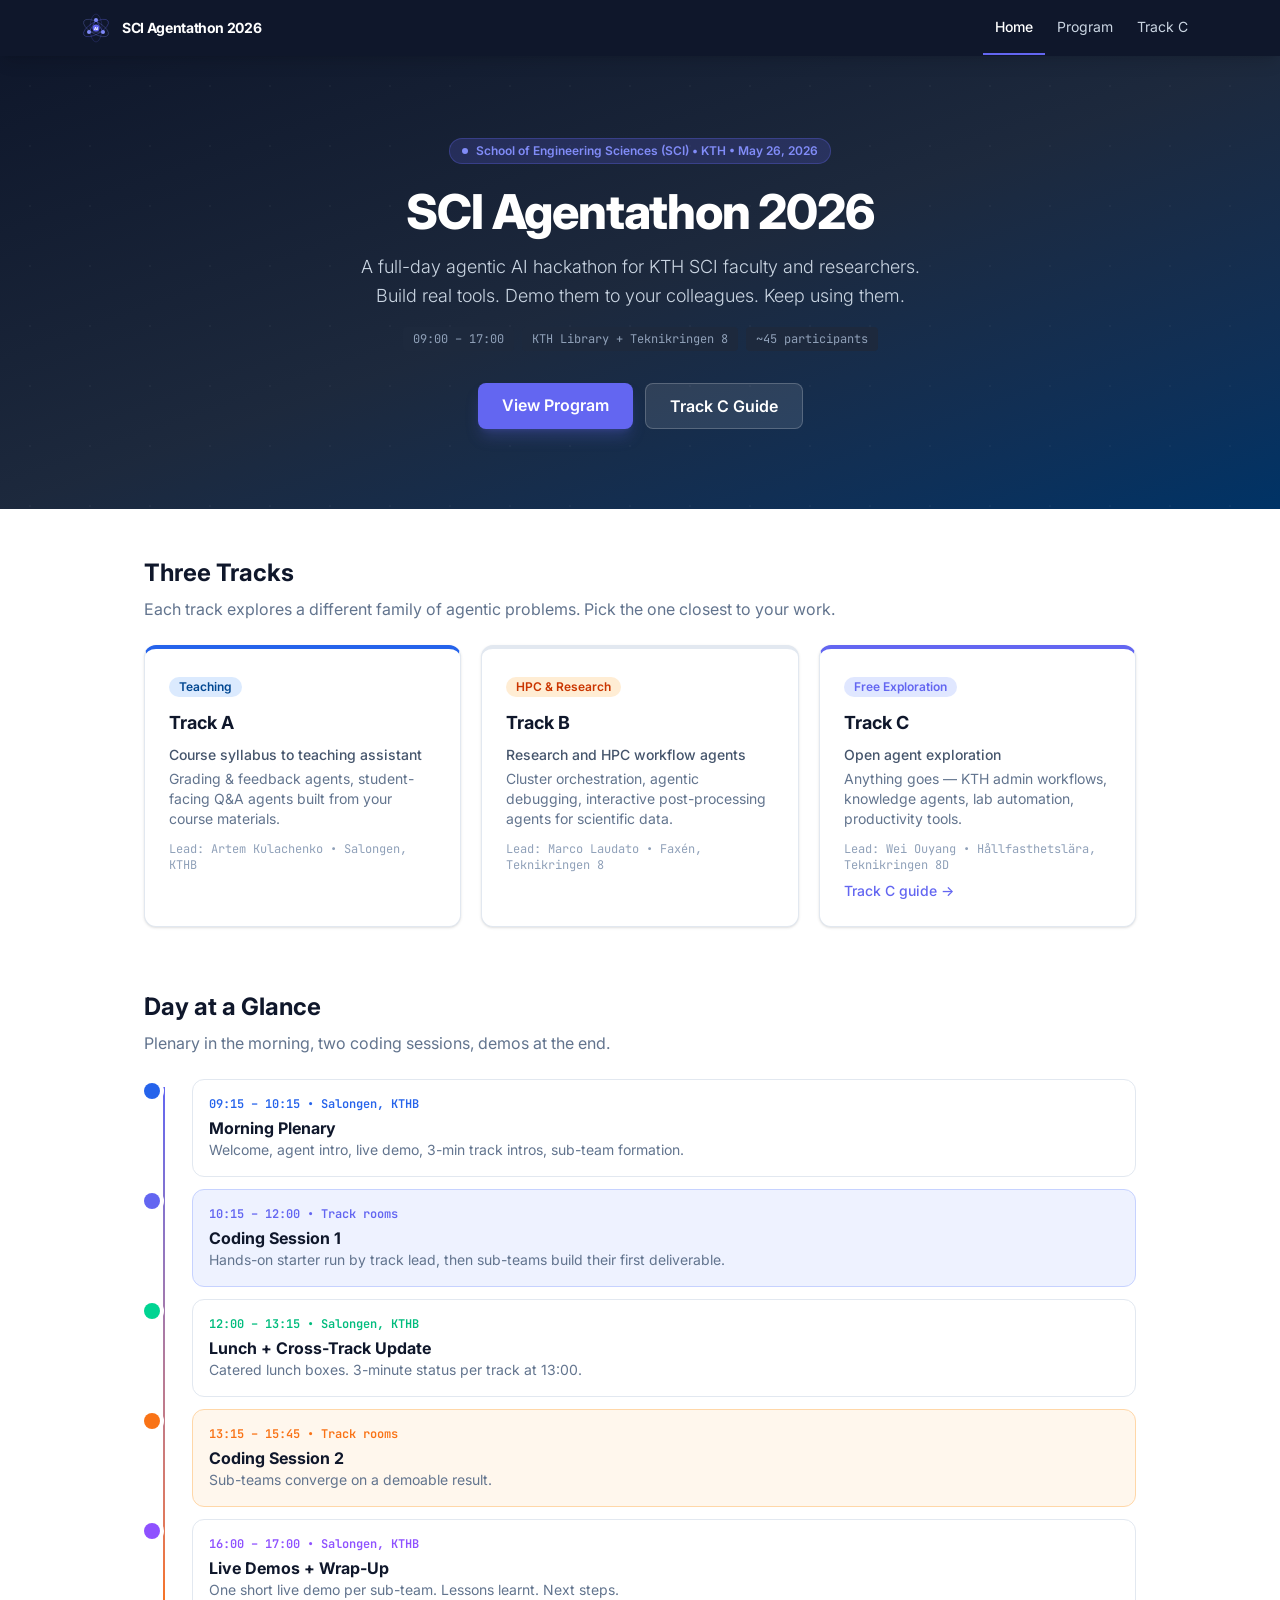
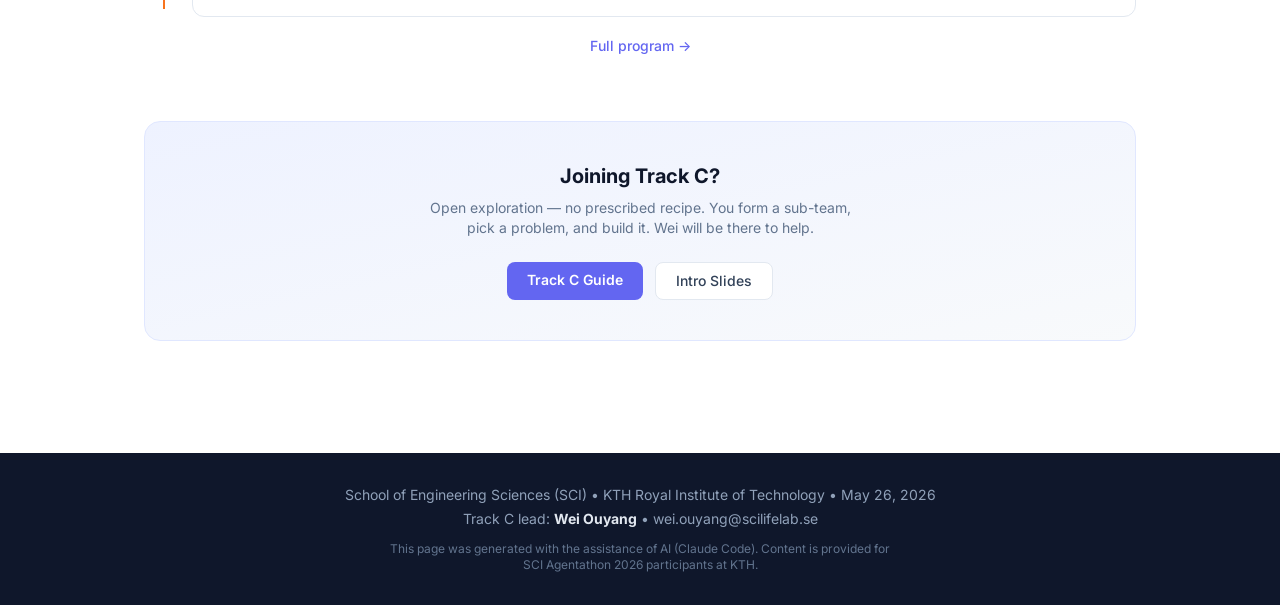
==== docs/index.html @ 05302d61 "Add GitHub Pages docs site and Track C materials for SCI Agentathon 2026 - docs/: full event website" ====
<!DOCTYPE html>
<html lang="en" class="scroll-smooth">
<head>
<meta charset="utf-8">
<meta name="viewport" content="width=device-width, initial-scale=1.0">
<title>SCI Agentathon 2026 · KTH</title>
<link rel="stylesheet" href="https://fonts.googleapis.com/css2?family=Inter:wght@300;400;500;600;700;800&family=JetBrains+Mono:wght@400;500&display=swap">
<link rel="stylesheet" href="assets/style.css">
<link rel="icon" type="image/svg+xml" href="favicon.svg">
</head>
<body class="font-sans text-slate-800 bg-white antialiased">

<!-- Navigation -->
<nav class="bg-slate-900 sticky top-0 z-50 shadow-lg">
  <div class="max-w-6xl mx-auto px-4 flex items-center justify-between h-14">
    <a href="index.html" class="flex items-center gap-2.5 text-white font-bold text-sm tracking-tight">
      <svg width="32" height="32" viewBox="0 0 64 64" class="flex-shrink-0">
        <ellipse cx="32" cy="32" rx="28" ry="12" fill="none" stroke="#6366f1" stroke-width="1.2" opacity="0.5" transform="rotate(-30 32 32)"/>
        <ellipse cx="32" cy="32" rx="28" ry="12" fill="none" stroke="#818cf8" stroke-width="1.2" opacity="0.4" transform="rotate(30 32 32)"/>
        <ellipse cx="32" cy="32" rx="28" ry="12" fill="none" stroke="#6366f1" stroke-width="1.2" opacity="0.3" transform="rotate(90 32 32)"/>
        <circle cx="32" cy="16" r="4" fill="#818cf8"/>
        <circle cx="18" cy="40" r="4" fill="#818cf8"/>
        <circle cx="46" cy="40" r="4" fill="#818cf8"/>
        <line x1="32" y1="16" x2="18" y2="40" stroke="#6366f1" stroke-width="1.5" opacity="0.6"/>
        <line x1="32" y1="16" x2="46" y2="40" stroke="#6366f1" stroke-width="1.5" opacity="0.6"/>
        <line x1="18" y1="40" x2="46" y2="40" stroke="#818cf8" stroke-width="1.5" opacity="0.4"/>
        <circle cx="32" cy="32" r="7" fill="#6366f1"/>
        <text x="32" y="35.5" text-anchor="middle" fill="white" font-family="Inter" font-size="8" font-weight="800">AI</text>
      </svg>
      SCI Agentathon 2026
    </a>
    <button id="nav-toggle" class="md:hidden text-white">
      <svg width="24" height="24" viewBox="0 0 24 24" fill="none" stroke="currentColor" stroke-width="2"><path d="M3 12h18M3 6h18M3 18h18"/></svg>
    </button>
    <ul id="nav-menu" class="hidden md:flex items-center gap-0 text-sm">
      <li><a href="index.html" class="block px-3 py-4 text-white font-medium border-b-2 border-accent">Home</a></li>
      <li><a href="program.html" class="block px-3 py-4 text-slate-300 hover:text-white border-b-2 border-transparent hover:border-accent/50 transition">Program</a></li>
      <li><a href="track-c.html" class="block px-3 py-4 text-slate-300 hover:text-white border-b-2 border-transparent hover:border-accent/50 transition">Track C</a></li>
    </ul>
  </div>
</nav>

<!-- Hero -->
<header class="relative bg-gradient-to-br from-slate-900 via-slate-800 to-kth-dark text-white py-20 px-6 overflow-hidden">
  <div class="absolute inset-0 opacity-[0.04]" style="background-image:url('data:image/svg+xml,<svg xmlns=%22http://www.w3.org/2000/svg%22 width=%2260%22 height=%2260%22><circle cx=%2230%22 cy=%2230%22 r=%221%22 fill=%22white%22/></svg>');"></div>
  <div class="relative max-w-3xl mx-auto text-center">
    <div class="inline-flex items-center gap-2 bg-accent/20 text-accent-light text-xs font-semibold px-3 py-1 rounded-full mb-6 border border-accent/30">
      <span class="w-1.5 h-1.5 bg-accent-light rounded-full"></span>
      School of Engineering Sciences (SCI) &bull; KTH &bull; May 26, 2026
    </div>
    <h1 class="text-4xl md:text-5xl font-extrabold tracking-tight mb-4">
      SCI Agentathon 2026
    </h1>
    <p class="text-lg text-slate-300 max-w-xl mx-auto mb-4 font-light leading-relaxed">A full-day agentic AI hackathon for KTH SCI faculty and researchers. Build real tools. Demo them to your colleagues. Keep using them.</p>
    <div class="flex flex-wrap gap-2 justify-center mb-8 text-xs font-mono text-slate-400">
      <span class="bg-slate-800 px-2.5 py-1 rounded">09:00 – 17:00</span>
      <span class="bg-slate-800 px-2.5 py-1 rounded">KTH Library + Teknikringen 8</span>
      <span class="bg-slate-800 px-2.5 py-1 rounded">~45 participants</span>
    </div>
    <div class="flex flex-wrap gap-3 justify-center">
      <a href="program.html" class="bg-accent hover:bg-accent-dark text-white font-semibold px-6 py-2.5 rounded-lg transition shadow-lg shadow-accent/25">View Program</a>
      <a href="track-c.html" class="bg-white/10 hover:bg-white/20 text-white font-semibold px-6 py-2.5 rounded-lg border border-white/20 transition">Track C Guide</a>
    </div>
  </div>
</header>

<div class="max-w-5xl mx-auto px-4 py-12">

  <!-- Three Tracks -->
  <section class="mb-16 reveal-on-scroll">
    <h2 class="text-2xl font-bold text-slate-900 mb-2">Three Tracks</h2>
    <p class="text-slate-500 mb-6">Each track explores a different family of agentic problems. Pick the one closest to your work.</p>
    <div class="grid md:grid-cols-3 gap-5">
      <div class="bg-white border border-slate-200 rounded-xl p-6 shadow-sm border-t-4 border-t-kth-light">
        <span class="inline-block bg-blue-100 text-kth text-xs font-semibold px-2.5 py-0.5 rounded-full mb-3">Teaching</span>
        <h3 class="font-bold text-slate-900 text-lg mb-2">Track A</h3>
        <p class="text-slate-600 text-sm font-medium mb-1">Course syllabus to teaching assistant</p>
        <p class="text-slate-500 text-sm mb-3">Grading &amp; feedback agents, student-facing Q&amp;A agents built from your course materials.</p>
        <p class="text-xs text-slate-400 font-mono">Lead: Artem Kulachenko &bull; Salongen, KTHB</p>
      </div>
      <div class="bg-white border border-slate-200 rounded-xl p-6 shadow-sm border-t-4 border-t-fire">
        <span class="inline-block bg-orange-100 text-orange-700 text-xs font-semibold px-2.5 py-0.5 rounded-full mb-3">HPC &amp; Research</span>
        <h3 class="font-bold text-slate-900 text-lg mb-2">Track B</h3>
        <p class="text-slate-600 text-sm font-medium mb-1">Research and HPC workflow agents</p>
        <p class="text-slate-500 text-sm mb-3">Cluster orchestration, agentic debugging, interactive post-processing agents for scientific data.</p>
        <p class="text-xs text-slate-400 font-mono">Lead: Marco Laudato &bull; Faxén, Teknikringen 8</p>
      </div>
      <div class="bg-white border border-slate-200 rounded-xl p-6 shadow-sm border-t-4 border-t-accent">
        <span class="inline-block bg-indigo-100 text-accent text-xs font-semibold px-2.5 py-0.5 rounded-full mb-3">Free Exploration</span>
        <h3 class="font-bold text-slate-900 text-lg mb-2">Track C</h3>
        <p class="text-slate-600 text-sm font-medium mb-1">Open agent exploration</p>
        <p class="text-slate-500 text-sm mb-3">Anything goes — KTH admin workflows, knowledge agents, lab automation, productivity tools.</p>
        <p class="text-xs text-slate-400 font-mono">Lead: Wei Ouyang &bull; Hållfasthetslära, Teknikringen 8D</p>
        <a href="track-c.html" class="text-accent text-sm font-medium hover:underline mt-2 inline-block">Track C guide &rarr;</a>
      </div>
    </div>
  </section>

  <!-- Day at a Glance -->
  <section class="mb-16 reveal-on-scroll">
    <h2 class="text-2xl font-bold text-slate-900 mb-2">Day at a Glance</h2>
    <p class="text-slate-500 mb-6">Plenary in the morning, two coding sessions, demos at the end.</p>
    <div class="space-y-3 relative before:absolute before:left-[19px] before:top-2 before:bottom-2 before:w-0.5 before:bg-gradient-to-b before:from-accent before:to-fire pl-12">
      <div class="relative">
        <div class="absolute -left-12 top-1 w-4 h-4 rounded-full bg-kth-light ring-4 ring-white"></div>
        <div class="bg-white border border-slate-200 rounded-xl p-4">
          <div class="text-xs font-semibold text-kth-light mb-1 font-mono">09:15 – 10:15 &bull; Salongen, KTHB</div>
          <h3 class="font-bold text-slate-900">Morning Plenary</h3>
          <p class="text-slate-500 text-sm">Welcome, agent intro, live demo, 3-min track intros, sub-team formation.</p>
        </div>
      </div>
      <div class="relative">
        <div class="absolute -left-12 top-1 w-4 h-4 rounded-full bg-accent ring-4 ring-white"></div>
        <div class="bg-indigo-50 border border-indigo-200 rounded-xl p-4">
          <div class="text-xs font-semibold text-accent mb-1 font-mono">10:15 – 12:00 &bull; Track rooms</div>
          <h3 class="font-bold text-slate-900">Coding Session 1</h3>
          <p class="text-slate-500 text-sm">Hands-on starter run by track lead, then sub-teams build their first deliverable.</p>
        </div>
      </div>
      <div class="relative">
        <div class="absolute -left-12 top-1 w-4 h-4 rounded-full bg-emerald-400 ring-4 ring-white"></div>
        <div class="bg-white border border-slate-200 rounded-xl p-4">
          <div class="text-xs font-semibold text-emerald-500 mb-1 font-mono">12:00 – 13:15 &bull; Salongen, KTHB</div>
          <h3 class="font-bold text-slate-900">Lunch + Cross-Track Update</h3>
          <p class="text-slate-500 text-sm">Catered lunch boxes. 3-minute status per track at 13:00.</p>
        </div>
      </div>
      <div class="relative">
        <div class="absolute -left-12 top-1 w-4 h-4 rounded-full bg-fire ring-4 ring-white"></div>
        <div class="bg-orange-50 border border-orange-200 rounded-xl p-4">
          <div class="text-xs font-semibold text-fire mb-1 font-mono">13:15 – 15:45 &bull; Track rooms</div>
          <h3 class="font-bold text-slate-900">Coding Session 2</h3>
          <p class="text-slate-500 text-sm">Sub-teams converge on a demoable result.</p>
        </div>
      </div>
      <div class="relative">
        <div class="absolute -left-12 top-1 w-4 h-4 rounded-full bg-violet-500 ring-4 ring-white"></div>
        <div class="bg-white border border-slate-200 rounded-xl p-4">
          <div class="text-xs font-semibold text-violet-500 mb-1 font-mono">16:00 – 17:00 &bull; Salongen, KTHB</div>
          <h3 class="font-bold text-slate-900">Live Demos + Wrap-Up</h3>
          <p class="text-slate-500 text-sm">One short live demo per sub-team. Lessons learnt. Next steps.</p>
        </div>
      </div>
    </div>
    <div class="text-center mt-4">
      <a href="program.html" class="text-accent text-sm font-medium hover:underline">Full program &rarr;</a>
    </div>
  </section>

  <!-- CTA -->
  <section class="reveal-on-scroll text-center bg-gradient-to-br from-indigo-50 to-slate-50 rounded-2xl p-10 border border-indigo-100">
    <h2 class="text-xl font-bold text-slate-900 mb-2">Joining Track C?</h2>
    <p class="text-slate-500 text-sm max-w-md mx-auto mb-6">Open exploration — no prescribed recipe. You form a sub-team, pick a problem, and build it. Wei will be there to help.</p>
    <div class="flex flex-wrap gap-3 justify-center">
      <a href="track-c.html" class="bg-accent hover:bg-accent-dark text-white font-semibold px-5 py-2 rounded-lg transition text-sm">Track C Guide</a>
      <a href="track-c-intro.html" class="bg-white border border-slate-200 hover:border-accent text-slate-700 font-medium px-5 py-2 rounded-lg transition text-sm">Intro Slides</a>
    </div>
  </section>

</div>

<!-- Footer -->
<footer class="bg-slate-900 text-slate-400 text-center py-8 px-4 mt-16 text-sm">
  <p>School of Engineering Sciences (SCI) &bull; KTH Royal Institute of Technology &bull; May 26, 2026</p>
  <p class="mt-1">Track C lead: <strong class="text-slate-200">Wei Ouyang</strong> &bull; wei.ouyang@scilifelab.se</p>
  <p class="mt-3 text-xs text-slate-500 max-w-lg mx-auto">This page was generated with the assistance of AI (Claude Code). Content is provided for SCI Agentathon 2026 participants at KTH.</p>
</footer>

<script src="assets/main.js"></script>
</body>
</html>
---- docs/assets/style.css ----
/*! tailwindcss v4.2.2 | MIT License | https://tailwindcss.com */
@layer properties{@supports (((-webkit-hyphens:none)) and (not (margin-trim:inline))) or ((-moz-orient:inline) and (not (color:rgb(from red r g b)))){*,:before,:after,::backdrop{--tw-rotate-x:initial;--tw-rotate-y:initial;--tw-rotate-z:initial;--tw-skew-x:initial;--tw-skew-y:initial;--tw-space-y-reverse:0;--tw-border-style:solid;--tw-gradient-position:initial;--tw-gradient-from:#0000;--tw-gradient-via:#0000;--tw-gradient-to:#0000;--tw-gradient-stops:initial;--tw-gradient-via-stops:initial;--tw-gradient-from-position:0%;--tw-gradient-via-position:50%;--tw-gradient-to-position:100%;--tw-leading:initial;--tw-font-weight:initial;--tw-tracking:initial;--tw-shadow:0 0 #0000;--tw-shadow-color:initial;--tw-shadow-alpha:100%;--tw-inset-shadow:0 0 #0000;--tw-inset-shadow-color:initial;--tw-inset-shadow-alpha:100%;--tw-ring-color:initial;--tw-ring-shadow:0 0 #0000;--tw-inset-ring-color:initial;--tw-inset-ring-shadow:0 0 #0000;--tw-ring-inset:initial;--tw-ring-offset-width:0px;--tw-ring-offset-color:#fff;--tw-ring-offset-shadow:0 0 #0000;--tw-blur:initial;--tw-brightness:initial;--tw-contrast:initial;--tw-grayscale:initial;--tw-hue-rotate:initial;--tw-invert:initial;--tw-opacity:initial;--tw-saturate:initial;--tw-sepia:initial;--tw-drop-shadow:initial;--tw-drop-shadow-color:initial;--tw-drop-shadow-alpha:100%;--tw-drop-shadow-size:initial;--tw-backdrop-blur:initial;--tw-backdrop-brightness:initial;--tw-backdrop-contrast:initial;--tw-backdrop-grayscale:initial;--tw-backdrop-hue-rotate:initial;--tw-backdrop-invert:initial;--tw-backdrop-opacity:initial;--tw-backdrop-saturate:initial;--tw-backdrop-sepia:initial;--tw-ease:initial;--tw-content:"";--tw-translate-x:0;--tw-translate-y:0;--tw-translate-z:0}}}@layer theme{:root,:host{--font-sans:"Inter", system-ui, sans-serif;--font-mono:"JetBrains Mono", monospace;--color-red-50:oklch(97.1% .013 17.38);--color-red-400:oklch(70.4% .191 22.216);--color-red-500:oklch(63.7% .237 25.331);--color-red-700:oklch(50.5% .213 27.518);--color-orange-50:oklch(98% .016 73.684);--color-orange-100:oklch(95.4% .038 75.164);--color-orange-200:oklch(90.1% .076 70.697);--color-orange-500:oklch(70.5% .213 47.604);--color-orange-700:oklch(55.3% .195 38.402);--color-amber-50:oklch(98.7% .022 95.277);--color-amber-100:oklch(96.2% .059 95.617);--color-amber-400:oklch(82.8% .189 84.429);--color-amber-700:oklch(55.5% .163 48.998);--color-emerald-50:oklch(97.9% .021 166.113);--color-emerald-100:oklch(95% .052 163.051);--color-emerald-400:oklch(76.5% .177 163.223);--color-emerald-500:oklch(69.6% .17 162.48);--color-emerald-600:oklch(59.6% .145 163.225);--color-emerald-700:oklch(50.8% .118 165.612);--color-blue-100:oklch(93.2% .032 255.585);--color-blue-200:oklch(88.2% .059 254.128);--color-blue-700:oklch(48.8% .243 264.376);--color-blue-800:oklch(42.4% .199 265.638);--color-indigo-50:oklch(96.2% .018 272.314);--color-indigo-100:oklch(93% .034 272.788);--color-indigo-200:oklch(87% .065 274.039);--color-indigo-300:oklch(78.5% .115 274.713);--color-violet-500:oklch(60.6% .25 292.717);--color-purple-50:oklch(97.7% .014 308.299);--color-purple-100:oklch(94.6% .033 307.174);--color-purple-400:oklch(71.4% .203 305.504);--color-purple-600:oklch(55.8% .288 302.321);--color-purple-700:oklch(49.6% .265 301.924);--color-slate-50:oklch(98.4% .003 247.858);--color-slate-100:oklch(96.8% .007 247.896);--color-slate-200:oklch(92.9% .013 255.508);--color-slate-300:oklch(86.9% .022 252.894);--color-slate-400:oklch(70.4% .04 256.788);--color-slate-500:oklch(55.4% .046 257.417);--color-slate-600:oklch(44.6% .043 257.281);--color-slate-700:oklch(37.2% .044 257.287);--color-slate-800:oklch(27.9% .041 260.031);--color-slate-900:oklch(20.8% .042 265.755);--color-white:#fff;--spacing:.25rem;--container-md:28rem;--container-lg:32rem;--container-xl:36rem;--container-2xl:42rem;--container-3xl:48rem;--container-4xl:56rem;--container-5xl:64rem;--container-6xl:72rem;--text-xs:.75rem;--text-xs--line-height:calc(1 / .75);--text-sm:.875rem;--text-sm--line-height:calc(1.25 / .875);--text-base:1rem;--text-base--line-height:calc(1.5 / 1);--text-lg:1.125rem;--text-lg--line-height:calc(1.75 / 1.125);--text-xl:1.25rem;--text-xl--line-height:calc(1.75 / 1.25);--text-2xl:1.5rem;--text-2xl--line-height:calc(2 / 1.5);--text-3xl:1.875rem;--text-3xl--line-height:calc(2.25 / 1.875);--text-4xl:2.25rem;--text-4xl--line-height:calc(2.5 / 2.25);--text-5xl:3rem;--text-5xl--line-height:1;--font-weight-light:300;--font-weight-medium:500;--font-weight-semibold:600;--font-weight-bold:700;--font-weight-extrabold:800;--tracking-tight:-.025em;--tracking-wide:.025em;--leading-relaxed:1.625;--radius-lg:.5rem;--radius-xl:.75rem;--radius-2xl:1rem;--ease-in-out:cubic-bezier(.4, 0, .2, 1);--animate-pulse:pulse 2s cubic-bezier(.4, 0, .6, 1) infinite;--default-transition-duration:.15s;--default-transition-timing-function:cubic-bezier(.4, 0, .2, 1);--default-font-family:var(--font-sans);--default-mono-font-family:var(--font-mono);--color-kth:#004791;--color-kth-light:#2563eb;--color-kth-dark:#036;--color-accent:#6366f1;--color-accent-light:#818cf8;--color-accent-dark:#4f46e5;--color-fire:#f97316}}@layer base{*,:after,:before,::backdrop{box-sizing:border-box;border:0 solid;margin:0;padding:0}::file-selector-button{box-sizing:border-box;border:0 solid;margin:0;padding:0}html,:host{-webkit-text-size-adjust:100%;tab-size:4;line-height:1.5;font-family:var(--default-font-family,ui-sans-serif, system-ui, sans-serif, "Apple Color Emoji", "Segoe UI Emoji", "Segoe UI Symbol", "Noto Color Emoji");font-feature-settings:var(--default-font-feature-settings,normal);font-variation-settings:var(--default-font-variation-settings,normal);-webkit-tap-highlight-color:transparent}hr{height:0;color:inherit;border-top-width:1px}abbr:where([title]){-webkit-text-decoration:underline dotted;text-decoration:underline dotted}h1,h2,h3,h4,h5,h6{font-size:inherit;font-weight:inherit}a{color:inherit;-webkit-text-decoration:inherit;-webkit-text-decoration:inherit;-webkit-text-decoration:inherit;text-decoration:inherit}b,strong{font-weight:bolder}code,kbd,samp,pre{font-family:var(--default-mono-font-family,ui-monospace, SFMono-Regular, Menlo, Monaco, Consolas, "Liberation Mono", "Courier New", monospace);font-feature-settings:var(--default-mono-font-feature-settings,normal);font-variation-settings:var(--default-mono-font-variation-settings,normal);font-size:1em}small{font-size:80%}sub,sup{vertical-align:baseline;font-size:75%;line-height:0;position:relative}sub{bottom:-.25em}sup{top:-.5em}table{text-indent:0;border-color:inherit;border-collapse:collapse}:-moz-focusring{outline:auto}progress{vertical-align:baseline}summary{display:list-item}ol,ul,menu{list-style:none}img,svg,video,canvas,audio,iframe,embed,object{vertical-align:middle;display:block}img,video{max-width:100%;height:auto}button,input,select,optgroup,textarea{font:inherit;font-feature-settings:inherit;font-variation-settings:inherit;letter-spacing:inherit;color:inherit;opacity:1;background-color:#0000;border-radius:0}::file-selector-button{font:inherit;font-feature-settings:inherit;font-variation-settings:inherit;letter-spacing:inherit;color:inherit;opacity:1;background-color:#0000;border-radius:0}:where(select:is([multiple],[size])) optgroup{font-weight:bolder}:where(select:is([multiple],[size])) optgroup option{padding-inline-start:20px}::file-selector-button{margin-inline-end:4px}::placeholder{opacity:1}@supports (not ((-webkit-appearance:-apple-pay-button))) or (contain-intrinsic-size:1px){::placeholder{color:currentColor}@supports (color:color-mix(in lab, red, red)){::placeholder{color:color-mix(in oklab, currentcolor 50%, transparent)}}}textarea{resize:vertical}::-webkit-search-decoration{-webkit-appearance:none}::-webkit-date-and-time-value{min-height:1lh;text-align:inherit}::-webkit-datetime-edit{display:inline-flex}::-webkit-datetime-edit-fields-wrapper{padding:0}::-webkit-datetime-edit{padding-block:0}::-webkit-datetime-edit-year-field{padding-block:0}::-webkit-datetime-edit-month-field{padding-block:0}::-webkit-datetime-edit-day-field{padding-block:0}::-webkit-datetime-edit-hour-field{padding-block:0}::-webkit-datetime-edit-minute-field{padding-block:0}::-webkit-datetime-edit-second-field{padding-block:0}::-webkit-datetime-edit-millisecond-field{padding-block:0}::-webkit-datetime-edit-meridiem-field{padding-block:0}::-webkit-calendar-picker-indicator{line-height:1}:-moz-ui-invalid{box-shadow:none}button,input:where([type=button],[type=reset],[type=submit]){appearance:button}::file-selector-button{appearance:button}::-webkit-inner-spin-button{height:auto}::-webkit-outer-spin-button{height:auto}[hidden]:where(:not([hidden=until-found])){display:none!important}}@layer components;@layer utilities{.visible{visibility:visible}.absolute{position:absolute}.fixed{position:fixed}.relative{position:relative}.static{position:static}.sticky{position:sticky}.inset-0{inset:calc(var(--spacing) * 0)}.start{inset-inline-start:var(--spacing)}.end{inset-inline-end:var(--spacing)}.top-0{top:calc(var(--spacing) * 0)}.top-1{top:calc(var(--spacing) * 1)}.top-2{top:calc(var(--spacing) * 2)}.top-14{top:calc(var(--spacing) * 14)}.right-0{right:calc(var(--spacing) * 0)}.right-2{right:calc(var(--spacing) * 2)}.-left-12{left:calc(var(--spacing) * -12)}.left-0{left:calc(var(--spacing) * 0)}.z-50{z-index:50}.container{width:100%}@media (min-width:40rem){.container{max-width:40rem}}@media (min-width:48rem){.container{max-width:48rem}}@media (min-width:64rem){.container{max-width:64rem}}@media (min-width:80rem){.container{max-width:80rem}}@media (min-width:96rem){.container{max-width:96rem}}.mx-2{margin-inline:calc(var(--spacing) * 2)}.mx-auto{margin-inline:auto}.my-8{margin-block:calc(var(--spacing) * 8)}.mt-0\.5{margin-top:calc(var(--spacing) * .5)}.mt-1{margin-top:calc(var(--spacing) * 1)}.mt-1\.5{margin-top:calc(var(--spacing) * 1.5)}.mt-2{margin-top:calc(var(--spacing) * 2)}.mt-3{margin-top:calc(var(--spacing) * 3)}.mt-4{margin-top:calc(var(--spacing) * 4)}.mt-6{margin-top:calc(var(--spacing) * 6)}.mt-8{margin-top:calc(var(--spacing) * 8)}.mt-12{margin-top:calc(var(--spacing) * 12)}.mt-16{margin-top:calc(var(--spacing) * 16)}.mb-1{margin-bottom:calc(var(--spacing) * 1)}.mb-2{margin-bottom:calc(var(--spacing) * 2)}.mb-3{margin-bottom:calc(var(--spacing) * 3)}.mb-4{margin-bottom:calc(var(--spacing) * 4)}.mb-5{margin-bottom:calc(var(--spacing) * 5)}.mb-6{margin-bottom:calc(var(--spacing) * 6)}.mb-8{margin-bottom:calc(var(--spacing) * 8)}.mb-12{margin-bottom:calc(var(--spacing) * 12)}.mb-16{margin-bottom:calc(var(--spacing) * 16)}.line-clamp-2{-webkit-line-clamp:2;-webkit-box-orient:vertical;display:-webkit-box;overflow:hidden}.block{display:block}.contents{display:contents}.flex{display:flex}.grid{display:grid}.hidden{display:none}.inline{display:inline}.inline-block{display:inline-block}.inline-flex{display:inline-flex}.table{display:table}.h-1\.5{height:calc(var(--spacing) * 1.5)}.h-4{height:calc(var(--spacing) * 4)}.h-5{height:calc(var(--spacing) * 5)}.h-8{height:calc(var(--spacing) * 8)}.h-9{height:calc(var(--spacing) * 9)}.h-10{height:calc(var(--spacing) * 10)}.h-12{height:calc(var(--spacing) * 12)}.h-14{height:calc(var(--spacing) * 14)}.h-48{height:calc(var(--spacing) * 48)}.w-1\.5{width:calc(var(--spacing) * 1.5)}.w-4{width:calc(var(--spacing) * 4)}.w-5{width:calc(var(--spacing) * 5)}.w-8{width:calc(var(--spacing) * 8)}.w-9{width:calc(var(--spacing) * 9)}.w-10{width:calc(var(--spacing) * 10)}.w-12{width:calc(var(--spacing) * 12)}.w-full{width:100%}.max-w-2xl{max-width:var(--container-2xl)}.max-w-3xl{max-width:var(--container-3xl)}.max-w-4xl{max-width:var(--container-4xl)}.max-w-5xl{max-width:var(--container-5xl)}.max-w-6xl{max-width:var(--container-6xl)}.max-w-lg{max-width:var(--container-lg)}.max-w-md{max-width:var(--container-md)}.max-w-xl{max-width:var(--container-xl)}.min-w-0{min-width:calc(var(--spacing) * 0)}.min-w-\[200px\]{min-width:200px}.flex-1{flex:1}.flex-shrink{flex-shrink:1}.flex-shrink-0{flex-shrink:0}.grow{flex-grow:1}.border-collapse{border-collapse:collapse}.transform{transform:var(--tw-rotate-x,) var(--tw-rotate-y,) var(--tw-rotate-z,) var(--tw-skew-x,) var(--tw-skew-y,)}.animate-pulse{animation:var(--animate-pulse)}.cursor-pointer{cursor:pointer}.resize-y{resize:vertical}.list-inside{list-style-position:inside}.list-decimal{list-style-type:decimal}.list-disc{list-style-type:disc}.flex-col{flex-direction:column}.flex-wrap{flex-wrap:wrap}.items-center{align-items:center}.items-start{align-items:flex-start}.justify-between{justify-content:space-between}.justify-center{justify-content:center}.gap-0{gap:calc(var(--spacing) * 0)}.gap-1{gap:calc(var(--spacing) * 1)}.gap-1\.5{gap:calc(var(--spacing) * 1.5)}.gap-2{gap:calc(var(--spacing) * 2)}.gap-2\.5{gap:calc(var(--spacing) * 2.5)}.gap-3{gap:calc(var(--spacing) * 3)}.gap-4{gap:calc(var(--spacing) * 4)}.gap-5{gap:calc(var(--spacing) * 5)}.gap-6{gap:calc(var(--spacing) * 6)}:where(.space-y-0\.5>:not(:last-child)){--tw-space-y-reverse:0;margin-block-start:calc(calc(var(--spacing) * .5) * var(--tw-space-y-reverse));margin-block-end:calc(calc(var(--spacing) * .5) * calc(1 - var(--tw-space-y-reverse)))}:where(.space-y-1>:not(:last-child)){--tw-space-y-reverse:0;margin-block-start:calc(calc(var(--spacing) * 1) * var(--tw-space-y-reverse));margin-block-end:calc(calc(var(--spacing) * 1) * calc(1 - var(--tw-space-y-reverse)))}:where(.space-y-1\.5>:not(:last-child)){--tw-space-y-reverse:0;margin-block-start:calc(calc(var(--spacing) * 1.5) * var(--tw-space-y-reverse));margin-block-end:calc(calc(var(--spacing) * 1.5) * calc(1 - var(--tw-space-y-reverse)))}:where(.space-y-2>:not(:last-child)){--tw-space-y-reverse:0;margin-block-start:calc(calc(var(--spacing) * 2) * var(--tw-space-y-reverse));margin-block-end:calc(calc(var(--spacing) * 2) * calc(1 - var(--tw-space-y-reverse)))}:where(.space-y-3>:not(:last-child)){--tw-space-y-reverse:0;margin-block-start:calc(calc(var(--spacing) * 3) * var(--tw-space-y-reverse));margin-block-end:calc(calc(var(--spacing) * 3) * calc(1 - var(--tw-space-y-reverse)))}:where(.space-y-4>:not(:last-child)){--tw-space-y-reverse:0;margin-block-start:calc(calc(var(--spacing) * 4) * var(--tw-space-y-reverse));margin-block-end:calc(calc(var(--spacing) * 4) * calc(1 - var(--tw-space-y-reverse)))}:where(.space-y-5>:not(:last-child)){--tw-space-y-reverse:0;margin-block-start:calc(calc(var(--spacing) * 5) * var(--tw-space-y-reverse));margin-block-end:calc(calc(var(--spacing) * 5) * calc(1 - var(--tw-space-y-reverse)))}:where(.space-y-6>:not(:last-child)){--tw-space-y-reverse:0;margin-block-start:calc(calc(var(--spacing) * 6) * var(--tw-space-y-reverse));margin-block-end:calc(calc(var(--spacing) * 6) * calc(1 - var(--tw-space-y-reverse)))}.overflow-hidden{overflow:hidden}.overflow-x-auto{overflow-x:auto}.scroll-smooth{scroll-behavior:smooth}.rounded{border-radius:.25rem}.rounded-2xl{border-radius:var(--radius-2xl)}.rounded-full{border-radius:3.40282e38px}.rounded-lg{border-radius:var(--radius-lg)}.rounded-xl{border-radius:var(--radius-xl)}.rounded-t-lg{border-top-left-radius:var(--radius-lg);border-top-right-radius:var(--radius-lg)}.rounded-tl-lg{border-top-left-radius:var(--radius-lg)}.rounded-r-lg{border-top-right-radius:var(--radius-lg);border-bottom-right-radius:var(--radius-lg)}.rounded-r-xl{border-top-right-radius:var(--radius-xl);border-bottom-right-radius:var(--radius-xl)}.rounded-tr-lg{border-top-right-radius:var(--radius-lg)}.rounded-bl-lg{border-bottom-left-radius:var(--radius-lg)}.border{border-style:var(--tw-border-style);border-width:1px}.border-2{border-style:var(--tw-border-style);border-width:2px}.border-t{border-top-style:var(--tw-border-style);border-top-width:1px}.border-t-4{border-top-style:var(--tw-border-style);border-top-width:4px}.border-b{border-bottom-style:var(--tw-border-style);border-bottom-width:1px}.border-b-2{border-bottom-style:var(--tw-border-style);border-bottom-width:2px}.border-l-4{border-left-style:var(--tw-border-style);border-left-width:4px}.border-accent{border-color:var(--color-accent)}.border-accent\/30{border-color:#6366f14d}@supports (color:color-mix(in lab, red, red)){.border-accent\/30{border-color:color-mix(in oklab, var(--color-accent) 30%, transparent)}}.border-amber-400{border-color:var(--color-amber-400)}.border-emerald-400{border-color:var(--color-emerald-400)}.border-emerald-500{border-color:var(--color-emerald-500)}.border-fire{border-color:var(--color-fire)}.border-indigo-100{border-color:var(--color-indigo-100)}.border-indigo-200{border-color:var(--color-indigo-200)}.border-kth-light{border-color:var(--color-kth-light)}.border-orange-200{border-color:var(--color-orange-200)}.border-purple-400{border-color:var(--color-purple-400)}.border-red-400{border-color:var(--color-red-400)}.border-slate-100{border-color:var(--color-slate-100)}.border-slate-200{border-color:var(--color-slate-200)}.border-slate-300{border-color:var(--color-slate-300)}.border-slate-400{border-color:var(--color-slate-400)}.border-slate-700{border-color:var(--color-slate-700)}.border-transparent{border-color:#0000}.border-white\/10{border-color:#ffffff1a}@supports (color:color-mix(in lab, red, red)){.border-white\/10{border-color:color-mix(in oklab, var(--color-white) 10%, transparent)}}.border-white\/20{border-color:#fff3}@supports (color:color-mix(in lab, red, red)){.border-white\/20{border-color:color-mix(in oklab, var(--color-white) 20%, transparent)}}.border-t-accent{border-top-color:var(--color-accent)}.border-t-kth{border-top-color:var(--color-kth)}.border-t-kth-light{border-top-color:var(--color-kth-light)}.bg-accent{background-color:var(--color-accent)}.bg-accent-light{background-color:var(--color-accent-light)}.bg-accent\/5{background-color:#6366f10d}@supports (color:color-mix(in lab, red, red)){.bg-accent\/5{background-color:color-mix(in oklab, var(--color-accent) 5%, transparent)}}.bg-accent\/20{background-color:#6366f133}@supports (color:color-mix(in lab, red, red)){.bg-accent\/20{background-color:color-mix(in oklab, var(--color-accent) 20%, transparent)}}.bg-amber-50{background-color:var(--color-amber-50)}.bg-amber-100{background-color:var(--color-amber-100)}.bg-blue-100{background-color:var(--color-blue-100)}.bg-blue-200{background-color:var(--color-blue-200)}.bg-emerald-50{background-color:var(--color-emerald-50)}.bg-emerald-100{background-color:var(--color-emerald-100)}.bg-emerald-400{background-color:var(--color-emerald-400)}.bg-emerald-500{background-color:var(--color-emerald-500)}.bg-emerald-600{background-color:var(--color-emerald-600)}.bg-fire{background-color:var(--color-fire)}.bg-indigo-50{background-color:var(--color-indigo-50)}.bg-indigo-100{background-color:var(--color-indigo-100)}.bg-kth{background-color:var(--color-kth)}.bg-kth-light{background-color:var(--color-kth-light)}.bg-orange-50{background-color:var(--color-orange-50)}.bg-orange-100{background-color:var(--color-orange-100)}.bg-purple-100{background-color:var(--color-purple-100)}.bg-purple-600{background-color:var(--color-purple-600)}.bg-red-50{background-color:var(--color-red-50)}.bg-slate-50{background-color:var(--color-slate-50)}.bg-slate-100{background-color:var(--color-slate-100)}.bg-slate-200{background-color:var(--color-slate-200)}.bg-slate-500{background-color:var(--color-slate-500)}.bg-slate-800{background-color:var(--color-slate-800)}.bg-slate-900{background-color:var(--color-slate-900)}.bg-violet-500{background-color:var(--color-violet-500)}.bg-white{background-color:var(--color-white)}.bg-white\/10{background-color:#ffffff1a}@supports (color:color-mix(in lab, red, red)){.bg-white\/10{background-color:color-mix(in oklab, var(--color-white) 10%, transparent)}}.bg-gradient-to-br{--tw-gradient-position:to bottom right in oklab;background-image:linear-gradient(var(--tw-gradient-stops))}.from-indigo-50{--tw-gradient-from:var(--color-indigo-50);--tw-gradient-stops:var(--tw-gradient-via-stops,var(--tw-gradient-position), var(--tw-gradient-from) var(--tw-gradient-from-position), var(--tw-gradient-to) var(--tw-gradient-to-position))}.from-orange-50{--tw-gradient-from:var(--color-orange-50);--tw-gradient-stops:var(--tw-gradient-via-stops,var(--tw-gradient-position), var(--tw-gradient-from) var(--tw-gradient-from-position), var(--tw-gradient-to) var(--tw-gradient-to-position))}.from-slate-900{--tw-gradient-from:var(--color-slate-900);--tw-gradient-stops:var(--tw-gradient-via-stops,var(--tw-gradient-position), var(--tw-gradient-from) var(--tw-gradient-from-position), var(--tw-gradient-to) var(--tw-gradient-to-position))}.via-purple-50{--tw-gradient-via:var(--color-purple-50);--tw-gradient-via-stops:var(--tw-gradient-position), var(--tw-gradient-from) var(--tw-gradient-from-position), var(--tw-gradient-via) var(--tw-gradient-via-position), var(--tw-gradient-to) var(--tw-gradient-to-position);--tw-gradient-stops:var(--tw-gradient-via-stops)}.via-slate-800{--tw-gradient-via:var(--color-slate-800);--tw-gradient-via-stops:var(--tw-gradient-position), var(--tw-gradient-from) var(--tw-gradient-from-position), var(--tw-gradient-via) var(--tw-gradient-via-position), var(--tw-gradient-to) var(--tw-gradient-to-position);--tw-gradient-stops:var(--tw-gradient-via-stops)}.to-amber-50{--tw-gradient-to:var(--color-amber-50);--tw-gradient-stops:var(--tw-gradient-via-stops,var(--tw-gradient-position), var(--tw-gradient-from) var(--tw-gradient-from-position), var(--tw-gradient-to) var(--tw-gradient-to-position))}.to-indigo-100{--tw-gradient-to:var(--color-indigo-100);--tw-gradient-stops:var(--tw-gradient-via-stops,var(--tw-gradient-position), var(--tw-gradient-from) var(--tw-gradient-from-position), var(--tw-gradient-to) var(--tw-gradient-to-position))}.to-kth-dark{--tw-gradient-to:var(--color-kth-dark);--tw-gradient-stops:var(--tw-gradient-via-stops,var(--tw-gradient-position), var(--tw-gradient-from) var(--tw-gradient-from-position), var(--tw-gradient-to) var(--tw-gradient-to-position))}.to-slate-50{--tw-gradient-to:var(--color-slate-50);--tw-gradient-stops:var(--tw-gradient-via-stops,var(--tw-gradient-position), var(--tw-gradient-from) var(--tw-gradient-from-position), var(--tw-gradient-to) var(--tw-gradient-to-position))}.p-3{padding:calc(var(--spacing) * 3)}.p-4{padding:calc(var(--spacing) * 4)}.p-5{padding:calc(var(--spacing) * 5)}.p-6{padding:calc(var(--spacing) * 6)}.p-8{padding:calc(var(--spacing) * 8)}.p-10{padding:calc(var(--spacing) * 10)}.px-1\.5{padding-inline:calc(var(--spacing) * 1.5)}.px-2{padding-inline:calc(var(--spacing) * 2)}.px-2\.5{padding-inline:calc(var(--spacing) * 2.5)}.px-3{padding-inline:calc(var(--spacing) * 3)}.px-4{padding-inline:calc(var(--spacing) * 4)}.px-5{padding-inline:calc(var(--spacing) * 5)}.px-6{padding-inline:calc(var(--spacing) * 6)}.py-0\.5{padding-block:calc(var(--spacing) * .5)}.py-1{padding-block:calc(var(--spacing) * 1)}.py-1\.5{padding-block:calc(var(--spacing) * 1.5)}.py-2{padding-block:calc(var(--spacing) * 2)}.py-2\.5{padding-block:calc(var(--spacing) * 2.5)}.py-3{padding-block:calc(var(--spacing) * 3)}.py-4{padding-block:calc(var(--spacing) * 4)}.py-8{padding-block:calc(var(--spacing) * 8)}.py-10{padding-block:calc(var(--spacing) * 10)}.py-12{padding-block:calc(var(--spacing) * 12)}.py-14{padding-block:calc(var(--spacing) * 14)}.py-20{padding-block:calc(var(--spacing) * 20)}.pb-5{padding-bottom:calc(var(--spacing) * 5)}.pl-12{padding-left:calc(var(--spacing) * 12)}.text-center{text-align:center}.text-left{text-align:left}.font-mono{font-family:var(--font-mono)}.font-sans{font-family:var(--font-sans)}.text-2xl{font-size:var(--text-2xl);line-height:var(--tw-leading,var(--text-2xl--line-height))}.text-3xl{font-size:var(--text-3xl);line-height:var(--tw-leading,var(--text-3xl--line-height))}.text-4xl{font-size:var(--text-4xl);line-height:var(--tw-leading,var(--text-4xl--line-height))}.text-base{font-size:var(--text-base);line-height:var(--tw-leading,var(--text-base--line-height))}.text-lg{font-size:var(--text-lg);line-height:var(--tw-leading,var(--text-lg--line-height))}.text-sm{font-size:var(--text-sm);line-height:var(--tw-leading,var(--text-sm--line-height))}.text-xl{font-size:var(--text-xl);line-height:var(--tw-leading,var(--text-xl--line-height))}.text-xs{font-size:var(--text-xs);line-height:var(--tw-leading,var(--text-xs--line-height))}.text-\[10px\]{font-size:10px}.leading-relaxed{--tw-leading:var(--leading-relaxed);line-height:var(--leading-relaxed)}.font-bold{--tw-font-weight:var(--font-weight-bold);font-weight:var(--font-weight-bold)}.font-extrabold{--tw-font-weight:var(--font-weight-extrabold);font-weight:var(--font-weight-extrabold)}.font-light{--tw-font-weight:var(--font-weight-light);font-weight:var(--font-weight-light)}.font-medium{--tw-font-weight:var(--font-weight-medium);font-weight:var(--font-weight-medium)}.font-semibold{--tw-font-weight:var(--font-weight-semibold);font-weight:var(--font-weight-semibold)}.tracking-tight{--tw-tracking:var(--tracking-tight);letter-spacing:var(--tracking-tight)}.tracking-wide{--tw-tracking:var(--tracking-wide);letter-spacing:var(--tracking-wide)}.break-words{overflow-wrap:break-word}.break-all{word-break:break-all}.whitespace-nowrap{white-space:nowrap}.text-accent{color:var(--color-accent)}.text-accent-light{color:var(--color-accent-light)}.text-amber-700{color:var(--color-amber-700)}.text-blue-700{color:var(--color-blue-700)}.text-blue-800{color:var(--color-blue-800)}.text-emerald-500{color:var(--color-emerald-500)}.text-emerald-600{color:var(--color-emerald-600)}.text-emerald-700{color:var(--color-emerald-700)}.text-fire{color:var(--color-fire)}.text-kth{color:var(--color-kth)}.text-kth-light{color:var(--color-kth-light)}.text-orange-500{color:var(--color-orange-500)}.text-orange-700{color:var(--color-orange-700)}.text-purple-600{color:var(--color-purple-600)}.text-purple-700{color:var(--color-purple-700)}.text-red-500{color:var(--color-red-500)}.text-red-700{color:var(--color-red-700)}.text-slate-200{color:var(--color-slate-200)}.text-slate-300{color:var(--color-slate-300)}.text-slate-400{color:var(--color-slate-400)}.text-slate-500{color:var(--color-slate-500)}.text-slate-600{color:var(--color-slate-600)}.text-slate-700{color:var(--color-slate-700)}.text-slate-800{color:var(--color-slate-800)}.text-slate-900{color:var(--color-slate-900)}.text-violet-500{color:var(--color-violet-500)}.text-white{color:var(--color-white)}.italic{font-style:italic}.line-through{text-decoration-line:line-through}.no-underline{text-decoration-line:none}.antialiased{-webkit-font-smoothing:antialiased;-moz-osx-font-smoothing:grayscale}.opacity-90{opacity:.9}.opacity-\[0\.04\]{opacity:.04}.shadow-lg{--tw-shadow:0 10px 15px -3px var(--tw-shadow-color,#0000001a), 0 4px 6px -4px var(--tw-shadow-color,#0000001a);box-shadow:var(--tw-inset-shadow), var(--tw-inset-ring-shadow), var(--tw-ring-offset-shadow), var(--tw-ring-shadow), var(--tw-shadow)}.shadow-sm{--tw-shadow:0 1px 3px 0 var(--tw-shadow-color,#0000001a), 0 1px 2px -1px var(--tw-shadow-color,#0000001a);box-shadow:var(--tw-inset-shadow), var(--tw-inset-ring-shadow), var(--tw-ring-offset-shadow), var(--tw-ring-shadow), var(--tw-shadow)}.ring{--tw-ring-shadow:var(--tw-ring-inset,) 0 0 0 calc(1px + var(--tw-ring-offset-width)) var(--tw-ring-color,currentcolor);box-shadow:var(--tw-inset-shadow), var(--tw-inset-ring-shadow), var(--tw-ring-offset-shadow), var(--tw-ring-shadow), var(--tw-shadow)}.ring-4{--tw-ring-shadow:var(--tw-ring-inset,) 0 0 0 calc(4px + var(--tw-ring-offset-width)) var(--tw-ring-color,currentcolor);box-shadow:var(--tw-inset-shadow), var(--tw-inset-ring-shadow), var(--tw-ring-offset-shadow), var(--tw-ring-shadow), var(--tw-shadow)}.shadow-accent\/25{--tw-shadow-color:#6366f140}@supports (color:color-mix(in lab, red, red)){.shadow-accent\/25{--tw-shadow-color:color-mix(in oklab, color-mix(in oklab, var(--color-accent) 25%, transparent) var(--tw-shadow-alpha), transparent)}}.ring-white{--tw-ring-color:var(--color-white)}.filter{filter:var(--tw-blur,) var(--tw-brightness,) var(--tw-contrast,) var(--tw-grayscale,) var(--tw-hue-rotate,) var(--tw-invert,) var(--tw-saturate,) var(--tw-sepia,) var(--tw-drop-shadow,)}.backdrop-filter{-webkit-backdrop-filter:var(--tw-backdrop-blur,) var(--tw-backdrop-brightness,) var(--tw-backdrop-contrast,) var(--tw-backdrop-grayscale,) var(--tw-backdrop-hue-rotate,) var(--tw-backdrop-invert,) var(--tw-backdrop-opacity,) var(--tw-backdrop-saturate,) var(--tw-backdrop-sepia,);backdrop-filter:var(--tw-backdrop-blur,) var(--tw-backdrop-brightness,) var(--tw-backdrop-contrast,) var(--tw-backdrop-grayscale,) var(--tw-backdrop-hue-rotate,) var(--tw-backdrop-invert,) var(--tw-backdrop-opacity,) var(--tw-backdrop-saturate,) var(--tw-backdrop-sepia,)}.transition{transition-property:color,background-color,border-color,outline-color,text-decoration-color,fill,stroke,--tw-gradient-from,--tw-gradient-via,--tw-gradient-to,opacity,box-shadow,transform,translate,scale,rotate,filter,-webkit-backdrop-filter,backdrop-filter,display,content-visibility,overlay,pointer-events;transition-timing-function:var(--tw-ease,var(--default-transition-timing-function));transition-duration:var(--tw-duration,var(--default-transition-duration))}.transition-transform{transition-property:transform,translate,scale,rotate;transition-timing-function:var(--tw-ease,var(--default-transition-timing-function));transition-duration:var(--tw-duration,var(--default-transition-duration))}.ease-in-out{--tw-ease:var(--ease-in-out);transition-timing-function:var(--ease-in-out)}.outline-none{--tw-outline-style:none;outline-style:none}@media (hover:hover){.group-hover\:text-accent:is(:where(.group):hover *){color:var(--color-accent)}}.before\:absolute:before{content:var(--tw-content);position:absolute}.before\:top-2:before{content:var(--tw-content);top:calc(var(--spacing) * 2)}.before\:bottom-2:before{content:var(--tw-content);bottom:calc(var(--spacing) * 2)}.before\:left-\[19px\]:before{content:var(--tw-content);left:19px}.before\:w-0\.5:before{content:var(--tw-content);width:calc(var(--spacing) * .5)}.before\:bg-gradient-to-b:before{content:var(--tw-content);--tw-gradient-position:to bottom in oklab;background-image:linear-gradient(var(--tw-gradient-stops))}.before\:from-accent:before{content:var(--tw-content);--tw-gradient-from:var(--color-accent);--tw-gradient-stops:var(--tw-gradient-via-stops,var(--tw-gradient-position), var(--tw-gradient-from) var(--tw-gradient-from-position), var(--tw-gradient-to) var(--tw-gradient-to-position))}.before\:to-fire:before{content:var(--tw-content);--tw-gradient-to:var(--color-fire);--tw-gradient-stops:var(--tw-gradient-via-stops,var(--tw-gradient-position), var(--tw-gradient-from) var(--tw-gradient-from-position), var(--tw-gradient-to) var(--tw-gradient-to-position))}@media (hover:hover){.hover\:translate-x-1:hover{--tw-translate-x:calc(var(--spacing) * 1);translate:var(--tw-translate-x) var(--tw-translate-y)}.hover\:-translate-y-0\.5:hover{--tw-translate-y:calc(var(--spacing) * -.5);translate:var(--tw-translate-x) var(--tw-translate-y)}.hover\:border-accent:hover{border-color:var(--color-accent)}.hover\:border-accent\/50:hover{border-color:#6366f180}@supports (color:color-mix(in lab, red, red)){.hover\:border-accent\/50:hover{border-color:color-mix(in oklab, var(--color-accent) 50%, transparent)}}.hover\:border-indigo-300:hover{border-color:var(--color-indigo-300)}.hover\:border-slate-300:hover{border-color:var(--color-slate-300)}.hover\:bg-accent-dark:hover{background-color:var(--color-accent-dark)}.hover\:bg-orange-700:hover{background-color:var(--color-orange-700)}.hover\:bg-slate-50:hover{background-color:var(--color-slate-50)}.hover\:bg-white\/20:hover{background-color:#fff3}@supports (color:color-mix(in lab, red, red)){.hover\:bg-white\/20:hover{background-color:color-mix(in oklab, var(--color-white) 20%, transparent)}}.hover\:text-accent-dark:hover{color:var(--color-accent-dark)}.hover\:text-slate-700:hover{color:var(--color-slate-700)}.hover\:text-slate-800:hover{color:var(--color-slate-800)}.hover\:text-white:hover{color:var(--color-white)}.hover\:underline:hover{text-decoration-line:underline}.hover\:shadow-md:hover{--tw-shadow:0 4px 6px -1px var(--tw-shadow-color,#0000001a), 0 2px 4px -2px var(--tw-shadow-color,#0000001a);box-shadow:var(--tw-inset-shadow), var(--tw-inset-ring-shadow), var(--tw-ring-offset-shadow), var(--tw-ring-shadow), var(--tw-shadow)}}.focus\:border-accent:focus{border-color:var(--color-accent)}.focus\:ring-2:focus{--tw-ring-shadow:var(--tw-ring-inset,) 0 0 0 calc(2px + var(--tw-ring-offset-width)) var(--tw-ring-color,currentcolor);box-shadow:var(--tw-inset-shadow), var(--tw-inset-ring-shadow), var(--tw-ring-offset-shadow), var(--tw-ring-shadow), var(--tw-shadow)}.focus\:ring-accent:focus{--tw-ring-color:var(--color-accent)}@media (min-width:40rem){.sm\:grid-cols-2{grid-template-columns:repeat(2,minmax(0,1fr))}.sm\:flex-nowrap{flex-wrap:nowrap}.sm\:p-4{padding:calc(var(--spacing) * 4)}.sm\:p-6{padding:calc(var(--spacing) * 6)}.sm\:text-sm{font-size:var(--text-sm);line-height:var(--tw-leading,var(--text-sm--line-height))}}@media (min-width:48rem){.md\:flex{display:flex}.md\:hidden{display:none}.md\:grid-cols-2{grid-template-columns:repeat(2,minmax(0,1fr))}.md\:grid-cols-3{grid-template-columns:repeat(3,minmax(0,1fr))}.md\:grid-cols-4{grid-template-columns:repeat(4,minmax(0,1fr))}.md\:text-4xl{font-size:var(--text-4xl);line-height:var(--tw-leading,var(--text-4xl--line-height))}.md\:text-5xl{font-size:var(--text-5xl);line-height:var(--tw-leading,var(--text-5xl--line-height))}}@media (min-width:64rem){.lg\:grid-cols-3{grid-template-columns:repeat(3,minmax(0,1fr))}}}html{scroll-behavior:smooth}.reveal-on-scroll{opacity:0;transition:opacity .5s,transform .5s;transform:translateY(16px)}.reveal-on-scroll.visible{opacity:1;transform:translateY(0)}.accordion-body{max-height:0;transition:max-height .35s;overflow:hidden}.accordion-item.open .accordion-body{max-height:1200px}.accordion-item.open .chevron{transform:rotate(180deg)}.chevron{transition:transform .3s}.tab-panel{animation:.25s fadeIn;display:none}.tab-panel.active{display:block}@keyframes fadeIn{0%{opacity:0;transform:translateY(4px)}to{opacity:1;transform:translateY(0)}}.quiz-feedback{display:none}pre{position:relative}.prompt-box:before{content:"PROMPT";color:#fff;letter-spacing:.06em;background:#6366f1;border-radius:3px;padding:.1rem .45rem;font-size:.6rem;font-weight:700;position:absolute;top:-.5rem;left:.75rem}@property --tw-rotate-x{syntax:"*";inherits:false}@property --tw-rotate-y{syntax:"*";inherits:false}@property --tw-rotate-z{syntax:"*";inherits:false}@property --tw-skew-x{syntax:"*";inherits:false}@property --tw-skew-y{syntax:"*";inherits:false}@property --tw-space-y-reverse{syntax:"*";inherits:false;initial-value:0}@property --tw-border-style{syntax:"*";inherits:false;initial-value:solid}@property --tw-gradient-position{syntax:"*";inherits:false}@property --tw-gradient-from{syntax:"<color>";inherits:false;initial-value:#0000}@property --tw-gradient-via{syntax:"<color>";inherits:false;initial-value:#0000}@property --tw-gradient-to{syntax:"<color>";inherits:false;initial-value:#0000}@property --tw-gradient-stops{syntax:"*";inherits:false}@property --tw-gradient-via-stops{syntax:"*";inherits:false}@property --tw-gradient-from-position{syntax:"<length-percentage>";inherits:false;initial-value:0%}@property --tw-gradient-via-position{syntax:"<length-percentage>";inherits:false;initial-value:50%}@property --tw-gradient-to-position{syntax:"<length-percentage>";inherits:false;initial-value:100%}@property --tw-leading{syntax:"*";inherits:false}@property --tw-font-weight{syntax:"*";inherits:false}@property --tw-tracking{syntax:"*";inherits:false}@property --tw-shadow{syntax:"*";inherits:false;initial-value:0 0 #0000}@property --tw-shadow-color{syntax:"*";inherits:false}@property --tw-shadow-alpha{syntax:"<percentage>";inherits:false;initial-value:100%}@property --tw-inset-shadow{syntax:"*";inherits:false;initial-value:0 0 #0000}@property --tw-inset-shadow-color{syntax:"*";inherits:false}@property --tw-inset-shadow-alpha{syntax:"<percentage>";inherits:false;initial-value:100%}@property --tw-ring-color{syntax:"*";inherits:false}@property --tw-ring-shadow{syntax:"*";inherits:false;initial-value:0 0 #0000}@property --tw-inset-ring-color{syntax:"*";inherits:false}@property --tw-inset-ring-shadow{syntax:"*";inherits:false;initial-value:0 0 #0000}@property --tw-ring-inset{syntax:"*";inherits:false}@property --tw-ring-offset-width{syntax:"<length>";inherits:false;initial-value:0}@property --tw-ring-offset-color{syntax:"*";inherits:false;initial-value:#fff}@property --tw-ring-offset-shadow{syntax:"*";inherits:false;initial-value:0 0 #0000}@property --tw-blur{syntax:"*";inherits:false}@property --tw-brightness{syntax:"*";inherits:false}@property --tw-contrast{syntax:"*";inherits:false}@property --tw-grayscale{syntax:"*";inherits:false}@property --tw-hue-rotate{syntax:"*";inherits:false}@property --tw-invert{syntax:"*";inherits:false}@property --tw-opacity{syntax:"*";inherits:false}@property --tw-saturate{syntax:"*";inherits:false}@property --tw-sepia{syntax:"*";inherits:false}@property --tw-drop-shadow{syntax:"*";inherits:false}@property --tw-drop-shadow-color{syntax:"*";inherits:false}@property --tw-drop-shadow-alpha{syntax:"<percentage>";inherits:false;initial-value:100%}@property --tw-drop-shadow-size{syntax:"*";inherits:false}@property --tw-backdrop-blur{syntax:"*";inherits:false}@property --tw-backdrop-brightness{syntax:"*";inherits:false}@property --tw-backdrop-contrast{syntax:"*";inherits:false}@property --tw-backdrop-grayscale{syntax:"*";inherits:false}@property --tw-backdrop-hue-rotate{syntax:"*";inherits:false}@property --tw-backdrop-invert{syntax:"*";inherits:false}@property --tw-backdrop-opacity{syntax:"*";inherits:false}@property --tw-backdrop-saturate{syntax:"*";inherits:false}@property --tw-backdrop-sepia{syntax:"*";inherits:false}@property --tw-ease{syntax:"*";inherits:false}@property --tw-content{syntax:"*";inherits:false;initial-value:""}@property --tw-translate-x{syntax:"*";inherits:false;initial-value:0}@property --tw-translate-y{syntax:"*";inherits:false;initial-value:0}@property --tw-translate-z{syntax:"*";inherits:false;initial-value:0}@keyframes pulse{50%{opacity:.5}}
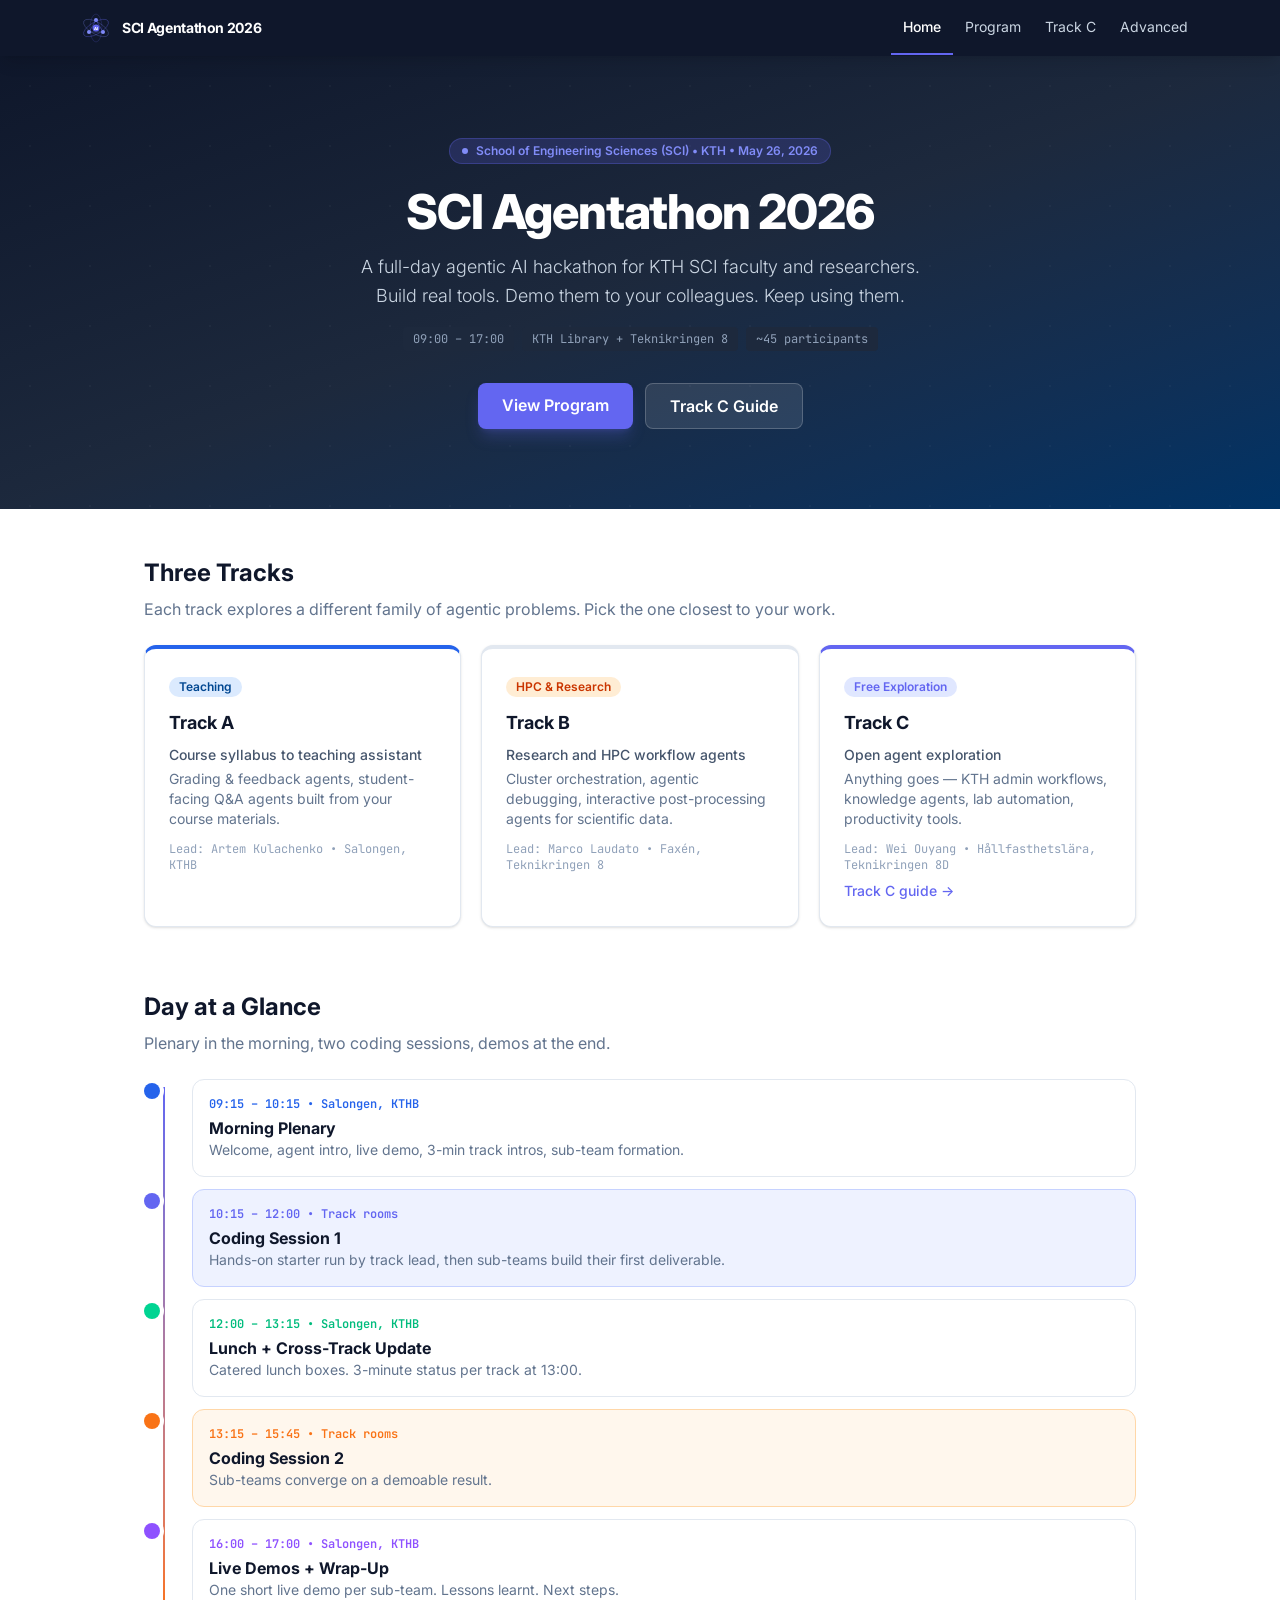
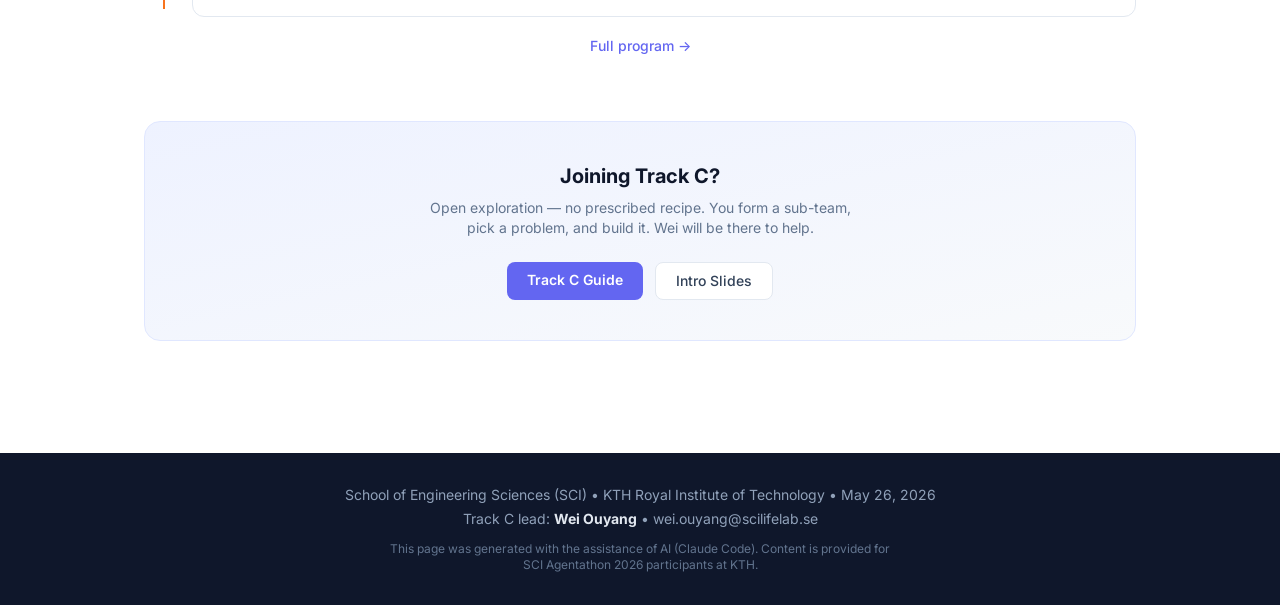
==== commit 030865b3: "Add advanced agent skills reference page for Track C Comprehensive guide drawing from Karpathy (Sequ" ====
--- a/docs/index.html
+++ b/docs/index.html
@@ -36,6 +36,7 @@
       <li><a href="index.html" class="block px-3 py-4 text-white font-medium border-b-2 border-accent">Home</a></li>
       <li><a href="program.html" class="block px-3 py-4 text-slate-300 hover:text-white border-b-2 border-transparent hover:border-accent/50 transition">Program</a></li>
       <li><a href="track-c.html" class="block px-3 py-4 text-slate-300 hover:text-white border-b-2 border-transparent hover:border-accent/50 transition">Track C</a></li>
+      <li><a href="advanced.html" class="block px-3 py-4 text-slate-300 hover:text-white border-b-2 border-transparent hover:border-accent/50 transition">Advanced</a></li>
     </ul>
   </div>
 </nav>
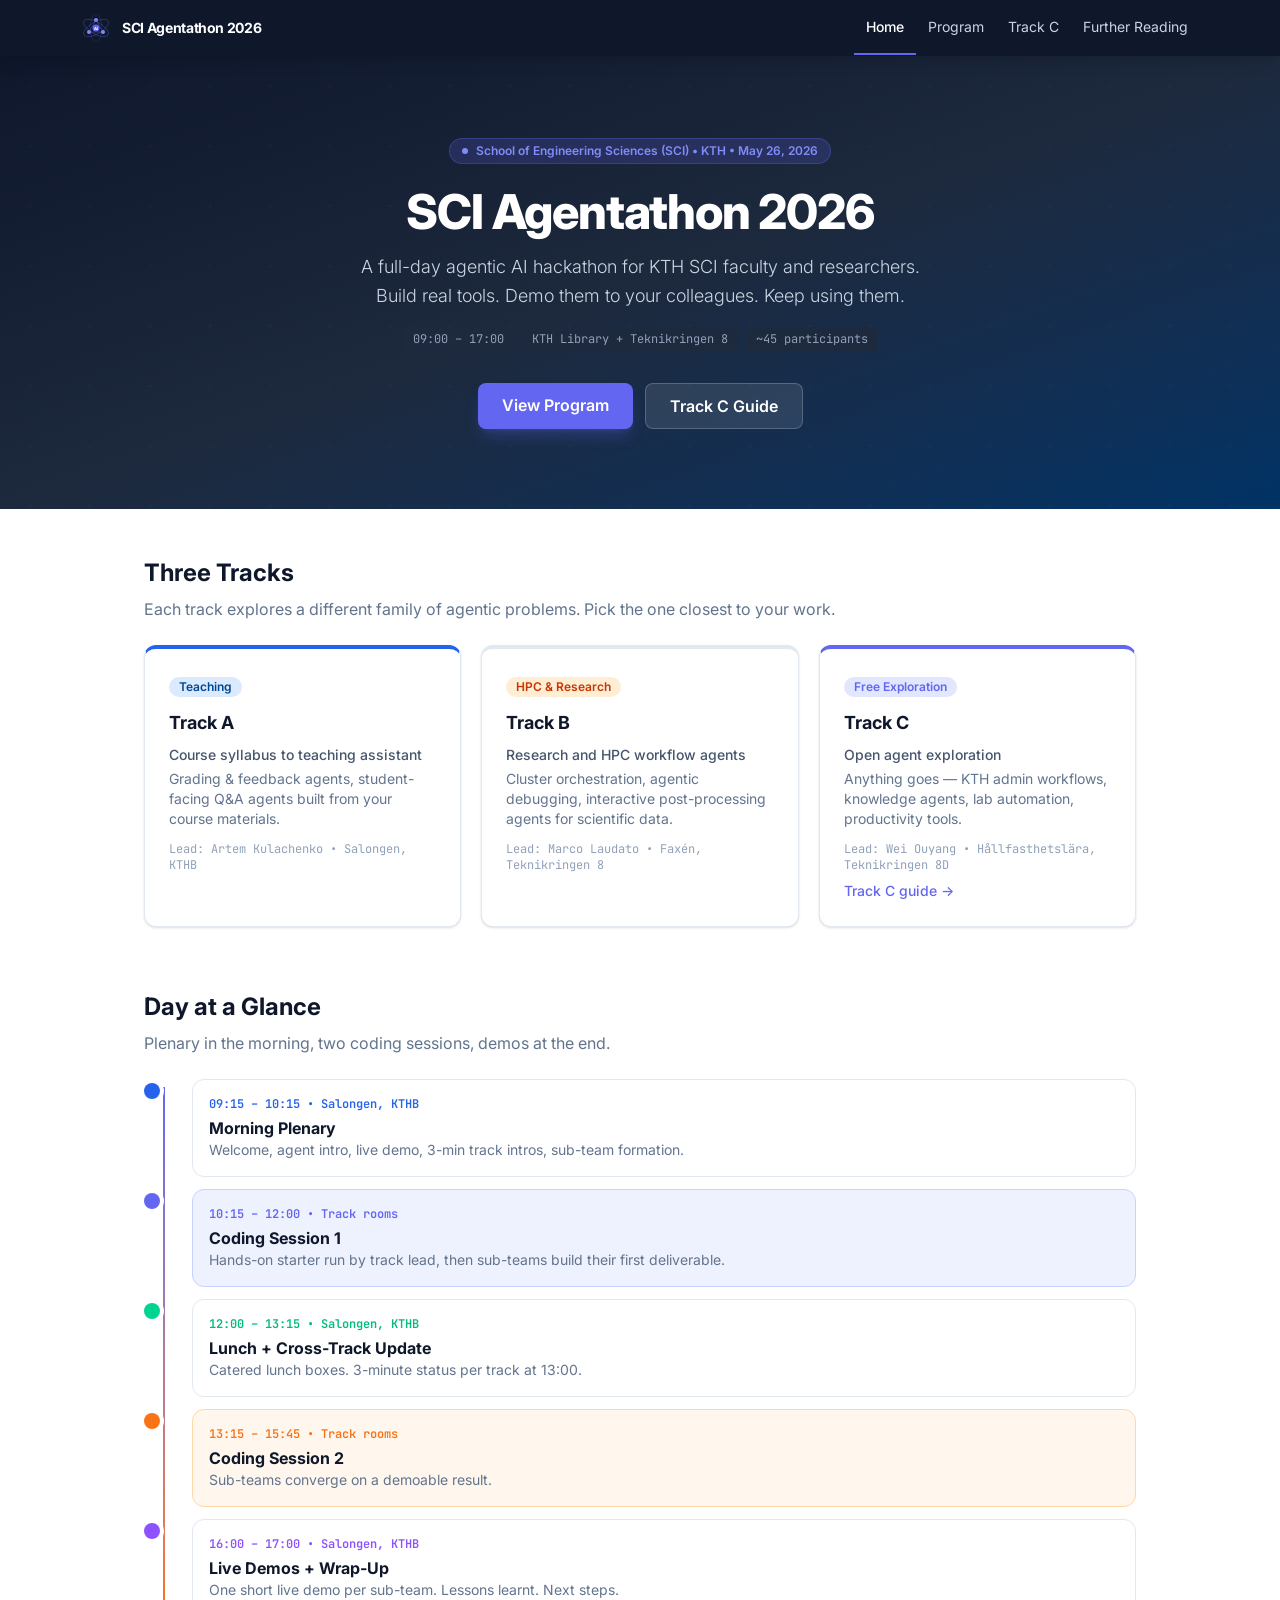
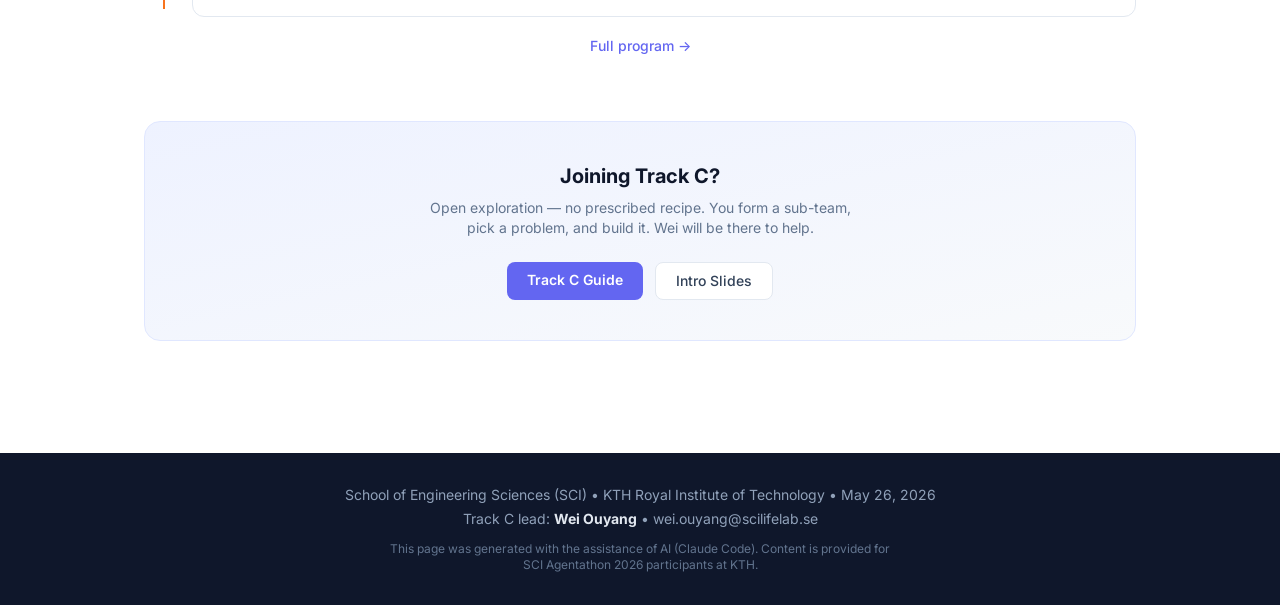
==== commit 874116c4: "Redesign further-reading page: spacing, citations, title rename Style improvements: - Comprehensive " ====
--- a/docs/index.html
+++ b/docs/index.html
@@ -36,7 +36,7 @@
       <li><a href="index.html" class="block px-3 py-4 text-white font-medium border-b-2 border-accent">Home</a></li>
       <li><a href="program.html" class="block px-3 py-4 text-slate-300 hover:text-white border-b-2 border-transparent hover:border-accent/50 transition">Program</a></li>
       <li><a href="track-c.html" class="block px-3 py-4 text-slate-300 hover:text-white border-b-2 border-transparent hover:border-accent/50 transition">Track C</a></li>
-      <li><a href="advanced.html" class="block px-3 py-4 text-slate-300 hover:text-white border-b-2 border-transparent hover:border-accent/50 transition">Advanced</a></li>
+      <li><a href="advanced.html" class="block px-3 py-4 text-slate-300 hover:text-white border-b-2 border-transparent hover:border-accent/50 transition">Further Reading</a></li>
     </ul>
   </div>
 </nav>
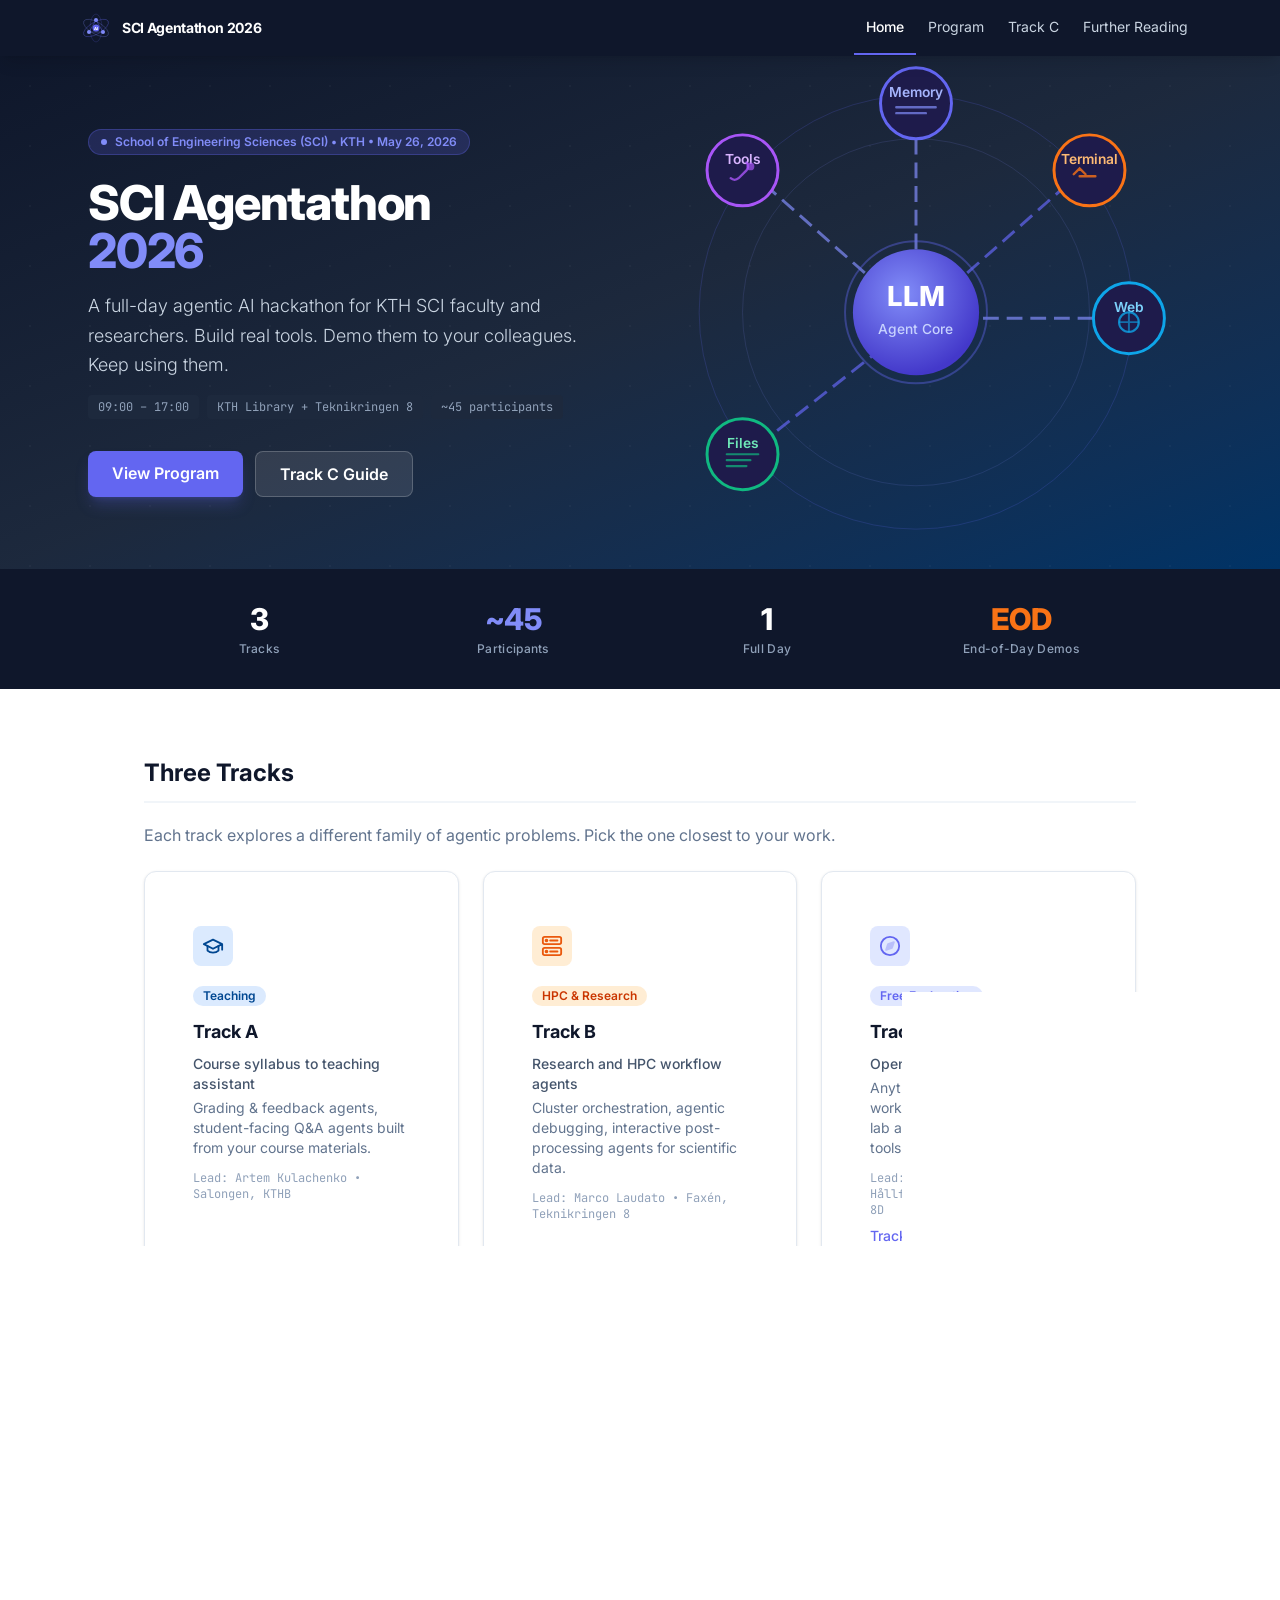
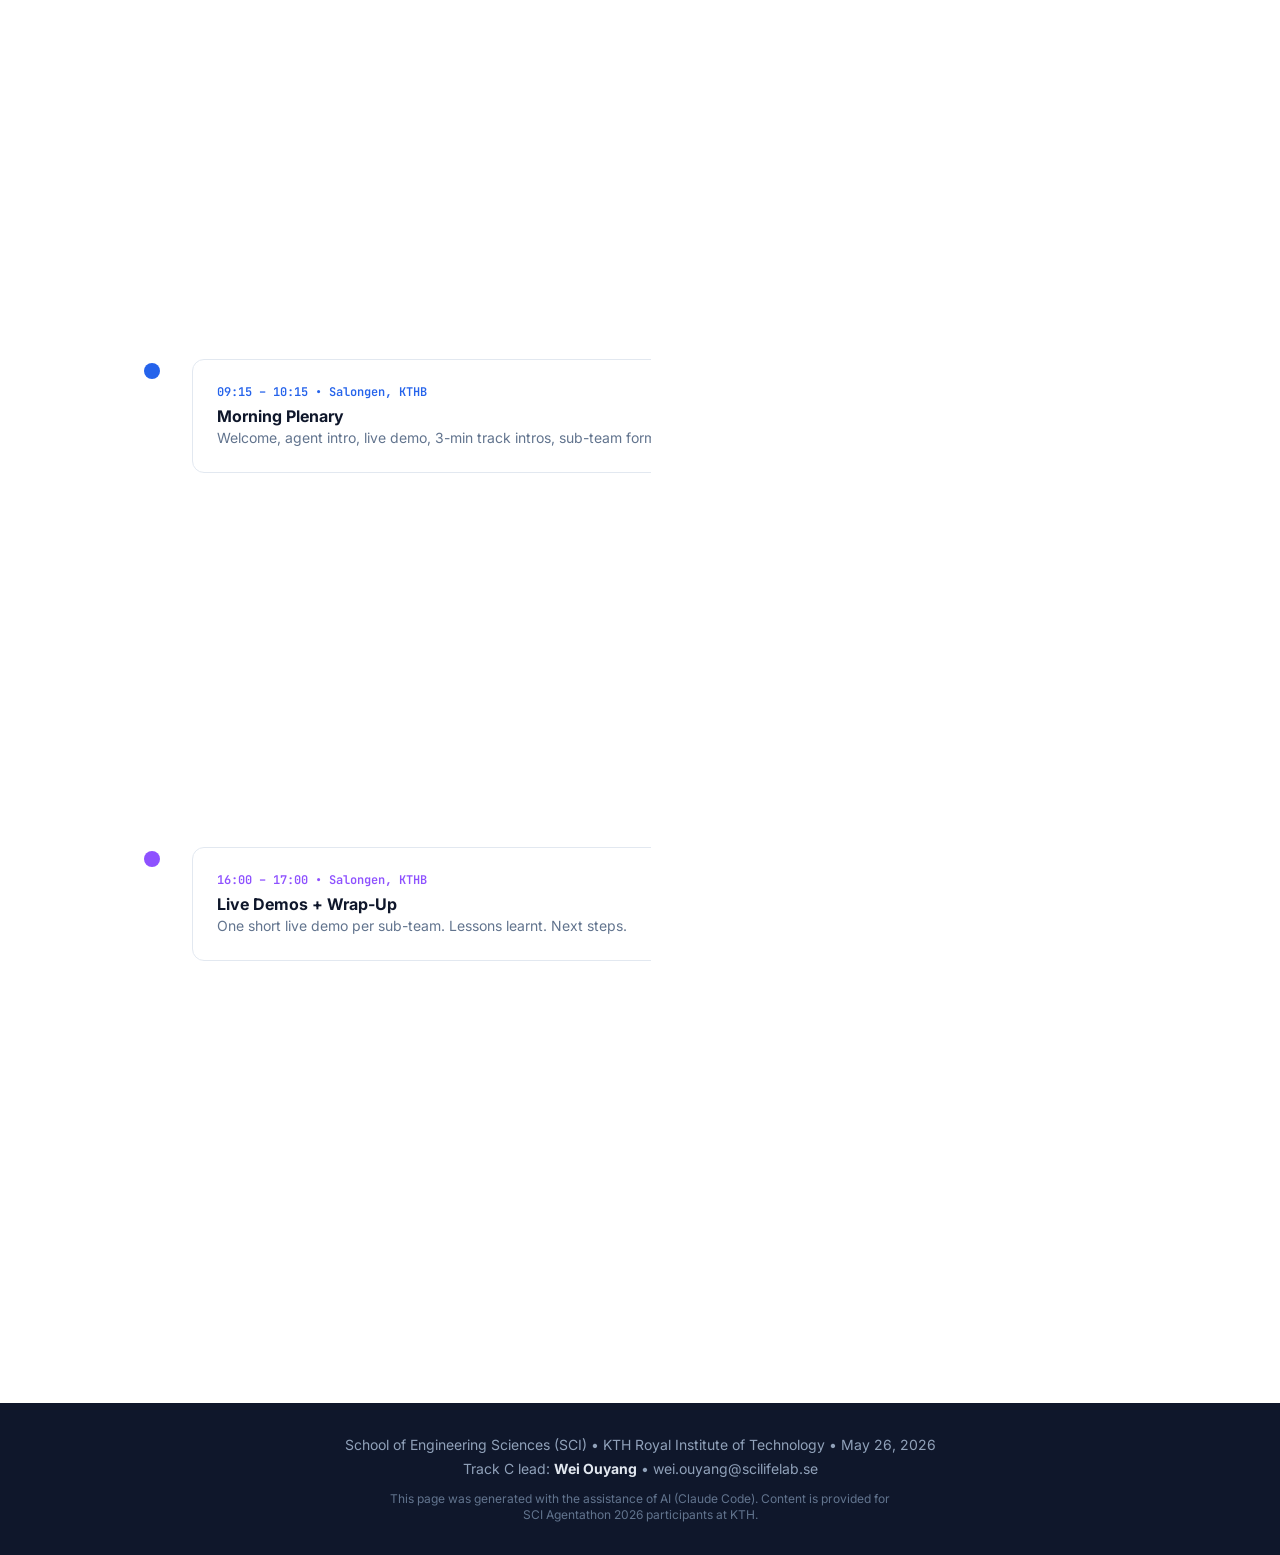
==== commit c75b66ab: "Redesign: add SVG illustrations, animations, polished layout - index.html: two-column hero with anim" ====
--- a/docs/index.html
+++ b/docs/index.html
@@ -7,6 +7,26 @@
 <link rel="stylesheet" href="https://fonts.googleapis.com/css2?family=Inter:wght@300;400;500;600;700;800&family=JetBrains+Mono:wght@400;500&display=swap">
 <link rel="stylesheet" href="assets/style.css">
 <link rel="icon" type="image/svg+xml" href="favicon.svg">
+<style>
+@keyframes flow { from{stroke-dashoffset:60} to{stroke-dashoffset:0} }
+@keyframes pulse-node { 0%,100%{opacity:1} 50%{opacity:.7} }
+@keyframes float { 0%,100%{transform:translateY(0)} 50%{transform:translateY(-8px)} }
+@keyframes shimmer { 0%{opacity:.4} 50%{opacity:.8} 100%{opacity:.4} }
+@keyframes spin-slow { from{transform:rotate(0deg)} to{transform:rotate(360deg)} }
+@keyframes fade-in-up { from{opacity:0;transform:translateY(16px)} to{opacity:1;transform:translateY(0)} }
+
+.agent-line { stroke-dasharray: 8 4; animation: flow 2s linear infinite; }
+.agent-line-rev { stroke-dasharray: 8 4; animation: flow 2s linear infinite reverse; }
+.llm-glow { animation: pulse-node 3s ease-in-out infinite; }
+.hero-svg { animation: float 6s ease-in-out infinite; }
+.shimmer-ring { animation: shimmer 3s ease-in-out infinite; }
+.stat-num { animation: fade-in-up .6s ease both; }
+
+.track-card { transition: transform .2s ease, box-shadow .2s ease; }
+.track-card:hover { transform: translateY(-4px); box-shadow: 0 12px 32px -8px rgba(99,102,241,.18); }
+
+.timeline-dot-active { box-shadow: 0 0 0 4px white, 0 0 0 7px #6366f1; }
+</style>
 </head>
 <body class="font-sans text-slate-800 bg-white antialiased">
 
@@ -41,29 +61,119 @@
   </div>
 </nav>
 
-<!-- Hero -->
-<header class="relative bg-gradient-to-br from-slate-900 via-slate-800 to-kth-dark text-white py-20 px-6 overflow-hidden">
+<!-- Hero — two-column layout -->
+<header class="relative bg-gradient-to-br from-slate-900 via-slate-800 to-kth-dark text-white overflow-hidden">
+  <!-- Subtle dot grid background -->
   <div class="absolute inset-0 opacity-[0.04]" style="background-image:url('data:image/svg+xml,<svg xmlns=%22http://www.w3.org/2000/svg%22 width=%2260%22 height=%2260%22><circle cx=%2230%22 cy=%2230%22 r=%221%22 fill=%22white%22/></svg>');"></div>
-  <div class="relative max-w-3xl mx-auto text-center">
-    <div class="inline-flex items-center gap-2 bg-accent/20 text-accent-light text-xs font-semibold px-3 py-1 rounded-full mb-6 border border-accent/30">
-      <span class="w-1.5 h-1.5 bg-accent-light rounded-full"></span>
-      School of Engineering Sciences (SCI) &bull; KTH &bull; May 26, 2026
-    </div>
-    <h1 class="text-4xl md:text-5xl font-extrabold tracking-tight mb-4">
-      SCI Agentathon 2026
-    </h1>
-    <p class="text-lg text-slate-300 max-w-xl mx-auto mb-4 font-light leading-relaxed">A full-day agentic AI hackathon for KTH SCI faculty and researchers. Build real tools. Demo them to your colleagues. Keep using them.</p>
-    <div class="flex flex-wrap gap-2 justify-center mb-8 text-xs font-mono text-slate-400">
-      <span class="bg-slate-800 px-2.5 py-1 rounded">09:00 – 17:00</span>
-      <span class="bg-slate-800 px-2.5 py-1 rounded">KTH Library + Teknikringen 8</span>
-      <span class="bg-slate-800 px-2.5 py-1 rounded">~45 participants</span>
-    </div>
-    <div class="flex flex-wrap gap-3 justify-center">
-      <a href="program.html" class="bg-accent hover:bg-accent-dark text-white font-semibold px-6 py-2.5 rounded-lg transition shadow-lg shadow-accent/25">View Program</a>
-      <a href="track-c.html" class="bg-white/10 hover:bg-white/20 text-white font-semibold px-6 py-2.5 rounded-lg border border-white/20 transition">Track C Guide</a>
+  <!-- Accent glow blob -->
+  <div class="absolute top-0 right-0 w-96 h-96 rounded-full" style="background:radial-gradient(circle, rgba(99,102,241,0.15) 0%, transparent 70%); transform:translate(30%,-30%);"></div>
+
+  <div class="relative max-w-6xl mx-auto px-6 py-16 md:py-20 grid md:grid-cols-2 gap-10 items-center">
+    <!-- Left column: text -->
+    <div>
+      <div class="inline-flex items-center gap-2 bg-accent/20 text-accent-light text-xs font-semibold px-3 py-1 rounded-full mb-6 border border-accent/30">
+        <span class="w-1.5 h-1.5 bg-accent-light rounded-full"></span>
+        School of Engineering Sciences (SCI) &bull; KTH &bull; May 26, 2026
+      </div>
+      <h1 class="text-4xl md:text-5xl font-extrabold tracking-tight mb-4 leading-tight">
+        SCI Agentathon<br><span class="text-accent-light">2026</span>
+      </h1>
+      <p class="text-lg text-slate-300 mb-4 font-light leading-relaxed max-w-lg">A full-day agentic AI hackathon for KTH SCI faculty and researchers. Build real tools. Demo them to your colleagues. Keep using them.</p>
+      <div class="flex flex-wrap gap-2 mb-8 text-xs font-mono text-slate-400">
+        <span class="bg-slate-800 px-2.5 py-1 rounded">09:00 – 17:00</span>
+        <span class="bg-slate-800 px-2.5 py-1 rounded">KTH Library + Teknikringen 8</span>
+        <span class="bg-slate-800 px-2.5 py-1 rounded">~45 participants</span>
+      </div>
+      <div class="flex flex-wrap gap-3">
+        <a href="program.html" class="bg-accent hover:bg-accent-dark text-white font-semibold px-6 py-2.5 rounded-lg transition shadow-lg shadow-accent/25">View Program</a>
+        <a href="track-c.html" class="bg-white/10 hover:bg-white/20 text-white font-semibold px-6 py-2.5 rounded-lg border border-white/20 transition">Track C Guide</a>
+      </div>
+    </div>
+
+    <!-- Right column: animated agent loop SVG -->
+    <div class="flex justify-center md:justify-end">
+      <svg class="hero-svg w-full max-w-xs md:max-w-sm" viewBox="0 0 280 260" fill="none" xmlns="http://www.w3.org/2000/svg" aria-label="AI agent loop diagram">
+        <!-- Outer shimmer ring -->
+        <circle cx="140" cy="130" r="110" stroke="#6366f1" stroke-width="0.5" opacity="0.2" class="shimmer-ring"/>
+        <circle cx="140" cy="130" r="88" stroke="#818cf8" stroke-width="0.5" opacity="0.15" class="shimmer-ring" style="animation-delay:.8s"/>
+
+        <!-- Connection lines (dashed, animated flow) -->
+        <!-- LLM to Memory (top) -->
+        <line x1="140" y1="110" x2="140" y2="32" stroke="#818cf8" stroke-width="1.5" class="agent-line" opacity="0.7"/>
+        <!-- LLM to Terminal (top-right) -->
+        <line x1="157" y1="118" x2="218" y2="64" stroke="#6366f1" stroke-width="1.5" class="agent-line" style="animation-delay:.4s" opacity="0.7"/>
+        <!-- LLM to Web (right) -->
+        <line x1="162" y1="133" x2="238" y2="133" stroke="#818cf8" stroke-width="1.5" class="agent-line-rev" style="animation-delay:.2s" opacity="0.7"/>
+        <!-- LLM to Files (bottom-left) -->
+        <line x1="123" y1="148" x2="62" y2="196" stroke="#6366f1" stroke-width="1.5" class="agent-line" style="animation-delay:.6s" opacity="0.7"/>
+        <!-- LLM to Tools (top-left) -->
+        <line x1="123" y1="118" x2="62" y2="64" stroke="#818cf8" stroke-width="1.5" class="agent-line-rev" style="animation-delay:.3s" opacity="0.7"/>
+
+        <!-- Satellite node: Memory (top) -->
+        <circle cx="140" cy="24" r="18" fill="#1e1b4b" stroke="#6366f1" stroke-width="1.5"/>
+        <text x="140" y="21" text-anchor="middle" fill="#a5b4fc" font-family="Inter,sans-serif" font-size="7" font-weight="600">Memory</text>
+        <path d="M130 26h20M130 29h15" stroke="#818cf8" stroke-width="1.2" stroke-linecap="round" opacity="0.7"/>
+
+        <!-- Satellite node: Terminal (top-right) -->
+        <circle cx="228" cy="58" r="18" fill="#1e1b4b" stroke="#f97316" stroke-width="1.5"/>
+        <text x="228" y="55" text-anchor="middle" fill="#fdba74" font-family="Inter,sans-serif" font-size="7" font-weight="600">Terminal</text>
+        <path d="M220 60l3-3 3 3M223 61h8" stroke="#f97316" stroke-width="1.2" stroke-linecap="round" opacity="0.8"/>
+
+        <!-- Satellite node: Web (right) -->
+        <circle cx="248" cy="133" r="18" fill="#1e1b4b" stroke="#0ea5e9" stroke-width="1.5"/>
+        <text x="248" y="130" text-anchor="middle" fill="#7dd3fc" font-family="Inter,sans-serif" font-size="7" font-weight="600">Web</text>
+        <circle cx="248" cy="135" r="5" stroke="#0ea5e9" stroke-width="1.1" opacity="0.8"/>
+        <path d="M243 135h10M248 130v10" stroke="#0ea5e9" stroke-width="1" opacity="0.6"/>
+
+        <!-- Satellite node: Files (bottom-left) -->
+        <circle cx="52" cy="202" r="18" fill="#1e1b4b" stroke="#10b981" stroke-width="1.5"/>
+        <text x="52" y="199" text-anchor="middle" fill="#6ee7b7" font-family="Inter,sans-serif" font-size="7" font-weight="600">Files</text>
+        <path d="M44 202h16M44 205h12M44 208h10" stroke="#10b981" stroke-width="1.1" stroke-linecap="round" opacity="0.7"/>
+
+        <!-- Satellite node: Tools (top-left) -->
+        <circle cx="52" cy="58" r="18" fill="#1e1b4b" stroke="#a855f7" stroke-width="1.5"/>
+        <text x="52" y="55" text-anchor="middle" fill="#d8b4fe" font-family="Inter,sans-serif" font-size="7" font-weight="600">Tools</text>
+        <path d="M46 62a3 3 0 004 0l4-4a3 3 0 000-4" stroke="#a855f7" stroke-width="1.2" stroke-linecap="round" opacity="0.8"/>
+        <circle cx="56" cy="56" r="2" fill="#a855f7" opacity="0.7"/>
+
+        <!-- Central LLM node -->
+        <circle cx="140" cy="130" r="32" fill="url(#llmGrad)" class="llm-glow"/>
+        <circle cx="140" cy="130" r="36" fill="none" stroke="#6366f1" stroke-width="1" opacity="0.4" class="shimmer-ring" style="animation-delay:.5s"/>
+        <text x="140" y="127" text-anchor="middle" fill="white" font-family="Inter,sans-serif" font-size="14" font-weight="800">LLM</text>
+        <text x="140" y="141" text-anchor="middle" fill="#c7d2fe" font-family="Inter,sans-serif" font-size="7" font-weight="500">Agent Core</text>
+
+        <defs>
+          <radialGradient id="llmGrad" cx="40%" cy="35%" r="65%">
+            <stop offset="0%" stop-color="#818cf8"/>
+            <stop offset="100%" stop-color="#4338ca"/>
+          </radialGradient>
+        </defs>
+      </svg>
     </div>
   </div>
 </header>
+
+<!-- Stats band -->
+<div class="bg-slate-900 border-y border-slate-800">
+  <div class="max-w-5xl mx-auto px-4 py-8 grid grid-cols-2 md:grid-cols-4 gap-6 text-center">
+    <div class="stat-num" style="animation-delay:.1s">
+      <div class="text-3xl font-extrabold text-white tracking-tight">3</div>
+      <div class="text-slate-400 text-xs mt-1 font-medium uppercase tracking-wide">Tracks</div>
+    </div>
+    <div class="stat-num" style="animation-delay:.2s">
+      <div class="text-3xl font-extrabold text-accent-light tracking-tight">~45</div>
+      <div class="text-slate-400 text-xs mt-1 font-medium uppercase tracking-wide">Participants</div>
+    </div>
+    <div class="stat-num" style="animation-delay:.3s">
+      <div class="text-3xl font-extrabold text-white tracking-tight">1</div>
+      <div class="text-slate-400 text-xs mt-1 font-medium uppercase tracking-wide">Full Day</div>
+    </div>
+    <div class="stat-num" style="animation-delay:.4s">
+      <div class="text-3xl font-extrabold text-fire tracking-tight">EOD</div>
+      <div class="text-slate-400 text-xs mt-1 font-medium uppercase tracking-wide">End-of-Day Demos</div>
+    </div>
+  </div>
+</div>
 
 <div class="max-w-5xl mx-auto px-4 py-12">
 
@@ -72,27 +182,110 @@
     <h2 class="text-2xl font-bold text-slate-900 mb-2">Three Tracks</h2>
     <p class="text-slate-500 mb-6">Each track explores a different family of agentic problems. Pick the one closest to your work.</p>
     <div class="grid md:grid-cols-3 gap-5">
-      <div class="bg-white border border-slate-200 rounded-xl p-6 shadow-sm border-t-4 border-t-kth-light">
-        <span class="inline-block bg-blue-100 text-kth text-xs font-semibold px-2.5 py-0.5 rounded-full mb-3">Teaching</span>
-        <h3 class="font-bold text-slate-900 text-lg mb-2">Track A</h3>
-        <p class="text-slate-600 text-sm font-medium mb-1">Course syllabus to teaching assistant</p>
-        <p class="text-slate-500 text-sm mb-3">Grading &amp; feedback agents, student-facing Q&amp;A agents built from your course materials.</p>
-        <p class="text-xs text-slate-400 font-mono">Lead: Artem Kulachenko &bull; Salongen, KTHB</p>
-      </div>
-      <div class="bg-white border border-slate-200 rounded-xl p-6 shadow-sm border-t-4 border-t-fire">
-        <span class="inline-block bg-orange-100 text-orange-700 text-xs font-semibold px-2.5 py-0.5 rounded-full mb-3">HPC &amp; Research</span>
-        <h3 class="font-bold text-slate-900 text-lg mb-2">Track B</h3>
-        <p class="text-slate-600 text-sm font-medium mb-1">Research and HPC workflow agents</p>
-        <p class="text-slate-500 text-sm mb-3">Cluster orchestration, agentic debugging, interactive post-processing agents for scientific data.</p>
-        <p class="text-xs text-slate-400 font-mono">Lead: Marco Laudato &bull; Faxén, Teknikringen 8</p>
-      </div>
-      <div class="bg-white border border-slate-200 rounded-xl p-6 shadow-sm border-t-4 border-t-accent">
-        <span class="inline-block bg-indigo-100 text-accent text-xs font-semibold px-2.5 py-0.5 rounded-full mb-3">Free Exploration</span>
-        <h3 class="font-bold text-slate-900 text-lg mb-2">Track C</h3>
-        <p class="text-slate-600 text-sm font-medium mb-1">Open agent exploration</p>
-        <p class="text-slate-500 text-sm mb-3">Anything goes — KTH admin workflows, knowledge agents, lab automation, productivity tools.</p>
-        <p class="text-xs text-slate-400 font-mono">Lead: Wei Ouyang &bull; Hållfasthetslära, Teknikringen 8D</p>
-        <a href="track-c.html" class="text-accent text-sm font-medium hover:underline mt-2 inline-block">Track C guide &rarr;</a>
+
+      <!-- Track A -->
+      <div class="track-card bg-white border border-slate-200 rounded-xl overflow-hidden shadow-sm">
+        <div class="h-1.5 bg-gradient-to-r from-kth to-kth-light"></div>
+        <div class="p-6">
+          <div class="w-10 h-10 rounded-lg bg-blue-100 flex items-center justify-center mb-4">
+            <!-- Graduation cap SVG icon -->
+            <svg width="22" height="22" viewBox="0 0 24 24" fill="none" stroke="#004791" stroke-width="2" stroke-linecap="round" stroke-linejoin="round">
+              <path d="M22 10v6M2 10l10-5 10 5-10 5z"/>
+              <path d="M6 12v5c3 3 9 3 12 0v-5"/>
+            </svg>
+          </div>
+          <span class="inline-block bg-blue-100 text-kth text-xs font-semibold px-2.5 py-0.5 rounded-full mb-3">Teaching</span>
+          <h3 class="font-bold text-slate-900 text-lg mb-2">Track A</h3>
+          <p class="text-slate-600 text-sm font-medium mb-1">Course syllabus to teaching assistant</p>
+          <p class="text-slate-500 text-sm mb-3">Grading &amp; feedback agents, student-facing Q&amp;A agents built from your course materials.</p>
+          <p class="text-xs text-slate-400 font-mono">Lead: Artem Kulachenko &bull; Salongen, KTHB</p>
+        </div>
+      </div>
+
+      <!-- Track B -->
+      <div class="track-card bg-white border border-slate-200 rounded-xl overflow-hidden shadow-sm">
+        <div class="h-1.5 bg-gradient-to-r from-fire to-orange-400"></div>
+        <div class="p-6">
+          <div class="w-10 h-10 rounded-lg bg-orange-100 flex items-center justify-center mb-4">
+            <!-- Server/cluster SVG icon -->
+            <svg width="22" height="22" viewBox="0 0 24 24" fill="none" stroke="#ea580c" stroke-width="2" stroke-linecap="round" stroke-linejoin="round">
+              <rect x="2" y="2" width="20" height="8" rx="2"/>
+              <rect x="2" y="14" width="20" height="8" rx="2"/>
+              <circle cx="6" cy="6" r="1" fill="#ea580c"/>
+              <circle cx="6" cy="18" r="1" fill="#ea580c"/>
+              <path d="M10 6h8M10 18h8"/>
+            </svg>
+          </div>
+          <span class="inline-block bg-orange-100 text-orange-700 text-xs font-semibold px-2.5 py-0.5 rounded-full mb-3">HPC &amp; Research</span>
+          <h3 class="font-bold text-slate-900 text-lg mb-2">Track B</h3>
+          <p class="text-slate-600 text-sm font-medium mb-1">Research and HPC workflow agents</p>
+          <p class="text-slate-500 text-sm mb-3">Cluster orchestration, agentic debugging, interactive post-processing agents for scientific data.</p>
+          <p class="text-xs text-slate-400 font-mono">Lead: Marco Laudato &bull; Faxén, Teknikringen 8</p>
+        </div>
+      </div>
+
+      <!-- Track C -->
+      <div class="track-card bg-white border border-slate-200 rounded-xl overflow-hidden shadow-sm">
+        <div class="h-1.5 bg-gradient-to-r from-accent to-indigo-400"></div>
+        <div class="p-6">
+          <div class="w-10 h-10 rounded-lg bg-indigo-100 flex items-center justify-center mb-4">
+            <!-- Compass / explore SVG icon -->
+            <svg width="22" height="22" viewBox="0 0 24 24" fill="none" stroke="#6366f1" stroke-width="2" stroke-linecap="round" stroke-linejoin="round">
+              <circle cx="12" cy="12" r="10"/>
+              <polygon points="16.24 7.76 14.12 14.12 7.76 16.24 9.88 9.88 16.24 7.76" fill="#6366f1" opacity="0.3" stroke="#6366f1"/>
+            </svg>
+          </div>
+          <span class="inline-block bg-indigo-100 text-accent text-xs font-semibold px-2.5 py-0.5 rounded-full mb-3">Free Exploration</span>
+          <h3 class="font-bold text-slate-900 text-lg mb-2">Track C</h3>
+          <p class="text-slate-600 text-sm font-medium mb-1">Open agent exploration</p>
+          <p class="text-slate-500 text-sm mb-3">Anything goes — KTH admin workflows, knowledge agents, lab automation, productivity tools.</p>
+          <p class="text-xs text-slate-400 font-mono">Lead: Wei Ouyang &bull; Hållfasthetslära, Teknikringen 8D</p>
+          <a href="track-c.html" class="text-accent text-sm font-medium hover:underline mt-2 inline-block">Track C guide &rarr;</a>
+        </div>
+      </div>
+    </div>
+  </section>
+
+  <!-- What can AI agents do? -->
+  <section class="mb-16 reveal-on-scroll">
+    <h2 class="text-2xl font-bold text-slate-900 mb-2">What Can AI Agents Do?</h2>
+    <p class="text-slate-500 mb-8">Agents go beyond chat — they plan, use tools, and iterate toward a goal. Here are three domains where they excel.</p>
+    <div class="grid md:grid-cols-3 gap-5">
+
+      <!-- Research -->
+      <div class="bg-gradient-to-br from-blue-50 to-indigo-50 border border-blue-100 rounded-xl p-6">
+        <div class="w-12 h-12 rounded-xl bg-indigo-600 flex items-center justify-center mb-4 shadow-md shadow-indigo-200">
+          <svg width="24" height="24" viewBox="0 0 24 24" fill="none" stroke="white" stroke-width="2" stroke-linecap="round" stroke-linejoin="round">
+            <circle cx="11" cy="11" r="8"/>
+            <path d="m21 21-4.35-4.35"/>
+            <path d="M11 8v6M8 11h6" opacity="0.7"/>
+          </svg>
+        </div>
+        <h3 class="font-bold text-slate-900 mb-2">Research</h3>
+        <p class="text-slate-600 text-sm leading-relaxed">Search the literature, summarise papers, run analysis pipelines, generate figures, and iterate on hypotheses — all with natural language commands.</p>
+      </div>
+
+      <!-- Teaching -->
+      <div class="bg-gradient-to-br from-amber-50 to-orange-50 border border-orange-100 rounded-xl p-6">
+        <div class="w-12 h-12 rounded-xl bg-orange-500 flex items-center justify-center mb-4 shadow-md shadow-orange-200">
+          <svg width="24" height="24" viewBox="0 0 24 24" fill="none" stroke="white" stroke-width="2" stroke-linecap="round" stroke-linejoin="round">
+            <path d="M12 20h9"/>
+            <path d="M16.5 3.5a2.121 2.121 0 013 3L7 19l-4 1 1-4L16.5 3.5z"/>
+          </svg>
+        </div>
+        <h3 class="font-bold text-slate-900 mb-2">Teaching</h3>
+        <p class="text-slate-600 text-sm leading-relaxed">Auto-grade submissions with rubric-aware feedback, build Q&amp;A bots from course slides, generate personalised practice problems, and track student progress.</p>
+      </div>
+
+      <!-- Productivity -->
+      <div class="bg-gradient-to-br from-emerald-50 to-teal-50 border border-emerald-100 rounded-xl p-6">
+        <div class="w-12 h-12 rounded-xl bg-emerald-600 flex items-center justify-center mb-4 shadow-md shadow-emerald-200">
+          <svg width="24" height="24" viewBox="0 0 24 24" fill="none" stroke="white" stroke-width="2" stroke-linecap="round" stroke-linejoin="round">
+            <path d="M13 2L3 14h9l-1 8 10-12h-9l1-8z"/>
+          </svg>
+        </div>
+        <h3 class="font-bold text-slate-900 mb-2">Productivity</h3>
+        <p class="text-slate-600 text-sm leading-relaxed">Automate KTH admin workflows, draft grant sections and reports, manage scheduling, and connect any web UI or API with browser-automation agents.</p>
       </div>
     </div>
   </section>
@@ -111,7 +304,7 @@
         </div>
       </div>
       <div class="relative">
-        <div class="absolute -left-12 top-1 w-4 h-4 rounded-full bg-accent ring-4 ring-white"></div>
+        <div class="absolute -left-12 top-1 w-4 h-4 rounded-full ring-4 ring-white" style="background:#6366f1; box-shadow:0 0 0 4px white, 0 0 0 7px #6366f1;"></div>
         <div class="bg-indigo-50 border border-indigo-200 rounded-xl p-4">
           <div class="text-xs font-semibold text-accent mb-1 font-mono">10:15 – 12:00 &bull; Track rooms</div>
           <h3 class="font-bold text-slate-900">Coding Session 1</h3>
--- a/docs/assets/style.css
+++ b/docs/assets/style.css
@@ -1,2 +1,37 @@
 /*! tailwindcss v4.2.2 | MIT License | https://tailwindcss.com */
-@layer properties{@supports (((-webkit-hyphens:none)) and (not (margin-trim:inline))) or ((-moz-orient:inline) and (not (color:rgb(from red r g b)))){*,:before,:after,::backdrop{--tw-rotate-x:initial;--tw-rotate-y:initial;--tw-rotate-z:initial;--tw-skew-x:initial;--tw-skew-y:initial;--tw-space-y-reverse:0;--tw-border-style:solid;--tw-gradient-position:initial;--tw-gradient-from:#0000;--tw-gradient-via:#0000;--tw-gradient-to:#0000;--tw-gradient-stops:initial;--tw-gradient-via-stops:initial;--tw-gradient-from-position:0%;--tw-gradient-via-position:50%;--tw-gradient-to-position:100%;--tw-leading:initial;--tw-font-weight:initial;--tw-tracking:initial;--tw-shadow:0 0 #0000;--tw-shadow-color:initial;--tw-shadow-alpha:100%;--tw-inset-shadow:0 0 #0000;--tw-inset-shadow-color:initial;--tw-inset-shadow-alpha:100%;--tw-ring-color:initial;--tw-ring-shadow:0 0 #0000;--tw-inset-ring-color:initial;--tw-inset-ring-shadow:0 0 #0000;--tw-ring-inset:initial;--tw-ring-offset-width:0px;--tw-ring-offset-color:#fff;--tw-ring-offset-shadow:0 0 #0000;--tw-blur:initial;--tw-brightness:initial;--tw-contrast:initial;--tw-grayscale:initial;--tw-hue-rotate:initial;--tw-invert:initial;--tw-opacity:initial;--tw-saturate:initial;--tw-sepia:initial;--tw-drop-shadow:initial;--tw-drop-shadow-color:initial;--tw-drop-shadow-alpha:100%;--tw-drop-shadow-size:initial;--tw-backdrop-blur:initial;--tw-backdrop-brightness:initial;--tw-backdrop-contrast:initial;--tw-backdrop-grayscale:initial;--tw-backdrop-hue-rotate:initial;--tw-backdrop-invert:initial;--tw-backdrop-opacity:initial;--tw-backdrop-saturate:initial;--tw-backdrop-sepia:initial;--tw-ease:initial;--tw-content:"";--tw-translate-x:0;--tw-translate-y:0;--tw-translate-z:0}}}@layer theme{:root,:host{--font-sans:"Inter", system-ui, sans-serif;--font-mono:"JetBrains Mono", monospace;--color-red-50:oklch(97.1% .013 17.38);--color-red-400:oklch(70.4% .191 22.216);--color-red-500:oklch(63.7% .237 25.331);--color-red-700:oklch(50.5% .213 27.518);--color-orange-50:oklch(98% .016 73.684);--color-orange-100:oklch(95.4% .038 75.164);--color-orange-200:oklch(90.1% .076 70.697);--color-orange-500:oklch(70.5% .213 47.604);--color-orange-700:oklch(55.3% .195 38.402);--color-amber-50:oklch(98.7% .022 95.277);--color-amber-100:oklch(96.2% .059 95.617);--color-amber-400:oklch(82.8% .189 84.429);--color-amber-700:oklch(55.5% .163 48.998);--color-emerald-50:oklch(97.9% .021 166.113);--color-emerald-100:oklch(95% .052 163.051);--color-emerald-400:oklch(76.5% .177 163.223);--color-emerald-500:oklch(69.6% .17 162.48);--color-emerald-600:oklch(59.6% .145 163.225);--color-emerald-700:oklch(50.8% .118 165.612);--color-blue-100:oklch(93.2% .032 255.585);--color-blue-200:oklch(88.2% .059 254.128);--color-blue-700:oklch(48.8% .243 264.376);--color-blue-800:oklch(42.4% .199 265.638);--color-indigo-50:oklch(96.2% .018 272.314);--color-indigo-100:oklch(93% .034 272.788);--color-indigo-200:oklch(87% .065 274.039);--color-indigo-300:oklch(78.5% .115 274.713);--color-violet-500:oklch(60.6% .25 292.717);--color-purple-50:oklch(97.7% .014 308.299);--color-purple-100:oklch(94.6% .033 307.174);--color-purple-400:oklch(71.4% .203 305.504);--color-purple-600:oklch(55.8% .288 302.321);--color-purple-700:oklch(49.6% .265 301.924);--color-slate-50:oklch(98.4% .003 247.858);--color-slate-100:oklch(96.8% .007 247.896);--color-slate-200:oklch(92.9% .013 255.508);--color-slate-300:oklch(86.9% .022 252.894);--color-slate-400:oklch(70.4% .04 256.788);--color-slate-500:oklch(55.4% .046 257.417);--color-slate-600:oklch(44.6% .043 257.281);--color-slate-700:oklch(37.2% .044 257.287);--color-slate-800:oklch(27.9% .041 260.031);--color-slate-900:oklch(20.8% .042 265.755);--color-white:#fff;--spacing:.25rem;--container-md:28rem;--container-lg:32rem;--container-xl:36rem;--container-2xl:42rem;--container-3xl:48rem;--container-4xl:56rem;--container-5xl:64rem;--container-6xl:72rem;--text-xs:.75rem;--text-xs--line-height:calc(1 / .75);--text-sm:.875rem;--text-sm--line-height:calc(1.25 / .875);--text-base:1rem;--text-base--line-height:calc(1.5 / 1);--text-lg:1.125rem;--text-lg--line-height:calc(1.75 / 1.125);--text-xl:1.25rem;--text-xl--line-height:calc(1.75 / 1.25);--text-2xl:1.5rem;--text-2xl--line-height:calc(2 / 1.5);--text-3xl:1.875rem;--text-3xl--line-height:calc(2.25 / 1.875);--text-4xl:2.25rem;--text-4xl--line-height:calc(2.5 / 2.25);--text-5xl:3rem;--text-5xl--line-height:1;--font-weight-light:300;--font-weight-medium:500;--font-weight-semibold:600;--font-weight-bold:700;--font-weight-extrabold:800;--tracking-tight:-.025em;--tracking-wide:.025em;--leading-relaxed:1.625;--radius-lg:.5rem;--radius-xl:.75rem;--radius-2xl:1rem;--ease-in-out:cubic-bezier(.4, 0, .2, 1);--animate-pulse:pulse 2s cubic-bezier(.4, 0, .6, 1) infinite;--default-transition-duration:.15s;--default-transition-timing-function:cubic-bezier(.4, 0, .2, 1);--default-font-family:var(--font-sans);--default-mono-font-family:var(--font-mono);--color-kth:#004791;--color-kth-light:#2563eb;--color-kth-dark:#036;--color-accent:#6366f1;--color-accent-light:#818cf8;--color-accent-dark:#4f46e5;--color-fire:#f97316}}@layer base{*,:after,:before,::backdrop{box-sizing:border-box;border:0 solid;margin:0;padding:0}::file-selector-button{box-sizing:border-box;border:0 solid;margin:0;padding:0}html,:host{-webkit-text-size-adjust:100%;tab-size:4;line-height:1.5;font-family:var(--default-font-family,ui-sans-serif, system-ui, sans-serif, "Apple Color Emoji", "Segoe UI Emoji", "Segoe UI Symbol", "Noto Color Emoji");font-feature-settings:var(--default-font-feature-settings,normal);font-variation-settings:var(--default-font-variation-settings,normal);-webkit-tap-highlight-color:transparent}hr{height:0;color:inherit;border-top-width:1px}abbr:where([title]){-webkit-text-decoration:underline dotted;text-decoration:underline dotted}h1,h2,h3,h4,h5,h6{font-size:inherit;font-weight:inherit}a{color:inherit;-webkit-text-decoration:inherit;-webkit-text-decoration:inherit;-webkit-text-decoration:inherit;text-decoration:inherit}b,strong{font-weight:bolder}code,kbd,samp,pre{font-family:var(--default-mono-font-family,ui-monospace, SFMono-Regular, Menlo, Monaco, Consolas, "Liberation Mono", "Courier New", monospace);font-feature-settings:var(--default-mono-font-feature-settings,normal);font-variation-settings:var(--default-mono-font-variation-settings,normal);font-size:1em}small{font-size:80%}sub,sup{vertical-align:baseline;font-size:75%;line-height:0;position:relative}sub{bottom:-.25em}sup{top:-.5em}table{text-indent:0;border-color:inherit;border-collapse:collapse}:-moz-focusring{outline:auto}progress{vertical-align:baseline}summary{display:list-item}ol,ul,menu{list-style:none}img,svg,video,canvas,audio,iframe,embed,object{vertical-align:middle;display:block}img,video{max-width:100%;height:auto}button,input,select,optgroup,textarea{font:inherit;font-feature-settings:inherit;font-variation-settings:inherit;letter-spacing:inherit;color:inherit;opacity:1;background-color:#0000;border-radius:0}::file-selector-button{font:inherit;font-feature-settings:inherit;font-variation-settings:inherit;letter-spacing:inherit;color:inherit;opacity:1;background-color:#0000;border-radius:0}:where(select:is([multiple],[size])) optgroup{font-weight:bolder}:where(select:is([multiple],[size])) optgroup option{padding-inline-start:20px}::file-selector-button{margin-inline-end:4px}::placeholder{opacity:1}@supports (not ((-webkit-appearance:-apple-pay-button))) or (contain-intrinsic-size:1px){::placeholder{color:currentColor}@supports (color:color-mix(in lab, red, red)){::placeholder{color:color-mix(in oklab, currentcolor 50%, transparent)}}}textarea{resize:vertical}::-webkit-search-decoration{-webkit-appearance:none}::-webkit-date-and-time-value{min-height:1lh;text-align:inherit}::-webkit-datetime-edit{display:inline-flex}::-webkit-datetime-edit-fields-wrapper{padding:0}::-webkit-datetime-edit{padding-block:0}::-webkit-datetime-edit-year-field{padding-block:0}::-webkit-datetime-edit-month-field{padding-block:0}::-webkit-datetime-edit-day-field{padding-block:0}::-webkit-datetime-edit-hour-field{padding-block:0}::-webkit-datetime-edit-minute-field{padding-block:0}::-webkit-datetime-edit-second-field{padding-block:0}::-webkit-datetime-edit-millisecond-field{padding-block:0}::-webkit-datetime-edit-meridiem-field{padding-block:0}::-webkit-calendar-picker-indicator{line-height:1}:-moz-ui-invalid{box-shadow:none}button,input:where([type=button],[type=reset],[type=submit]){appearance:button}::file-selector-button{appearance:button}::-webkit-inner-spin-button{height:auto}::-webkit-outer-spin-button{height:auto}[hidden]:where(:not([hidden=until-found])){display:none!important}}@layer components;@layer utilities{.visible{visibility:visible}.absolute{position:absolute}.fixed{position:fixed}.relative{position:relative}.static{position:static}.sticky{position:sticky}.inset-0{inset:calc(var(--spacing) * 0)}.start{inset-inline-start:var(--spacing)}.end{inset-inline-end:var(--spacing)}.top-0{top:calc(var(--spacing) * 0)}.top-1{top:calc(var(--spacing) * 1)}.top-2{top:calc(var(--spacing) * 2)}.top-14{top:calc(var(--spacing) * 14)}.right-0{right:calc(var(--spacing) * 0)}.right-2{right:calc(var(--spacing) * 2)}.-left-12{left:calc(var(--spacing) * -12)}.left-0{left:calc(var(--spacing) * 0)}.z-50{z-index:50}.container{width:100%}@media (min-width:40rem){.container{max-width:40rem}}@media (min-width:48rem){.container{max-width:48rem}}@media (min-width:64rem){.container{max-width:64rem}}@media (min-width:80rem){.container{max-width:80rem}}@media (min-width:96rem){.container{max-width:96rem}}.mx-2{margin-inline:calc(var(--spacing) * 2)}.mx-auto{margin-inline:auto}.my-8{margin-block:calc(var(--spacing) * 8)}.mt-0\.5{margin-top:calc(var(--spacing) * .5)}.mt-1{margin-top:calc(var(--spacing) * 1)}.mt-1\.5{margin-top:calc(var(--spacing) * 1.5)}.mt-2{margin-top:calc(var(--spacing) * 2)}.mt-3{margin-top:calc(var(--spacing) * 3)}.mt-4{margin-top:calc(var(--spacing) * 4)}.mt-6{margin-top:calc(var(--spacing) * 6)}.mt-8{margin-top:calc(var(--spacing) * 8)}.mt-12{margin-top:calc(var(--spacing) * 12)}.mt-16{margin-top:calc(var(--spacing) * 16)}.mb-1{margin-bottom:calc(var(--spacing) * 1)}.mb-2{margin-bottom:calc(var(--spacing) * 2)}.mb-3{margin-bottom:calc(var(--spacing) * 3)}.mb-4{margin-bottom:calc(var(--spacing) * 4)}.mb-5{margin-bottom:calc(var(--spacing) * 5)}.mb-6{margin-bottom:calc(var(--spacing) * 6)}.mb-8{margin-bottom:calc(var(--spacing) * 8)}.mb-12{margin-bottom:calc(var(--spacing) * 12)}.mb-16{margin-bottom:calc(var(--spacing) * 16)}.line-clamp-2{-webkit-line-clamp:2;-webkit-box-orient:vertical;display:-webkit-box;overflow:hidden}.block{display:block}.contents{display:contents}.flex{display:flex}.grid{display:grid}.hidden{display:none}.inline{display:inline}.inline-block{display:inline-block}.inline-flex{display:inline-flex}.table{display:table}.h-1\.5{height:calc(var(--spacing) * 1.5)}.h-4{height:calc(var(--spacing) * 4)}.h-5{height:calc(var(--spacing) * 5)}.h-8{height:calc(var(--spacing) * 8)}.h-9{height:calc(var(--spacing) * 9)}.h-10{height:calc(var(--spacing) * 10)}.h-12{height:calc(var(--spacing) * 12)}.h-14{height:calc(var(--spacing) * 14)}.h-48{height:calc(var(--spacing) * 48)}.w-1\.5{width:calc(var(--spacing) * 1.5)}.w-4{width:calc(var(--spacing) * 4)}.w-5{width:calc(var(--spacing) * 5)}.w-8{width:calc(var(--spacing) * 8)}.w-9{width:calc(var(--spacing) * 9)}.w-10{width:calc(var(--spacing) * 10)}.w-12{width:calc(var(--spacing) * 12)}.w-full{width:100%}.max-w-2xl{max-width:var(--container-2xl)}.max-w-3xl{max-width:var(--container-3xl)}.max-w-4xl{max-width:var(--container-4xl)}.max-w-5xl{max-width:var(--container-5xl)}.max-w-6xl{max-width:var(--container-6xl)}.max-w-lg{max-width:var(--container-lg)}.max-w-md{max-width:var(--container-md)}.max-w-xl{max-width:var(--container-xl)}.min-w-0{min-width:calc(var(--spacing) * 0)}.min-w-\[200px\]{min-width:200px}.flex-1{flex:1}.flex-shrink{flex-shrink:1}.flex-shrink-0{flex-shrink:0}.grow{flex-grow:1}.border-collapse{border-collapse:collapse}.transform{transform:var(--tw-rotate-x,) var(--tw-rotate-y,) var(--tw-rotate-z,) var(--tw-skew-x,) var(--tw-skew-y,)}.animate-pulse{animation:var(--animate-pulse)}.cursor-pointer{cursor:pointer}.resize-y{resize:vertical}.list-inside{list-style-position:inside}.list-decimal{list-style-type:decimal}.list-disc{list-style-type:disc}.flex-col{flex-direction:column}.flex-wrap{flex-wrap:wrap}.items-center{align-items:center}.items-start{align-items:flex-start}.justify-between{justify-content:space-between}.justify-center{justify-content:center}.gap-0{gap:calc(var(--spacing) * 0)}.gap-1{gap:calc(var(--spacing) * 1)}.gap-1\.5{gap:calc(var(--spacing) * 1.5)}.gap-2{gap:calc(var(--spacing) * 2)}.gap-2\.5{gap:calc(var(--spacing) * 2.5)}.gap-3{gap:calc(var(--spacing) * 3)}.gap-4{gap:calc(var(--spacing) * 4)}.gap-5{gap:calc(var(--spacing) * 5)}.gap-6{gap:calc(var(--spacing) * 6)}:where(.space-y-0\.5>:not(:last-child)){--tw-space-y-reverse:0;margin-block-start:calc(calc(var(--spacing) * .5) * var(--tw-space-y-reverse));margin-block-end:calc(calc(var(--spacing) * .5) * calc(1 - var(--tw-space-y-reverse)))}:where(.space-y-1>:not(:last-child)){--tw-space-y-reverse:0;margin-block-start:calc(calc(var(--spacing) * 1) * var(--tw-space-y-reverse));margin-block-end:calc(calc(var(--spacing) * 1) * calc(1 - var(--tw-space-y-reverse)))}:where(.space-y-1\.5>:not(:last-child)){--tw-space-y-reverse:0;margin-block-start:calc(calc(var(--spacing) * 1.5) * var(--tw-space-y-reverse));margin-block-end:calc(calc(var(--spacing) * 1.5) * calc(1 - var(--tw-space-y-reverse)))}:where(.space-y-2>:not(:last-child)){--tw-space-y-reverse:0;margin-block-start:calc(calc(var(--spacing) * 2) * var(--tw-space-y-reverse));margin-block-end:calc(calc(var(--spacing) * 2) * calc(1 - var(--tw-space-y-reverse)))}:where(.space-y-3>:not(:last-child)){--tw-space-y-reverse:0;margin-block-start:calc(calc(var(--spacing) * 3) * var(--tw-space-y-reverse));margin-block-end:calc(calc(var(--spacing) * 3) * calc(1 - var(--tw-space-y-reverse)))}:where(.space-y-4>:not(:last-child)){--tw-space-y-reverse:0;margin-block-start:calc(calc(var(--spacing) * 4) * var(--tw-space-y-reverse));margin-block-end:calc(calc(var(--spacing) * 4) * calc(1 - var(--tw-space-y-reverse)))}:where(.space-y-5>:not(:last-child)){--tw-space-y-reverse:0;margin-block-start:calc(calc(var(--spacing) * 5) * var(--tw-space-y-reverse));margin-block-end:calc(calc(var(--spacing) * 5) * calc(1 - var(--tw-space-y-reverse)))}:where(.space-y-6>:not(:last-child)){--tw-space-y-reverse:0;margin-block-start:calc(calc(var(--spacing) * 6) * var(--tw-space-y-reverse));margin-block-end:calc(calc(var(--spacing) * 6) * calc(1 - var(--tw-space-y-reverse)))}.overflow-hidden{overflow:hidden}.overflow-x-auto{overflow-x:auto}.scroll-smooth{scroll-behavior:smooth}.rounded{border-radius:.25rem}.rounded-2xl{border-radius:var(--radius-2xl)}.rounded-full{border-radius:3.40282e38px}.rounded-lg{border-radius:var(--radius-lg)}.rounded-xl{border-radius:var(--radius-xl)}.rounded-t-lg{border-top-left-radius:var(--radius-lg);border-top-right-radius:var(--radius-lg)}.rounded-tl-lg{border-top-left-radius:var(--radius-lg)}.rounded-r-lg{border-top-right-radius:var(--radius-lg);border-bottom-right-radius:var(--radius-lg)}.rounded-r-xl{border-top-right-radius:var(--radius-xl);border-bottom-right-radius:var(--radius-xl)}.rounded-tr-lg{border-top-right-radius:var(--radius-lg)}.rounded-bl-lg{border-bottom-left-radius:var(--radius-lg)}.border{border-style:var(--tw-border-style);border-width:1px}.border-2{border-style:var(--tw-border-style);border-width:2px}.border-t{border-top-style:var(--tw-border-style);border-top-width:1px}.border-t-4{border-top-style:var(--tw-border-style);border-top-width:4px}.border-b{border-bottom-style:var(--tw-border-style);border-bottom-width:1px}.border-b-2{border-bottom-style:var(--tw-border-style);border-bottom-width:2px}.border-l-4{border-left-style:var(--tw-border-style);border-left-width:4px}.border-accent{border-color:var(--color-accent)}.border-accent\/30{border-color:#6366f14d}@supports (color:color-mix(in lab, red, red)){.border-accent\/30{border-color:color-mix(in oklab, var(--color-accent) 30%, transparent)}}.border-amber-400{border-color:var(--color-amber-400)}.border-emerald-400{border-color:var(--color-emerald-400)}.border-emerald-500{border-color:var(--color-emerald-500)}.border-fire{border-color:var(--color-fire)}.border-indigo-100{border-color:var(--color-indigo-100)}.border-indigo-200{border-color:var(--color-indigo-200)}.border-kth-light{border-color:var(--color-kth-light)}.border-orange-200{border-color:var(--color-orange-200)}.border-purple-400{border-color:var(--color-purple-400)}.border-red-400{border-color:var(--color-red-400)}.border-slate-100{border-color:var(--color-slate-100)}.border-slate-200{border-color:var(--color-slate-200)}.border-slate-300{border-color:var(--color-slate-300)}.border-slate-400{border-color:var(--color-slate-400)}.border-slate-700{border-color:var(--color-slate-700)}.border-transparent{border-color:#0000}.border-white\/10{border-color:#ffffff1a}@supports (color:color-mix(in lab, red, red)){.border-white\/10{border-color:color-mix(in oklab, var(--color-white) 10%, transparent)}}.border-white\/20{border-color:#fff3}@supports (color:color-mix(in lab, red, red)){.border-white\/20{border-color:color-mix(in oklab, var(--color-white) 20%, transparent)}}.border-t-accent{border-top-color:var(--color-accent)}.border-t-kth{border-top-color:var(--color-kth)}.border-t-kth-light{border-top-color:var(--color-kth-light)}.bg-accent{background-color:var(--color-accent)}.bg-accent-light{background-color:var(--color-accent-light)}.bg-accent\/5{background-color:#6366f10d}@supports (color:color-mix(in lab, red, red)){.bg-accent\/5{background-color:color-mix(in oklab, var(--color-accent) 5%, transparent)}}.bg-accent\/20{background-color:#6366f133}@supports (color:color-mix(in lab, red, red)){.bg-accent\/20{background-color:color-mix(in oklab, var(--color-accent) 20%, transparent)}}.bg-amber-50{background-color:var(--color-amber-50)}.bg-amber-100{background-color:var(--color-amber-100)}.bg-blue-100{background-color:var(--color-blue-100)}.bg-blue-200{background-color:var(--color-blue-200)}.bg-emerald-50{background-color:var(--color-emerald-50)}.bg-emerald-100{background-color:var(--color-emerald-100)}.bg-emerald-400{background-color:var(--color-emerald-400)}.bg-emerald-500{background-color:var(--color-emerald-500)}.bg-emerald-600{background-color:var(--color-emerald-600)}.bg-fire{background-color:var(--color-fire)}.bg-indigo-50{background-color:var(--color-indigo-50)}.bg-indigo-100{background-color:var(--color-indigo-100)}.bg-kth{background-color:var(--color-kth)}.bg-kth-light{background-color:var(--color-kth-light)}.bg-orange-50{background-color:var(--color-orange-50)}.bg-orange-100{background-color:var(--color-orange-100)}.bg-purple-100{background-color:var(--color-purple-100)}.bg-purple-600{background-color:var(--color-purple-600)}.bg-red-50{background-color:var(--color-red-50)}.bg-slate-50{background-color:var(--color-slate-50)}.bg-slate-100{background-color:var(--color-slate-100)}.bg-slate-200{background-color:var(--color-slate-200)}.bg-slate-500{background-color:var(--color-slate-500)}.bg-slate-800{background-color:var(--color-slate-800)}.bg-slate-900{background-color:var(--color-slate-900)}.bg-violet-500{background-color:var(--color-violet-500)}.bg-white{background-color:var(--color-white)}.bg-white\/10{background-color:#ffffff1a}@supports (color:color-mix(in lab, red, red)){.bg-white\/10{background-color:color-mix(in oklab, var(--color-white) 10%, transparent)}}.bg-gradient-to-br{--tw-gradient-position:to bottom right in oklab;background-image:linear-gradient(var(--tw-gradient-stops))}.from-indigo-50{--tw-gradient-from:var(--color-indigo-50);--tw-gradient-stops:var(--tw-gradient-via-stops,var(--tw-gradient-position), var(--tw-gradient-from) var(--tw-gradient-from-position), var(--tw-gradient-to) var(--tw-gradient-to-position))}.from-orange-50{--tw-gradient-from:var(--color-orange-50);--tw-gradient-stops:var(--tw-gradient-via-stops,var(--tw-gradient-position), var(--tw-gradient-from) var(--tw-gradient-from-position), var(--tw-gradient-to) var(--tw-gradient-to-position))}.from-slate-900{--tw-gradient-from:var(--color-slate-900);--tw-gradient-stops:var(--tw-gradient-via-stops,var(--tw-gradient-position), var(--tw-gradient-from) var(--tw-gradient-from-position), var(--tw-gradient-to) var(--tw-gradient-to-position))}.via-purple-50{--tw-gradient-via:var(--color-purple-50);--tw-gradient-via-stops:var(--tw-gradient-position), var(--tw-gradient-from) var(--tw-gradient-from-position), var(--tw-gradient-via) var(--tw-gradient-via-position), var(--tw-gradient-to) var(--tw-gradient-to-position);--tw-gradient-stops:var(--tw-gradient-via-stops)}.via-slate-800{--tw-gradient-via:var(--color-slate-800);--tw-gradient-via-stops:var(--tw-gradient-position), var(--tw-gradient-from) var(--tw-gradient-from-position), var(--tw-gradient-via) var(--tw-gradient-via-position), var(--tw-gradient-to) var(--tw-gradient-to-position);--tw-gradient-stops:var(--tw-gradient-via-stops)}.to-amber-50{--tw-gradient-to:var(--color-amber-50);--tw-gradient-stops:var(--tw-gradient-via-stops,var(--tw-gradient-position), var(--tw-gradient-from) var(--tw-gradient-from-position), var(--tw-gradient-to) var(--tw-gradient-to-position))}.to-indigo-100{--tw-gradient-to:var(--color-indigo-100);--tw-gradient-stops:var(--tw-gradient-via-stops,var(--tw-gradient-position), var(--tw-gradient-from) var(--tw-gradient-from-position), var(--tw-gradient-to) var(--tw-gradient-to-position))}.to-kth-dark{--tw-gradient-to:var(--color-kth-dark);--tw-gradient-stops:var(--tw-gradient-via-stops,var(--tw-gradient-position), var(--tw-gradient-from) var(--tw-gradient-from-position), var(--tw-gradient-to) var(--tw-gradient-to-position))}.to-slate-50{--tw-gradient-to:var(--color-slate-50);--tw-gradient-stops:var(--tw-gradient-via-stops,var(--tw-gradient-position), var(--tw-gradient-from) var(--tw-gradient-from-position), var(--tw-gradient-to) var(--tw-gradient-to-position))}.p-3{padding:calc(var(--spacing) * 3)}.p-4{padding:calc(var(--spacing) * 4)}.p-5{padding:calc(var(--spacing) * 5)}.p-6{padding:calc(var(--spacing) * 6)}.p-8{padding:calc(var(--spacing) * 8)}.p-10{padding:calc(var(--spacing) * 10)}.px-1\.5{padding-inline:calc(var(--spacing) * 1.5)}.px-2{padding-inline:calc(var(--spacing) * 2)}.px-2\.5{padding-inline:calc(var(--spacing) * 2.5)}.px-3{padding-inline:calc(var(--spacing) * 3)}.px-4{padding-inline:calc(var(--spacing) * 4)}.px-5{padding-inline:calc(var(--spacing) * 5)}.px-6{padding-inline:calc(var(--spacing) * 6)}.py-0\.5{padding-block:calc(var(--spacing) * .5)}.py-1{padding-block:calc(var(--spacing) * 1)}.py-1\.5{padding-block:calc(var(--spacing) * 1.5)}.py-2{padding-block:calc(var(--spacing) * 2)}.py-2\.5{padding-block:calc(var(--spacing) * 2.5)}.py-3{padding-block:calc(var(--spacing) * 3)}.py-4{padding-block:calc(var(--spacing) * 4)}.py-8{padding-block:calc(var(--spacing) * 8)}.py-10{padding-block:calc(var(--spacing) * 10)}.py-12{padding-block:calc(var(--spacing) * 12)}.py-14{padding-block:calc(var(--spacing) * 14)}.py-20{padding-block:calc(var(--spacing) * 20)}.pb-5{padding-bottom:calc(var(--spacing) * 5)}.pl-12{padding-left:calc(var(--spacing) * 12)}.text-center{text-align:center}.text-left{text-align:left}.font-mono{font-family:var(--font-mono)}.font-sans{font-family:var(--font-sans)}.text-2xl{font-size:var(--text-2xl);line-height:var(--tw-leading,var(--text-2xl--line-height))}.text-3xl{font-size:var(--text-3xl);line-height:var(--tw-leading,var(--text-3xl--line-height))}.text-4xl{font-size:var(--text-4xl);line-height:var(--tw-leading,var(--text-4xl--line-height))}.text-base{font-size:var(--text-base);line-height:var(--tw-leading,var(--text-base--line-height))}.text-lg{font-size:var(--text-lg);line-height:var(--tw-leading,var(--text-lg--line-height))}.text-sm{font-size:var(--text-sm);line-height:var(--tw-leading,var(--text-sm--line-height))}.text-xl{font-size:var(--text-xl);line-height:var(--tw-leading,var(--text-xl--line-height))}.text-xs{font-size:var(--text-xs);line-height:var(--tw-leading,var(--text-xs--line-height))}.text-\[10px\]{font-size:10px}.leading-relaxed{--tw-leading:var(--leading-relaxed);line-height:var(--leading-relaxed)}.font-bold{--tw-font-weight:var(--font-weight-bold);font-weight:var(--font-weight-bold)}.font-extrabold{--tw-font-weight:var(--font-weight-extrabold);font-weight:var(--font-weight-extrabold)}.font-light{--tw-font-weight:var(--font-weight-light);font-weight:var(--font-weight-light)}.font-medium{--tw-font-weight:var(--font-weight-medium);font-weight:var(--font-weight-medium)}.font-semibold{--tw-font-weight:var(--font-weight-semibold);font-weight:var(--font-weight-semibold)}.tracking-tight{--tw-tracking:var(--tracking-tight);letter-spacing:var(--tracking-tight)}.tracking-wide{--tw-tracking:var(--tracking-wide);letter-spacing:var(--tracking-wide)}.break-words{overflow-wrap:break-word}.break-all{word-break:break-all}.whitespace-nowrap{white-space:nowrap}.text-accent{color:var(--color-accent)}.text-accent-light{color:var(--color-accent-light)}.text-amber-700{color:var(--color-amber-700)}.text-blue-700{color:var(--color-blue-700)}.text-blue-800{color:var(--color-blue-800)}.text-emerald-500{color:var(--color-emerald-500)}.text-emerald-600{color:var(--color-emerald-600)}.text-emerald-700{color:var(--color-emerald-700)}.text-fire{color:var(--color-fire)}.text-kth{color:var(--color-kth)}.text-kth-light{color:var(--color-kth-light)}.text-orange-500{color:var(--color-orange-500)}.text-orange-700{color:var(--color-orange-700)}.text-purple-600{color:var(--color-purple-600)}.text-purple-700{color:var(--color-purple-700)}.text-red-500{color:var(--color-red-500)}.text-red-700{color:var(--color-red-700)}.text-slate-200{color:var(--color-slate-200)}.text-slate-300{color:var(--color-slate-300)}.text-slate-400{color:var(--color-slate-400)}.text-slate-500{color:var(--color-slate-500)}.text-slate-600{color:var(--color-slate-600)}.text-slate-700{color:var(--color-slate-700)}.text-slate-800{color:var(--color-slate-800)}.text-slate-900{color:var(--color-slate-900)}.text-violet-500{color:var(--color-violet-500)}.text-white{color:var(--color-white)}.italic{font-style:italic}.line-through{text-decoration-line:line-through}.no-underline{text-decoration-line:none}.antialiased{-webkit-font-smoothing:antialiased;-moz-osx-font-smoothing:grayscale}.opacity-90{opacity:.9}.opacity-\[0\.04\]{opacity:.04}.shadow-lg{--tw-shadow:0 10px 15px -3px var(--tw-shadow-color,#0000001a), 0 4px 6px -4px var(--tw-shadow-color,#0000001a);box-shadow:var(--tw-inset-shadow), var(--tw-inset-ring-shadow), var(--tw-ring-offset-shadow), var(--tw-ring-shadow), var(--tw-shadow)}.shadow-sm{--tw-shadow:0 1px 3px 0 var(--tw-shadow-color,#0000001a), 0 1px 2px -1px var(--tw-shadow-color,#0000001a);box-shadow:var(--tw-inset-shadow), var(--tw-inset-ring-shadow), var(--tw-ring-offset-shadow), var(--tw-ring-shadow), var(--tw-shadow)}.ring{--tw-ring-shadow:var(--tw-ring-inset,) 0 0 0 calc(1px + var(--tw-ring-offset-width)) var(--tw-ring-color,currentcolor);box-shadow:var(--tw-inset-shadow), var(--tw-inset-ring-shadow), var(--tw-ring-offset-shadow), var(--tw-ring-shadow), var(--tw-shadow)}.ring-4{--tw-ring-shadow:var(--tw-ring-inset,) 0 0 0 calc(4px + var(--tw-ring-offset-width)) var(--tw-ring-color,currentcolor);box-shadow:var(--tw-inset-shadow), var(--tw-inset-ring-shadow), var(--tw-ring-offset-shadow), var(--tw-ring-shadow), var(--tw-shadow)}.shadow-accent\/25{--tw-shadow-color:#6366f140}@supports (color:color-mix(in lab, red, red)){.shadow-accent\/25{--tw-shadow-color:color-mix(in oklab, color-mix(in oklab, var(--color-accent) 25%, transparent) var(--tw-shadow-alpha), transparent)}}.ring-white{--tw-ring-color:var(--color-white)}.filter{filter:var(--tw-blur,) var(--tw-brightness,) var(--tw-contrast,) var(--tw-grayscale,) var(--tw-hue-rotate,) var(--tw-invert,) var(--tw-saturate,) var(--tw-sepia,) var(--tw-drop-shadow,)}.backdrop-filter{-webkit-backdrop-filter:var(--tw-backdrop-blur,) var(--tw-backdrop-brightness,) var(--tw-backdrop-contrast,) var(--tw-backdrop-grayscale,) var(--tw-backdrop-hue-rotate,) var(--tw-backdrop-invert,) var(--tw-backdrop-opacity,) var(--tw-backdrop-saturate,) var(--tw-backdrop-sepia,);backdrop-filter:var(--tw-backdrop-blur,) var(--tw-backdrop-brightness,) var(--tw-backdrop-contrast,) var(--tw-backdrop-grayscale,) var(--tw-backdrop-hue-rotate,) var(--tw-backdrop-invert,) var(--tw-backdrop-opacity,) var(--tw-backdrop-saturate,) var(--tw-backdrop-sepia,)}.transition{transition-property:color,background-color,border-color,outline-color,text-decoration-color,fill,stroke,--tw-gradient-from,--tw-gradient-via,--tw-gradient-to,opacity,box-shadow,transform,translate,scale,rotate,filter,-webkit-backdrop-filter,backdrop-filter,display,content-visibility,overlay,pointer-events;transition-timing-function:var(--tw-ease,var(--default-transition-timing-function));transition-duration:var(--tw-duration,var(--default-transition-duration))}.transition-transform{transition-property:transform,translate,scale,rotate;transition-timing-function:var(--tw-ease,var(--default-transition-timing-function));transition-duration:var(--tw-duration,var(--default-transition-duration))}.ease-in-out{--tw-ease:var(--ease-in-out);transition-timing-function:var(--ease-in-out)}.outline-none{--tw-outline-style:none;outline-style:none}@media (hover:hover){.group-hover\:text-accent:is(:where(.group):hover *){color:var(--color-accent)}}.before\:absolute:before{content:var(--tw-content);position:absolute}.before\:top-2:before{content:var(--tw-content);top:calc(var(--spacing) * 2)}.before\:bottom-2:before{content:var(--tw-content);bottom:calc(var(--spacing) * 2)}.before\:left-\[19px\]:before{content:var(--tw-content);left:19px}.before\:w-0\.5:before{content:var(--tw-content);width:calc(var(--spacing) * .5)}.before\:bg-gradient-to-b:before{content:var(--tw-content);--tw-gradient-position:to bottom in oklab;background-image:linear-gradient(var(--tw-gradient-stops))}.before\:from-accent:before{content:var(--tw-content);--tw-gradient-from:var(--color-accent);--tw-gradient-stops:var(--tw-gradient-via-stops,var(--tw-gradient-position), var(--tw-gradient-from) var(--tw-gradient-from-position), var(--tw-gradient-to) var(--tw-gradient-to-position))}.before\:to-fire:before{content:var(--tw-content);--tw-gradient-to:var(--color-fire);--tw-gradient-stops:var(--tw-gradient-via-stops,var(--tw-gradient-position), var(--tw-gradient-from) var(--tw-gradient-from-position), var(--tw-gradient-to) var(--tw-gradient-to-position))}@media (hover:hover){.hover\:translate-x-1:hover{--tw-translate-x:calc(var(--spacing) * 1);translate:var(--tw-translate-x) var(--tw-translate-y)}.hover\:-translate-y-0\.5:hover{--tw-translate-y:calc(var(--spacing) * -.5);translate:var(--tw-translate-x) var(--tw-translate-y)}.hover\:border-accent:hover{border-color:var(--color-accent)}.hover\:border-accent\/50:hover{border-color:#6366f180}@supports (color:color-mix(in lab, red, red)){.hover\:border-accent\/50:hover{border-color:color-mix(in oklab, var(--color-accent) 50%, transparent)}}.hover\:border-indigo-300:hover{border-color:var(--color-indigo-300)}.hover\:border-slate-300:hover{border-color:var(--color-slate-300)}.hover\:bg-accent-dark:hover{background-color:var(--color-accent-dark)}.hover\:bg-orange-700:hover{background-color:var(--color-orange-700)}.hover\:bg-slate-50:hover{background-color:var(--color-slate-50)}.hover\:bg-white\/20:hover{background-color:#fff3}@supports (color:color-mix(in lab, red, red)){.hover\:bg-white\/20:hover{background-color:color-mix(in oklab, var(--color-white) 20%, transparent)}}.hover\:text-accent-dark:hover{color:var(--color-accent-dark)}.hover\:text-slate-700:hover{color:var(--color-slate-700)}.hover\:text-slate-800:hover{color:var(--color-slate-800)}.hover\:text-white:hover{color:var(--color-white)}.hover\:underline:hover{text-decoration-line:underline}.hover\:shadow-md:hover{--tw-shadow:0 4px 6px -1px var(--tw-shadow-color,#0000001a), 0 2px 4px -2px var(--tw-shadow-color,#0000001a);box-shadow:var(--tw-inset-shadow), var(--tw-inset-ring-shadow), var(--tw-ring-offset-shadow), var(--tw-ring-shadow), var(--tw-shadow)}}.focus\:border-accent:focus{border-color:var(--color-accent)}.focus\:ring-2:focus{--tw-ring-shadow:var(--tw-ring-inset,) 0 0 0 calc(2px + var(--tw-ring-offset-width)) var(--tw-ring-color,currentcolor);box-shadow:var(--tw-inset-shadow), var(--tw-inset-ring-shadow), var(--tw-ring-offset-shadow), var(--tw-ring-shadow), var(--tw-shadow)}.focus\:ring-accent:focus{--tw-ring-color:var(--color-accent)}@media (min-width:40rem){.sm\:grid-cols-2{grid-template-columns:repeat(2,minmax(0,1fr))}.sm\:flex-nowrap{flex-wrap:nowrap}.sm\:p-4{padding:calc(var(--spacing) * 4)}.sm\:p-6{padding:calc(var(--spacing) * 6)}.sm\:text-sm{font-size:var(--text-sm);line-height:var(--tw-leading,var(--text-sm--line-height))}}@media (min-width:48rem){.md\:flex{display:flex}.md\:hidden{display:none}.md\:grid-cols-2{grid-template-columns:repeat(2,minmax(0,1fr))}.md\:grid-cols-3{grid-template-columns:repeat(3,minmax(0,1fr))}.md\:grid-cols-4{grid-template-columns:repeat(4,minmax(0,1fr))}.md\:text-4xl{font-size:var(--text-4xl);line-height:var(--tw-leading,var(--text-4xl--line-height))}.md\:text-5xl{font-size:var(--text-5xl);line-height:var(--tw-leading,var(--text-5xl--line-height))}}@media (min-width:64rem){.lg\:grid-cols-3{grid-template-columns:repeat(3,minmax(0,1fr))}}}html{scroll-behavior:smooth}.reveal-on-scroll{opacity:0;transition:opacity .5s,transform .5s;transform:translateY(16px)}.reveal-on-scroll.visible{opacity:1;transform:translateY(0)}.accordion-body{max-height:0;transition:max-height .35s;overflow:hidden}.accordion-item.open .accordion-body{max-height:1200px}.accordion-item.open .chevron{transform:rotate(180deg)}.chevron{transition:transform .3s}.tab-panel{animation:.25s fadeIn;display:none}.tab-panel.active{display:block}@keyframes fadeIn{0%{opacity:0;transform:translateY(4px)}to{opacity:1;transform:translateY(0)}}.quiz-feedback{display:none}pre{position:relative}.prompt-box:before{content:"PROMPT";color:#fff;letter-spacing:.06em;background:#6366f1;border-radius:3px;padding:.1rem .45rem;font-size:.6rem;font-weight:700;position:absolute;top:-.5rem;left:.75rem}@property --tw-rotate-x{syntax:"*";inherits:false}@property --tw-rotate-y{syntax:"*";inherits:false}@property --tw-rotate-z{syntax:"*";inherits:false}@property --tw-skew-x{syntax:"*";inherits:false}@property --tw-skew-y{syntax:"*";inherits:false}@property --tw-space-y-reverse{syntax:"*";inherits:false;initial-value:0}@property --tw-border-style{syntax:"*";inherits:false;initial-value:solid}@property --tw-gradient-position{syntax:"*";inherits:false}@property --tw-gradient-from{syntax:"<color>";inherits:false;initial-value:#0000}@property --tw-gradient-via{syntax:"<color>";inherits:false;initial-value:#0000}@property --tw-gradient-to{syntax:"<color>";inherits:false;initial-value:#0000}@property --tw-gradient-stops{syntax:"*";inherits:false}@property --tw-gradient-via-stops{syntax:"*";inherits:false}@property --tw-gradient-from-position{syntax:"<length-percentage>";inherits:false;initial-value:0%}@property --tw-gradient-via-position{syntax:"<length-percentage>";inherits:false;initial-value:50%}@property --tw-gradient-to-position{syntax:"<length-percentage>";inherits:false;initial-value:100%}@property --tw-leading{syntax:"*";inherits:false}@property --tw-font-weight{syntax:"*";inherits:false}@property --tw-tracking{syntax:"*";inherits:false}@property --tw-shadow{syntax:"*";inherits:false;initial-value:0 0 #0000}@property --tw-shadow-color{syntax:"*";inherits:false}@property --tw-shadow-alpha{syntax:"<percentage>";inherits:false;initial-value:100%}@property --tw-inset-shadow{syntax:"*";inherits:false;initial-value:0 0 #0000}@property --tw-inset-shadow-color{syntax:"*";inherits:false}@property --tw-inset-shadow-alpha{syntax:"<percentage>";inherits:false;initial-value:100%}@property --tw-ring-color{syntax:"*";inherits:false}@property --tw-ring-shadow{syntax:"*";inherits:false;initial-value:0 0 #0000}@property --tw-inset-ring-color{syntax:"*";inherits:false}@property --tw-inset-ring-shadow{syntax:"*";inherits:false;initial-value:0 0 #0000}@property --tw-ring-inset{syntax:"*";inherits:false}@property --tw-ring-offset-width{syntax:"<length>";inherits:false;initial-value:0}@property --tw-ring-offset-color{syntax:"*";inherits:false;initial-value:#fff}@property --tw-ring-offset-shadow{syntax:"*";inherits:false;initial-value:0 0 #0000}@property --tw-blur{syntax:"*";inherits:false}@property --tw-brightness{syntax:"*";inherits:false}@property --tw-contrast{syntax:"*";inherits:false}@property --tw-grayscale{syntax:"*";inherits:false}@property --tw-hue-rotate{syntax:"*";inherits:false}@property --tw-invert{syntax:"*";inherits:false}@property --tw-opacity{syntax:"*";inherits:false}@property --tw-saturate{syntax:"*";inherits:false}@property --tw-sepia{syntax:"*";inherits:false}@property --tw-drop-shadow{syntax:"*";inherits:false}@property --tw-drop-shadow-color{syntax:"*";inherits:false}@property --tw-drop-shadow-alpha{syntax:"<percentage>";inherits:false;initial-value:100%}@property --tw-drop-shadow-size{syntax:"*";inherits:false}@property --tw-backdrop-blur{syntax:"*";inherits:false}@property --tw-backdrop-brightness{syntax:"*";inherits:false}@property --tw-backdrop-contrast{syntax:"*";inherits:false}@property --tw-backdrop-grayscale{syntax:"*";inherits:false}@property --tw-backdrop-hue-rotate{syntax:"*";inherits:false}@property --tw-backdrop-invert{syntax:"*";inherits:false}@property --tw-backdrop-opacity{syntax:"*";inherits:false}@property --tw-backdrop-saturate{syntax:"*";inherits:false}@property --tw-backdrop-sepia{syntax:"*";inherits:false}@property --tw-ease{syntax:"*";inherits:false}@property --tw-content{syntax:"*";inherits:false;initial-value:""}@property --tw-translate-x{syntax:"*";inherits:false;initial-value:0}@property --tw-translate-y{syntax:"*";inherits:false;initial-value:0}@property --tw-translate-z{syntax:"*";inherits:false;initial-value:0}@keyframes pulse{50%{opacity:.5}}+@layer properties{@supports (((-webkit-hyphens:none)) and (not (margin-trim:inline))) or ((-moz-orient:inline) and (not (color:rgb(from red r g b)))){*,:before,:after,::backdrop{--tw-rotate-x:initial;--tw-rotate-y:initial;--tw-rotate-z:initial;--tw-skew-x:initial;--tw-skew-y:initial;--tw-space-y-reverse:0;--tw-border-style:solid;--tw-gradient-position:initial;--tw-gradient-from:#0000;--tw-gradient-via:#0000;--tw-gradient-to:#0000;--tw-gradient-stops:initial;--tw-gradient-via-stops:initial;--tw-gradient-from-position:0%;--tw-gradient-via-position:50%;--tw-gradient-to-position:100%;--tw-leading:initial;--tw-font-weight:initial;--tw-tracking:initial;--tw-shadow:0 0 #0000;--tw-shadow-color:initial;--tw-shadow-alpha:100%;--tw-inset-shadow:0 0 #0000;--tw-inset-shadow-color:initial;--tw-inset-shadow-alpha:100%;--tw-ring-color:initial;--tw-ring-shadow:0 0 #0000;--tw-inset-ring-color:initial;--tw-inset-ring-shadow:0 0 #0000;--tw-ring-inset:initial;--tw-ring-offset-width:0px;--tw-ring-offset-color:#fff;--tw-ring-offset-shadow:0 0 #0000;--tw-blur:initial;--tw-brightness:initial;--tw-contrast:initial;--tw-grayscale:initial;--tw-hue-rotate:initial;--tw-invert:initial;--tw-opacity:initial;--tw-saturate:initial;--tw-sepia:initial;--tw-drop-shadow:initial;--tw-drop-shadow-color:initial;--tw-drop-shadow-alpha:100%;--tw-drop-shadow-size:initial;--tw-backdrop-blur:initial;--tw-backdrop-brightness:initial;--tw-backdrop-contrast:initial;--tw-backdrop-grayscale:initial;--tw-backdrop-hue-rotate:initial;--tw-backdrop-invert:initial;--tw-backdrop-opacity:initial;--tw-backdrop-saturate:initial;--tw-backdrop-sepia:initial;--tw-ease:initial;--tw-content:"";--tw-translate-x:0;--tw-translate-y:0;--tw-translate-z:0}}}@layer theme{:root,:host{--font-sans:"Inter", system-ui, sans-serif;--font-mono:"JetBrains Mono", monospace;--color-red-50:oklch(97.1% .013 17.38);--color-red-400:oklch(70.4% .191 22.216);--color-red-500:oklch(63.7% .237 25.331);--color-red-700:oklch(50.5% .213 27.518);--color-orange-50:oklch(98% .016 73.684);--color-orange-100:oklch(95.4% .038 75.164);--color-orange-200:oklch(90.1% .076 70.697);--color-orange-500:oklch(70.5% .213 47.604);--color-orange-700:oklch(55.3% .195 38.402);--color-amber-50:oklch(98.7% .022 95.277);--color-amber-100:oklch(96.2% .059 95.617);--color-amber-400:oklch(82.8% .189 84.429);--color-amber-700:oklch(55.5% .163 48.998);--color-emerald-50:oklch(97.9% .021 166.113);--color-emerald-100:oklch(95% .052 163.051);--color-emerald-400:oklch(76.5% .177 163.223);--color-emerald-500:oklch(69.6% .17 162.48);--color-emerald-600:oklch(59.6% .145 163.225);--color-emerald-700:oklch(50.8% .118 165.612);--color-blue-100:oklch(93.2% .032 255.585);--color-blue-200:oklch(88.2% .059 254.128);--color-blue-700:oklch(48.8% .243 264.376);--color-blue-800:oklch(42.4% .199 265.638);--color-indigo-50:oklch(96.2% .018 272.314);--color-indigo-100:oklch(93% .034 272.788);--color-indigo-200:oklch(87% .065 274.039);--color-indigo-300:oklch(78.5% .115 274.713);--color-violet-500:oklch(60.6% .25 292.717);--color-purple-50:oklch(97.7% .014 308.299);--color-purple-100:oklch(94.6% .033 307.174);--color-purple-400:oklch(71.4% .203 305.504);--color-purple-600:oklch(55.8% .288 302.321);--color-purple-700:oklch(49.6% .265 301.924);--color-slate-50:oklch(98.4% .003 247.858);--color-slate-100:oklch(96.8% .007 247.896);--color-slate-200:oklch(92.9% .013 255.508);--color-slate-300:oklch(86.9% .022 252.894);--color-slate-400:oklch(70.4% .04 256.788);--color-slate-500:oklch(55.4% .046 257.417);--color-slate-600:oklch(44.6% .043 257.281);--color-slate-700:oklch(37.2% .044 257.287);--color-slate-800:oklch(27.9% .041 260.031);--color-slate-900:oklch(20.8% .042 265.755);--color-white:#fff;--spacing:.25rem;--container-md:28rem;--container-lg:32rem;--container-xl:36rem;--container-2xl:42rem;--container-3xl:48rem;--container-4xl:56rem;--container-5xl:64rem;--container-6xl:72rem;--text-xs:.75rem;--text-xs--line-height:calc(1 / .75);--text-sm:.875rem;--text-sm--line-height:calc(1.25 / .875);--text-base:1rem;--text-base--line-height:calc(1.5 / 1);--text-lg:1.125rem;--text-lg--line-height:calc(1.75 / 1.125);--text-xl:1.25rem;--text-xl--line-height:calc(1.75 / 1.25);--text-2xl:1.5rem;--text-2xl--line-height:calc(2 / 1.5);--text-3xl:1.875rem;--text-3xl--line-height:calc(2.25 / 1.875);--text-4xl:2.25rem;--text-4xl--line-height:calc(2.5 / 2.25);--text-5xl:3rem;--text-5xl--line-height:1;--font-weight-light:300;--font-weight-medium:500;--font-weight-semibold:600;--font-weight-bold:700;--font-weight-extrabold:800;--tracking-tight:-.025em;--tracking-wide:.025em;--leading-relaxed:1.625;--radius-lg:.5rem;--radius-xl:.75rem;--radius-2xl:1rem;--ease-in-out:cubic-bezier(.4, 0, .2, 1);--animate-pulse:pulse 2s cubic-bezier(.4, 0, .6, 1) infinite;--default-transition-duration:.15s;--default-transition-timing-function:cubic-bezier(.4, 0, .2, 1);--default-font-family:var(--font-sans);--default-mono-font-family:var(--font-mono);--color-kth:#004791;--color-kth-light:#2563eb;--color-kth-dark:#036;--color-accent:#6366f1;--color-accent-light:#818cf8;--color-accent-dark:#4f46e5;--color-fire:#f97316}}@layer base{*,:after,:before,::backdrop{box-sizing:border-box;border:0 solid;margin:0;padding:0}::file-selector-button{box-sizing:border-box;border:0 solid;margin:0;padding:0}html,:host{-webkit-text-size-adjust:100%;tab-size:4;line-height:1.5;font-family:var(--default-font-family,ui-sans-serif, system-ui, sans-serif, "Apple Color Emoji", "Segoe UI Emoji", "Segoe UI Symbol", "Noto Color Emoji");font-feature-settings:var(--default-font-feature-settings,normal);font-variation-settings:var(--default-font-variation-settings,normal);-webkit-tap-highlight-color:transparent}hr{height:0;color:inherit;border-top-width:1px}abbr:where([title]){-webkit-text-decoration:underline dotted;text-decoration:underline dotted}h1,h2,h3,h4,h5,h6{font-size:inherit;font-weight:inherit}a{color:inherit;-webkit-text-decoration:inherit;-webkit-text-decoration:inherit;-webkit-text-decoration:inherit;text-decoration:inherit}b,strong{font-weight:bolder}code,kbd,samp,pre{font-family:var(--default-mono-font-family,ui-monospace, SFMono-Regular, Menlo, Monaco, Consolas, "Liberation Mono", "Courier New", monospace);font-feature-settings:var(--default-mono-font-feature-settings,normal);font-variation-settings:var(--default-mono-font-variation-settings,normal);font-size:1em}small{font-size:80%}sub,sup{vertical-align:baseline;font-size:75%;line-height:0;position:relative}sub{bottom:-.25em}sup{top:-.5em}table{text-indent:0;border-color:inherit;border-collapse:collapse}:-moz-focusring{outline:auto}progress{vertical-align:baseline}summary{display:list-item}ol,ul,menu{list-style:none}img,svg,video,canvas,audio,iframe,embed,object{vertical-align:middle;display:block}img,video{max-width:100%;height:auto}button,input,select,optgroup,textarea{font:inherit;font-feature-settings:inherit;font-variation-settings:inherit;letter-spacing:inherit;color:inherit;opacity:1;background-color:#0000;border-radius:0}::file-selector-button{font:inherit;font-feature-settings:inherit;font-variation-settings:inherit;letter-spacing:inherit;color:inherit;opacity:1;background-color:#0000;border-radius:0}:where(select:is([multiple],[size])) optgroup{font-weight:bolder}:where(select:is([multiple],[size])) optgroup option{padding-inline-start:20px}::file-selector-button{margin-inline-end:4px}::placeholder{opacity:1}@supports (not ((-webkit-appearance:-apple-pay-button))) or (contain-intrinsic-size:1px){::placeholder{color:currentColor}@supports (color:color-mix(in lab, red, red)){::placeholder{color:color-mix(in oklab, currentcolor 50%, transparent)}}}textarea{resize:vertical}::-webkit-search-decoration{-webkit-appearance:none}::-webkit-date-and-time-value{min-height:1lh;text-align:inherit}::-webkit-datetime-edit{display:inline-flex}::-webkit-datetime-edit-fields-wrapper{padding:0}::-webkit-datetime-edit{padding-block:0}::-webkit-datetime-edit-year-field{padding-block:0}::-webkit-datetime-edit-month-field{padding-block:0}::-webkit-datetime-edit-day-field{padding-block:0}::-webkit-datetime-edit-hour-field{padding-block:0}::-webkit-datetime-edit-minute-field{padding-block:0}::-webkit-datetime-edit-second-field{padding-block:0}::-webkit-datetime-edit-millisecond-field{padding-block:0}::-webkit-datetime-edit-meridiem-field{padding-block:0}::-webkit-calendar-picker-indicator{line-height:1}:-moz-ui-invalid{box-shadow:none}button,input:where([type=button],[type=reset],[type=submit]){appearance:button}::file-selector-button{appearance:button}::-webkit-inner-spin-button{height:auto}::-webkit-outer-spin-button{height:auto}[hidden]:where(:not([hidden=until-found])){display:none!important}}@layer components;@layer utilities{.visible{visibility:visible}.absolute{position:absolute}.fixed{position:fixed}.relative{position:relative}.static{position:static}.sticky{position:sticky}.inset-0{inset:calc(var(--spacing) * 0)}.start{inset-inline-start:var(--spacing)}.end{inset-inline-end:var(--spacing)}.top-0{top:calc(var(--spacing) * 0)}.top-1{top:calc(var(--spacing) * 1)}.top-2{top:calc(var(--spacing) * 2)}.top-14{top:calc(var(--spacing) * 14)}.right-0{right:calc(var(--spacing) * 0)}.right-2{right:calc(var(--spacing) * 2)}.-left-12{left:calc(var(--spacing) * -12)}.left-0{left:calc(var(--spacing) * 0)}.z-50{z-index:50}.container{width:100%}@media (min-width:40rem){.container{max-width:40rem}}@media (min-width:48rem){.container{max-width:48rem}}@media (min-width:64rem){.container{max-width:64rem}}@media (min-width:80rem){.container{max-width:80rem}}@media (min-width:96rem){.container{max-width:96rem}}.mx-2{margin-inline:calc(var(--spacing) * 2)}.mx-auto{margin-inline:auto}.my-8{margin-block:calc(var(--spacing) * 8)}.mt-0\.5{margin-top:calc(var(--spacing) * .5)}.mt-1{margin-top:calc(var(--spacing) * 1)}.mt-1\.5{margin-top:calc(var(--spacing) * 1.5)}.mt-2{margin-top:calc(var(--spacing) * 2)}.mt-3{margin-top:calc(var(--spacing) * 3)}.mt-4{margin-top:calc(var(--spacing) * 4)}.mt-6{margin-top:calc(var(--spacing) * 6)}.mt-8{margin-top:calc(var(--spacing) * 8)}.mt-12{margin-top:calc(var(--spacing) * 12)}.mt-16{margin-top:calc(var(--spacing) * 16)}.mb-1{margin-bottom:calc(var(--spacing) * 1)}.mb-2{margin-bottom:calc(var(--spacing) * 2)}.mb-3{margin-bottom:calc(var(--spacing) * 3)}.mb-4{margin-bottom:calc(var(--spacing) * 4)}.mb-5{margin-bottom:calc(var(--spacing) * 5)}.mb-6{margin-bottom:calc(var(--spacing) * 6)}.mb-8{margin-bottom:calc(var(--spacing) * 8)}.mb-12{margin-bottom:calc(var(--spacing) * 12)}.mb-16{margin-bottom:calc(var(--spacing) * 16)}.line-clamp-2{-webkit-line-clamp:2;-webkit-box-orient:vertical;display:-webkit-box;overflow:hidden}.block{display:block}.contents{display:contents}.flex{display:flex}.grid{display:grid}.hidden{display:none}.inline{display:inline}.inline-block{display:inline-block}.inline-flex{display:inline-flex}.table{display:table}.h-1\.5{height:calc(var(--spacing) * 1.5)}.h-4{height:calc(var(--spacing) * 4)}.h-5{height:calc(var(--spacing) * 5)}.h-8{height:calc(var(--spacing) * 8)}.h-9{height:calc(var(--spacing) * 9)}.h-10{height:calc(var(--spacing) * 10)}.h-12{height:calc(var(--spacing) * 12)}.h-14{height:calc(var(--spacing) * 14)}.h-48{height:calc(var(--spacing) * 48)}.w-1\.5{width:calc(var(--spacing) * 1.5)}.w-4{width:calc(var(--spacing) * 4)}.w-5{width:calc(var(--spacing) * 5)}.w-8{width:calc(var(--spacing) * 8)}.w-9{width:calc(var(--spacing) * 9)}.w-10{width:calc(var(--spacing) * 10)}.w-12{width:calc(var(--spacing) * 12)}.w-full{width:100%}.max-w-2xl{max-width:var(--container-2xl)}.max-w-3xl{max-width:var(--container-3xl)}.max-w-4xl{max-width:var(--container-4xl)}.max-w-5xl{max-width:var(--container-5xl)}.max-w-6xl{max-width:var(--container-6xl)}.max-w-lg{max-width:var(--container-lg)}.max-w-md{max-width:var(--container-md)}.max-w-xl{max-width:var(--container-xl)}.min-w-0{min-width:calc(var(--spacing) * 0)}.min-w-\[200px\]{min-width:200px}.flex-1{flex:1}.flex-shrink{flex-shrink:1}.flex-shrink-0{flex-shrink:0}.grow{flex-grow:1}.border-collapse{border-collapse:collapse}.transform{transform:var(--tw-rotate-x,) var(--tw-rotate-y,) var(--tw-rotate-z,) var(--tw-skew-x,) var(--tw-skew-y,)}.animate-pulse{animation:var(--animate-pulse)}.cursor-pointer{cursor:pointer}.resize-y{resize:vertical}.list-inside{list-style-position:inside}.list-decimal{list-style-type:decimal}.list-disc{list-style-type:disc}.flex-col{flex-direction:column}.flex-wrap{flex-wrap:wrap}.items-center{align-items:center}.items-start{align-items:flex-start}.justify-between{justify-content:space-between}.justify-center{justify-content:center}.gap-0{gap:calc(var(--spacing) * 0)}.gap-1{gap:calc(var(--spacing) * 1)}.gap-1\.5{gap:calc(var(--spacing) * 1.5)}.gap-2{gap:calc(var(--spacing) * 2)}.gap-2\.5{gap:calc(var(--spacing) * 2.5)}.gap-3{gap:calc(var(--spacing) * 3)}.gap-4{gap:calc(var(--spacing) * 4)}.gap-5{gap:calc(var(--spacing) * 5)}.gap-6{gap:calc(var(--spacing) * 6)}:where(.space-y-0\.5>:not(:last-child)){--tw-space-y-reverse:0;margin-block-start:calc(calc(var(--spacing) * .5) * var(--tw-space-y-reverse));margin-block-end:calc(calc(var(--spacing) * .5) * calc(1 - var(--tw-space-y-reverse)))}:where(.space-y-1>:not(:last-child)){--tw-space-y-reverse:0;margin-block-start:calc(calc(var(--spacing) * 1) * var(--tw-space-y-reverse));margin-block-end:calc(calc(var(--spacing) * 1) * calc(1 - var(--tw-space-y-reverse)))}:where(.space-y-1\.5>:not(:last-child)){--tw-space-y-reverse:0;margin-block-start:calc(calc(var(--spacing) * 1.5) * var(--tw-space-y-reverse));margin-block-end:calc(calc(var(--spacing) * 1.5) * calc(1 - var(--tw-space-y-reverse)))}:where(.space-y-2>:not(:last-child)){--tw-space-y-reverse:0;margin-block-start:calc(calc(var(--spacing) * 2) * var(--tw-space-y-reverse));margin-block-end:calc(calc(var(--spacing) * 2) * calc(1 - var(--tw-space-y-reverse)))}:where(.space-y-3>:not(:last-child)){--tw-space-y-reverse:0;margin-block-start:calc(calc(var(--spacing) * 3) * var(--tw-space-y-reverse));margin-block-end:calc(calc(var(--spacing) * 3) * calc(1 - var(--tw-space-y-reverse)))}:where(.space-y-4>:not(:last-child)){--tw-space-y-reverse:0;margin-block-start:calc(calc(var(--spacing) * 4) * var(--tw-space-y-reverse));margin-block-end:calc(calc(var(--spacing) * 4) * calc(1 - var(--tw-space-y-reverse)))}:where(.space-y-5>:not(:last-child)){--tw-space-y-reverse:0;margin-block-start:calc(calc(var(--spacing) * 5) * var(--tw-space-y-reverse));margin-block-end:calc(calc(var(--spacing) * 5) * calc(1 - var(--tw-space-y-reverse)))}:where(.space-y-6>:not(:last-child)){--tw-space-y-reverse:0;margin-block-start:calc(calc(var(--spacing) * 6) * var(--tw-space-y-reverse));margin-block-end:calc(calc(var(--spacing) * 6) * calc(1 - var(--tw-space-y-reverse)))}.overflow-hidden{overflow:hidden}.overflow-x-auto{overflow-x:auto}.scroll-smooth{scroll-behavior:smooth}.rounded{border-radius:.25rem}.rounded-2xl{border-radius:var(--radius-2xl)}.rounded-full{border-radius:3.40282e38px}.rounded-lg{border-radius:var(--radius-lg)}.rounded-xl{border-radius:var(--radius-xl)}.rounded-t-lg{border-top-left-radius:var(--radius-lg);border-top-right-radius:var(--radius-lg)}.rounded-tl-lg{border-top-left-radius:var(--radius-lg)}.rounded-r-lg{border-top-right-radius:var(--radius-lg);border-bottom-right-radius:var(--radius-lg)}.rounded-r-xl{border-top-right-radius:var(--radius-xl);border-bottom-right-radius:var(--radius-xl)}.rounded-tr-lg{border-top-right-radius:var(--radius-lg)}.rounded-bl-lg{border-bottom-left-radius:var(--radius-lg)}.border{border-style:var(--tw-border-style);border-width:1px}.border-2{border-style:var(--tw-border-style);border-width:2px}.border-t{border-top-style:var(--tw-border-style);border-top-width:1px}.border-t-4{border-top-style:var(--tw-border-style);border-top-width:4px}.border-b{border-bottom-style:var(--tw-border-style);border-bottom-width:1px}.border-b-2{border-bottom-style:var(--tw-border-style);border-bottom-width:2px}.border-l-4{border-left-style:var(--tw-border-style);border-left-width:4px}.border-accent{border-color:var(--color-accent)}.border-accent\/30{border-color:#6366f14d}@supports (color:color-mix(in lab, red, red)){.border-accent\/30{border-color:color-mix(in oklab, var(--color-accent) 30%, transparent)}}.border-amber-400{border-color:var(--color-amber-400)}.border-emerald-400{border-color:var(--color-emerald-400)}.border-emerald-500{border-color:var(--color-emerald-500)}.border-fire{border-color:var(--color-fire)}.border-indigo-100{border-color:var(--color-indigo-100)}.border-indigo-200{border-color:var(--color-indigo-200)}.border-kth-light{border-color:var(--color-kth-light)}.border-orange-200{border-color:var(--color-orange-200)}.border-purple-400{border-color:var(--color-purple-400)}.border-red-400{border-color:var(--color-red-400)}.border-slate-100{border-color:var(--color-slate-100)}.border-slate-200{border-color:var(--color-slate-200)}.border-slate-300{border-color:var(--color-slate-300)}.border-slate-400{border-color:var(--color-slate-400)}.border-slate-700{border-color:var(--color-slate-700)}.border-transparent{border-color:#0000}.border-white\/10{border-color:#ffffff1a}@supports (color:color-mix(in lab, red, red)){.border-white\/10{border-color:color-mix(in oklab, var(--color-white) 10%, transparent)}}.border-white\/20{border-color:#fff3}@supports (color:color-mix(in lab, red, red)){.border-white\/20{border-color:color-mix(in oklab, var(--color-white) 20%, transparent)}}.border-t-accent{border-top-color:var(--color-accent)}.border-t-kth{border-top-color:var(--color-kth)}.border-t-kth-light{border-top-color:var(--color-kth-light)}.bg-accent{background-color:var(--color-accent)}.bg-accent-light{background-color:var(--color-accent-light)}.bg-accent\/5{background-color:#6366f10d}@supports (color:color-mix(in lab, red, red)){.bg-accent\/5{background-color:color-mix(in oklab, var(--color-accent) 5%, transparent)}}.bg-accent\/20{background-color:#6366f133}@supports (color:color-mix(in lab, red, red)){.bg-accent\/20{background-color:color-mix(in oklab, var(--color-accent) 20%, transparent)}}.bg-amber-50{background-color:var(--color-amber-50)}.bg-amber-100{background-color:var(--color-amber-100)}.bg-blue-100{background-color:var(--color-blue-100)}.bg-blue-200{background-color:var(--color-blue-200)}.bg-emerald-50{background-color:var(--color-emerald-50)}.bg-emerald-100{background-color:var(--color-emerald-100)}.bg-emerald-400{background-color:var(--color-emerald-400)}.bg-emerald-500{background-color:var(--color-emerald-500)}.bg-emerald-600{background-color:var(--color-emerald-600)}.bg-fire{background-color:var(--color-fire)}.bg-indigo-50{background-color:var(--color-indigo-50)}.bg-indigo-100{background-color:var(--color-indigo-100)}.bg-kth{background-color:var(--color-kth)}.bg-kth-light{background-color:var(--color-kth-light)}.bg-orange-50{background-color:var(--color-orange-50)}.bg-orange-100{background-color:var(--color-orange-100)}.bg-purple-100{background-color:var(--color-purple-100)}.bg-purple-600{background-color:var(--color-purple-600)}.bg-red-50{background-color:var(--color-red-50)}.bg-slate-50{background-color:var(--color-slate-50)}.bg-slate-100{background-color:var(--color-slate-100)}.bg-slate-200{background-color:var(--color-slate-200)}.bg-slate-500{background-color:var(--color-slate-500)}.bg-slate-800{background-color:var(--color-slate-800)}.bg-slate-900{background-color:var(--color-slate-900)}.bg-violet-500{background-color:var(--color-violet-500)}.bg-white{background-color:var(--color-white)}.bg-white\/10{background-color:#ffffff1a}@supports (color:color-mix(in lab, red, red)){.bg-white\/10{background-color:color-mix(in oklab, var(--color-white) 10%, transparent)}}.bg-gradient-to-br{--tw-gradient-position:to bottom right in oklab;background-image:linear-gradient(var(--tw-gradient-stops))}.from-indigo-50{--tw-gradient-from:var(--color-indigo-50);--tw-gradient-stops:var(--tw-gradient-via-stops,var(--tw-gradient-position), var(--tw-gradient-from) var(--tw-gradient-from-position), var(--tw-gradient-to) var(--tw-gradient-to-position))}.from-orange-50{--tw-gradient-from:var(--color-orange-50);--tw-gradient-stops:var(--tw-gradient-via-stops,var(--tw-gradient-position), var(--tw-gradient-from) var(--tw-gradient-from-position), var(--tw-gradient-to) var(--tw-gradient-to-position))}.from-slate-900{--tw-gradient-from:var(--color-slate-900);--tw-gradient-stops:var(--tw-gradient-via-stops,var(--tw-gradient-position), var(--tw-gradient-from) var(--tw-gradient-from-position), var(--tw-gradient-to) var(--tw-gradient-to-position))}.via-purple-50{--tw-gradient-via:var(--color-purple-50);--tw-gradient-via-stops:var(--tw-gradient-position), var(--tw-gradient-from) var(--tw-gradient-from-position), var(--tw-gradient-via) var(--tw-gradient-via-position), var(--tw-gradient-to) var(--tw-gradient-to-position);--tw-gradient-stops:var(--tw-gradient-via-stops)}.via-slate-800{--tw-gradient-via:var(--color-slate-800);--tw-gradient-via-stops:var(--tw-gradient-position), var(--tw-gradient-from) var(--tw-gradient-from-position), var(--tw-gradient-via) var(--tw-gradient-via-position), var(--tw-gradient-to) var(--tw-gradient-to-position);--tw-gradient-stops:var(--tw-gradient-via-stops)}.to-amber-50{--tw-gradient-to:var(--color-amber-50);--tw-gradient-stops:var(--tw-gradient-via-stops,var(--tw-gradient-position), var(--tw-gradient-from) var(--tw-gradient-from-position), var(--tw-gradient-to) var(--tw-gradient-to-position))}.to-indigo-100{--tw-gradient-to:var(--color-indigo-100);--tw-gradient-stops:var(--tw-gradient-via-stops,var(--tw-gradient-position), var(--tw-gradient-from) var(--tw-gradient-from-position), var(--tw-gradient-to) var(--tw-gradient-to-position))}.to-kth-dark{--tw-gradient-to:var(--color-kth-dark);--tw-gradient-stops:var(--tw-gradient-via-stops,var(--tw-gradient-position), var(--tw-gradient-from) var(--tw-gradient-from-position), var(--tw-gradient-to) var(--tw-gradient-to-position))}.to-slate-50{--tw-gradient-to:var(--color-slate-50);--tw-gradient-stops:var(--tw-gradient-via-stops,var(--tw-gradient-position), var(--tw-gradient-from) var(--tw-gradient-from-position), var(--tw-gradient-to) var(--tw-gradient-to-position))}.p-3{padding:calc(var(--spacing) * 3)}.p-4{padding:calc(var(--spacing) * 4)}.p-5{padding:calc(var(--spacing) * 5)}.p-6{padding:calc(var(--spacing) * 6)}.p-8{padding:calc(var(--spacing) * 8)}.p-10{padding:calc(var(--spacing) * 10)}.px-1\.5{padding-inline:calc(var(--spacing) * 1.5)}.px-2{padding-inline:calc(var(--spacing) * 2)}.px-2\.5{padding-inline:calc(var(--spacing) * 2.5)}.px-3{padding-inline:calc(var(--spacing) * 3)}.px-4{padding-inline:calc(var(--spacing) * 4)}.px-5{padding-inline:calc(var(--spacing) * 5)}.px-6{padding-inline:calc(var(--spacing) * 6)}.py-0\.5{padding-block:calc(var(--spacing) * .5)}.py-1{padding-block:calc(var(--spacing) * 1)}.py-1\.5{padding-block:calc(var(--spacing) * 1.5)}.py-2{padding-block:calc(var(--spacing) * 2)}.py-2\.5{padding-block:calc(var(--spacing) * 2.5)}.py-3{padding-block:calc(var(--spacing) * 3)}.py-4{padding-block:calc(var(--spacing) * 4)}.py-8{padding-block:calc(var(--spacing) * 8)}.py-10{padding-block:calc(var(--spacing) * 10)}.py-12{padding-block:calc(var(--spacing) * 12)}.py-14{padding-block:calc(var(--spacing) * 14)}.py-20{padding-block:calc(var(--spacing) * 20)}.pb-5{padding-bottom:calc(var(--spacing) * 5)}.pl-12{padding-left:calc(var(--spacing) * 12)}.text-center{text-align:center}.text-left{text-align:left}.font-mono{font-family:var(--font-mono)}.font-sans{font-family:var(--font-sans)}.text-2xl{font-size:var(--text-2xl);line-height:var(--tw-leading,var(--text-2xl--line-height))}.text-3xl{font-size:var(--text-3xl);line-height:var(--tw-leading,var(--text-3xl--line-height))}.text-4xl{font-size:var(--text-4xl);line-height:var(--tw-leading,var(--text-4xl--line-height))}.text-base{font-size:var(--text-base);line-height:var(--tw-leading,var(--text-base--line-height))}.text-lg{font-size:var(--text-lg);line-height:var(--tw-leading,var(--text-lg--line-height))}.text-sm{font-size:var(--text-sm);line-height:var(--tw-leading,var(--text-sm--line-height))}.text-xl{font-size:var(--text-xl);line-height:var(--tw-leading,var(--text-xl--line-height))}.text-xs{font-size:var(--text-xs);line-height:var(--tw-leading,var(--text-xs--line-height))}.text-\[10px\]{font-size:10px}.leading-relaxed{--tw-leading:var(--leading-relaxed);line-height:var(--leading-relaxed)}.font-bold{--tw-font-weight:var(--font-weight-bold);font-weight:var(--font-weight-bold)}.font-extrabold{--tw-font-weight:var(--font-weight-extrabold);font-weight:var(--font-weight-extrabold)}.font-light{--tw-font-weight:var(--font-weight-light);font-weight:var(--font-weight-light)}.font-medium{--tw-font-weight:var(--font-weight-medium);font-weight:var(--font-weight-medium)}.font-semibold{--tw-font-weight:var(--font-weight-semibold);font-weight:var(--font-weight-semibold)}.tracking-tight{--tw-tracking:var(--tracking-tight);letter-spacing:var(--tracking-tight)}.tracking-wide{--tw-tracking:var(--tracking-wide);letter-spacing:var(--tracking-wide)}.break-words{overflow-wrap:break-word}.break-all{word-break:break-all}.whitespace-nowrap{white-space:nowrap}.text-accent{color:var(--color-accent)}.text-accent-light{color:var(--color-accent-light)}.text-amber-700{color:var(--color-amber-700)}.text-blue-700{color:var(--color-blue-700)}.text-blue-800{color:var(--color-blue-800)}.text-emerald-500{color:var(--color-emerald-500)}.text-emerald-600{color:var(--color-emerald-600)}.text-emerald-700{color:var(--color-emerald-700)}.text-fire{color:var(--color-fire)}.text-kth{color:var(--color-kth)}.text-kth-light{color:var(--color-kth-light)}.text-orange-500{color:var(--color-orange-500)}.text-orange-700{color:var(--color-orange-700)}.text-purple-600{color:var(--color-purple-600)}.text-purple-700{color:var(--color-purple-700)}.text-red-500{color:var(--color-red-500)}.text-red-700{color:var(--color-red-700)}.text-slate-200{color:var(--color-slate-200)}.text-slate-300{color:var(--color-slate-300)}.text-slate-400{color:var(--color-slate-400)}.text-slate-500{color:var(--color-slate-500)}.text-slate-600{color:var(--color-slate-600)}.text-slate-700{color:var(--color-slate-700)}.text-slate-800{color:var(--color-slate-800)}.text-slate-900{color:var(--color-slate-900)}.text-violet-500{color:var(--color-violet-500)}.text-white{color:var(--color-white)}.italic{font-style:italic}.line-through{text-decoration-line:line-through}.no-underline{text-decoration-line:none}.antialiased{-webkit-font-smoothing:antialiased;-moz-osx-font-smoothing:grayscale}.opacity-90{opacity:.9}.opacity-\[0\.04\]{opacity:.04}.shadow-lg{--tw-shadow:0 10px 15px -3px var(--tw-shadow-color,#0000001a), 0 4px 6px -4px var(--tw-shadow-color,#0000001a);box-shadow:var(--tw-inset-shadow), var(--tw-inset-ring-shadow), var(--tw-ring-offset-shadow), var(--tw-ring-shadow), var(--tw-shadow)}.shadow-sm{--tw-shadow:0 1px 3px 0 var(--tw-shadow-color,#0000001a), 0 1px 2px -1px var(--tw-shadow-color,#0000001a);box-shadow:var(--tw-inset-shadow), var(--tw-inset-ring-shadow), var(--tw-ring-offset-shadow), var(--tw-ring-shadow), var(--tw-shadow)}.ring{--tw-ring-shadow:var(--tw-ring-inset,) 0 0 0 calc(1px + var(--tw-ring-offset-width)) var(--tw-ring-color,currentcolor);box-shadow:var(--tw-inset-shadow), var(--tw-inset-ring-shadow), var(--tw-ring-offset-shadow), var(--tw-ring-shadow), var(--tw-shadow)}.ring-4{--tw-ring-shadow:var(--tw-ring-inset,) 0 0 0 calc(4px + var(--tw-ring-offset-width)) var(--tw-ring-color,currentcolor);box-shadow:var(--tw-inset-shadow), var(--tw-inset-ring-shadow), var(--tw-ring-offset-shadow), var(--tw-ring-shadow), var(--tw-shadow)}.shadow-accent\/25{--tw-shadow-color:#6366f140}@supports (color:color-mix(in lab, red, red)){.shadow-accent\/25{--tw-shadow-color:color-mix(in oklab, color-mix(in oklab, var(--color-accent) 25%, transparent) var(--tw-shadow-alpha), transparent)}}.ring-white{--tw-ring-color:var(--color-white)}.filter{filter:var(--tw-blur,) var(--tw-brightness,) var(--tw-contrast,) var(--tw-grayscale,) var(--tw-hue-rotate,) var(--tw-invert,) var(--tw-saturate,) var(--tw-sepia,) var(--tw-drop-shadow,)}.backdrop-filter{-webkit-backdrop-filter:var(--tw-backdrop-blur,) var(--tw-backdrop-brightness,) var(--tw-backdrop-contrast,) var(--tw-backdrop-grayscale,) var(--tw-backdrop-hue-rotate,) var(--tw-backdrop-invert,) var(--tw-backdrop-opacity,) var(--tw-backdrop-saturate,) var(--tw-backdrop-sepia,);backdrop-filter:var(--tw-backdrop-blur,) var(--tw-backdrop-brightness,) var(--tw-backdrop-contrast,) var(--tw-backdrop-grayscale,) var(--tw-backdrop-hue-rotate,) var(--tw-backdrop-invert,) var(--tw-backdrop-opacity,) var(--tw-backdrop-saturate,) var(--tw-backdrop-sepia,)}.transition{transition-property:color,background-color,border-color,outline-color,text-decoration-color,fill,stroke,--tw-gradient-from,--tw-gradient-via,--tw-gradient-to,opacity,box-shadow,transform,translate,scale,rotate,filter,-webkit-backdrop-filter,backdrop-filter,display,content-visibility,overlay,pointer-events;transition-timing-function:var(--tw-ease,var(--default-transition-timing-function));transition-duration:var(--tw-duration,var(--default-transition-duration))}.transition-transform{transition-property:transform,translate,scale,rotate;transition-timing-function:var(--tw-ease,var(--default-transition-timing-function));transition-duration:var(--tw-duration,var(--default-transition-duration))}.ease-in-out{--tw-ease:var(--ease-in-out);transition-timing-function:var(--ease-in-out)}.outline-none{--tw-outline-style:none;outline-style:none}@media (hover:hover){.group-hover\:text-accent:is(:where(.group):hover *){color:var(--color-accent)}}.before\:absolute:before{content:var(--tw-content);position:absolute}.before\:top-2:before{content:var(--tw-content);top:calc(var(--spacing) * 2)}.before\:bottom-2:before{content:var(--tw-content);bottom:calc(var(--spacing) * 2)}.before\:left-\[19px\]:before{content:var(--tw-content);left:19px}.before\:w-0\.5:before{content:var(--tw-content);width:calc(var(--spacing) * .5)}.before\:bg-gradient-to-b:before{content:var(--tw-content);--tw-gradient-position:to bottom in oklab;background-image:linear-gradient(var(--tw-gradient-stops))}.before\:from-accent:before{content:var(--tw-content);--tw-gradient-from:var(--color-accent);--tw-gradient-stops:var(--tw-gradient-via-stops,var(--tw-gradient-position), var(--tw-gradient-from) var(--tw-gradient-from-position), var(--tw-gradient-to) var(--tw-gradient-to-position))}.before\:to-fire:before{content:var(--tw-content);--tw-gradient-to:var(--color-fire);--tw-gradient-stops:var(--tw-gradient-via-stops,var(--tw-gradient-position), var(--tw-gradient-from) var(--tw-gradient-from-position), var(--tw-gradient-to) var(--tw-gradient-to-position))}@media (hover:hover){.hover\:translate-x-1:hover{--tw-translate-x:calc(var(--spacing) * 1);translate:var(--tw-translate-x) var(--tw-translate-y)}.hover\:-translate-y-0\.5:hover{--tw-translate-y:calc(var(--spacing) * -.5);translate:var(--tw-translate-x) var(--tw-translate-y)}.hover\:border-accent:hover{border-color:var(--color-accent)}.hover\:border-accent\/50:hover{border-color:#6366f180}@supports (color:color-mix(in lab, red, red)){.hover\:border-accent\/50:hover{border-color:color-mix(in oklab, var(--color-accent) 50%, transparent)}}.hover\:border-indigo-300:hover{border-color:var(--color-indigo-300)}.hover\:border-slate-300:hover{border-color:var(--color-slate-300)}.hover\:bg-accent-dark:hover{background-color:var(--color-accent-dark)}.hover\:bg-orange-700:hover{background-color:var(--color-orange-700)}.hover\:bg-slate-50:hover{background-color:var(--color-slate-50)}.hover\:bg-white\/20:hover{background-color:#fff3}@supports (color:color-mix(in lab, red, red)){.hover\:bg-white\/20:hover{background-color:color-mix(in oklab, var(--color-white) 20%, transparent)}}.hover\:text-accent-dark:hover{color:var(--color-accent-dark)}.hover\:text-slate-700:hover{color:var(--color-slate-700)}.hover\:text-slate-800:hover{color:var(--color-slate-800)}.hover\:text-white:hover{color:var(--color-white)}.hover\:underline:hover{text-decoration-line:underline}.hover\:shadow-md:hover{--tw-shadow:0 4px 6px -1px var(--tw-shadow-color,#0000001a), 0 2px 4px -2px var(--tw-shadow-color,#0000001a);box-shadow:var(--tw-inset-shadow), var(--tw-inset-ring-shadow), var(--tw-ring-offset-shadow), var(--tw-ring-shadow), var(--tw-shadow)}}.focus\:border-accent:focus{border-color:var(--color-accent)}.focus\:ring-2:focus{--tw-ring-shadow:var(--tw-ring-inset,) 0 0 0 calc(2px + var(--tw-ring-offset-width)) var(--tw-ring-color,currentcolor);box-shadow:var(--tw-inset-shadow), var(--tw-inset-ring-shadow), var(--tw-ring-offset-shadow), var(--tw-ring-shadow), var(--tw-shadow)}.focus\:ring-accent:focus{--tw-ring-color:var(--color-accent)}@media (min-width:40rem){.sm\:grid-cols-2{grid-template-columns:repeat(2,minmax(0,1fr))}.sm\:flex-nowrap{flex-wrap:nowrap}.sm\:p-4{padding:calc(var(--spacing) * 4)}.sm\:p-6{padding:calc(var(--spacing) * 6)}.sm\:text-sm{font-size:var(--text-sm);line-height:var(--tw-leading,var(--text-sm--line-height))}}@media (min-width:48rem){.md\:flex{display:flex}.md\:hidden{display:none}.md\:grid-cols-2{grid-template-columns:repeat(2,minmax(0,1fr))}.md\:grid-cols-3{grid-template-columns:repeat(3,minmax(0,1fr))}.md\:grid-cols-4{grid-template-columns:repeat(4,minmax(0,1fr))}.md\:text-4xl{font-size:var(--text-4xl);line-height:var(--tw-leading,var(--text-4xl--line-height))}.md\:text-5xl{font-size:var(--text-5xl);line-height:var(--tw-leading,var(--text-5xl--line-height))}}@media (min-width:64rem){.lg\:grid-cols-3{grid-template-columns:repeat(3,minmax(0,1fr))}}}html{scroll-behavior:smooth}.reveal-on-scroll{opacity:0;transition:opacity .5s,transform .5s;transform:translateY(16px)}.reveal-on-scroll.visible{opacity:1;transform:translateY(0)}.accordion-body{max-height:0;transition:max-height .35s;overflow:hidden}.accordion-item.open .accordion-body{max-height:1200px}.accordion-item.open .chevron{transform:rotate(180deg)}.chevron{transition:transform .3s}.tab-panel{animation:.25s fadeIn;display:none}.tab-panel.active{display:block}@keyframes fadeIn{0%{opacity:0;transform:translateY(4px)}to{opacity:1;transform:translateY(0)}}.quiz-feedback{display:none}pre{position:relative}.prompt-box:before{content:"PROMPT";color:#fff;letter-spacing:.06em;background:#6366f1;border-radius:3px;padding:.1rem .45rem;font-size:.6rem;font-weight:700;position:absolute;top:-.5rem;left:.75rem}@property --tw-rotate-x{syntax:"*";inherits:false}@property --tw-rotate-y{syntax:"*";inherits:false}@property --tw-rotate-z{syntax:"*";inherits:false}@property --tw-skew-x{syntax:"*";inherits:false}@property --tw-skew-y{syntax:"*";inherits:false}@property --tw-space-y-reverse{syntax:"*";inherits:false;initial-value:0}@property --tw-border-style{syntax:"*";inherits:false;initial-value:solid}@property --tw-gradient-position{syntax:"*";inherits:false}@property --tw-gradient-from{syntax:"<color>";inherits:false;initial-value:#0000}@property --tw-gradient-via{syntax:"<color>";inherits:false;initial-value:#0000}@property --tw-gradient-to{syntax:"<color>";inherits:false;initial-value:#0000}@property --tw-gradient-stops{syntax:"*";inherits:false}@property --tw-gradient-via-stops{syntax:"*";inherits:false}@property --tw-gradient-from-position{syntax:"<length-percentage>";inherits:false;initial-value:0%}@property --tw-gradient-via-position{syntax:"<length-percentage>";inherits:false;initial-value:50%}@property --tw-gradient-to-position{syntax:"<length-percentage>";inherits:false;initial-value:100%}@property --tw-leading{syntax:"*";inherits:false}@property --tw-font-weight{syntax:"*";inherits:false}@property --tw-tracking{syntax:"*";inherits:false}@property --tw-shadow{syntax:"*";inherits:false;initial-value:0 0 #0000}@property --tw-shadow-color{syntax:"*";inherits:false}@property --tw-shadow-alpha{syntax:"<percentage>";inherits:false;initial-value:100%}@property --tw-inset-shadow{syntax:"*";inherits:false;initial-value:0 0 #0000}@property --tw-inset-shadow-color{syntax:"*";inherits:false}@property --tw-inset-shadow-alpha{syntax:"<percentage>";inherits:false;initial-value:100%}@property --tw-ring-color{syntax:"*";inherits:false}@property --tw-ring-shadow{syntax:"*";inherits:false;initial-value:0 0 #0000}@property --tw-inset-ring-color{syntax:"*";inherits:false}@property --tw-inset-ring-shadow{syntax:"*";inherits:false;initial-value:0 0 #0000}@property --tw-ring-inset{syntax:"*";inherits:false}@property --tw-ring-offset-width{syntax:"<length>";inherits:false;initial-value:0}@property --tw-ring-offset-color{syntax:"*";inherits:false;initial-value:#fff}@property --tw-ring-offset-shadow{syntax:"*";inherits:false;initial-value:0 0 #0000}@property --tw-blur{syntax:"*";inherits:false}@property --tw-brightness{syntax:"*";inherits:false}@property --tw-contrast{syntax:"*";inherits:false}@property --tw-grayscale{syntax:"*";inherits:false}@property --tw-hue-rotate{syntax:"*";inherits:false}@property --tw-invert{syntax:"*";inherits:false}@property --tw-opacity{syntax:"*";inherits:false}@property --tw-saturate{syntax:"*";inherits:false}@property --tw-sepia{syntax:"*";inherits:false}@property --tw-drop-shadow{syntax:"*";inherits:false}@property --tw-drop-shadow-color{syntax:"*";inherits:false}@property --tw-drop-shadow-alpha{syntax:"<percentage>";inherits:false;initial-value:100%}@property --tw-drop-shadow-size{syntax:"*";inherits:false}@property --tw-backdrop-blur{syntax:"*";inherits:false}@property --tw-backdrop-brightness{syntax:"*";inherits:false}@property --tw-backdrop-contrast{syntax:"*";inherits:false}@property --tw-backdrop-grayscale{syntax:"*";inherits:false}@property --tw-backdrop-hue-rotate{syntax:"*";inherits:false}@property --tw-backdrop-invert{syntax:"*";inherits:false}@property --tw-backdrop-opacity{syntax:"*";inherits:false}@property --tw-backdrop-saturate{syntax:"*";inherits:false}@property --tw-backdrop-sepia{syntax:"*";inherits:false}@property --tw-ease{syntax:"*";inherits:false}@property --tw-content{syntax:"*";inherits:false;initial-value:""}@property --tw-translate-x{syntax:"*";inherits:false;initial-value:0}@property --tw-translate-y{syntax:"*";inherits:false;initial-value:0}@property --tw-translate-z{syntax:"*";inherits:false;initial-value:0}@keyframes pulse{50%{opacity:.5}}
+/* ── Site-wide spacing improvements (SCI Agentathon 2026) ── */
+
+/* Sections: top breathing room so headings don't slam into prior content */
+section.reveal-on-scroll {
+  padding-top: 1.25rem;
+}
+
+/* Section h2: more bottom margin and a subtle separator */
+section.reveal-on-scroll > h2,
+section.reveal-on-scroll > div > h2 {
+  margin-bottom: 1.25rem !important;
+  padding-bottom: 0.75rem;
+  border-bottom: 2px solid #f1f5f9;
+}
+
+/* Cards: more internal breathing room */
+.bg-white.border.border-slate-200.rounded-xl {
+  padding: 1.5rem !important;
+}
+
+/* Grid gaps: slightly larger */
+section.reveal-on-scroll .grid {
+  gap: 1.5rem;
+}
+
+/* Timeline dot spacing */
+section.reveal-on-scroll .space-y-3 > * + *,
+section.reveal-on-scroll .space-y-4 > * + * {
+  margin-top: 1rem !important;
+}
+
+/* Callout/info boxes: more padding */
+.border-l-4.rounded-r-lg {
+  padding: 1rem 1.25rem;
+}
